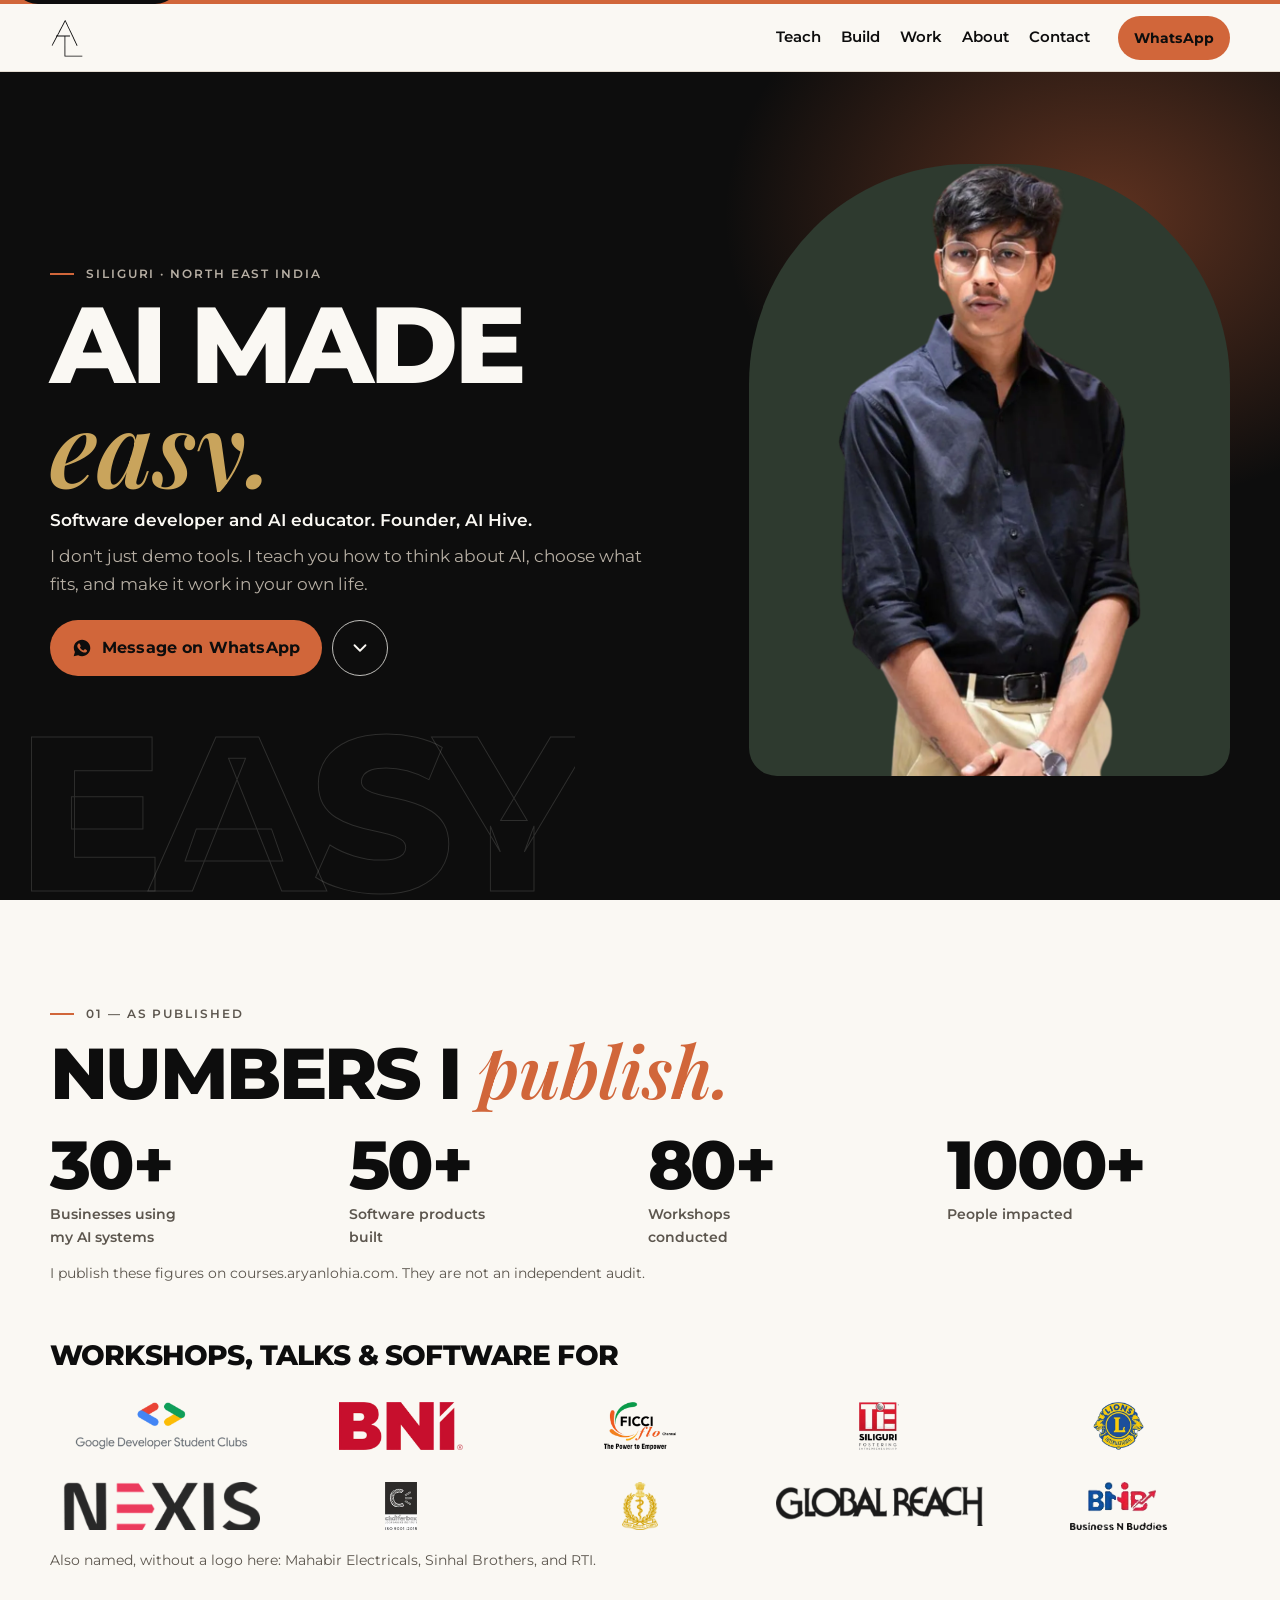
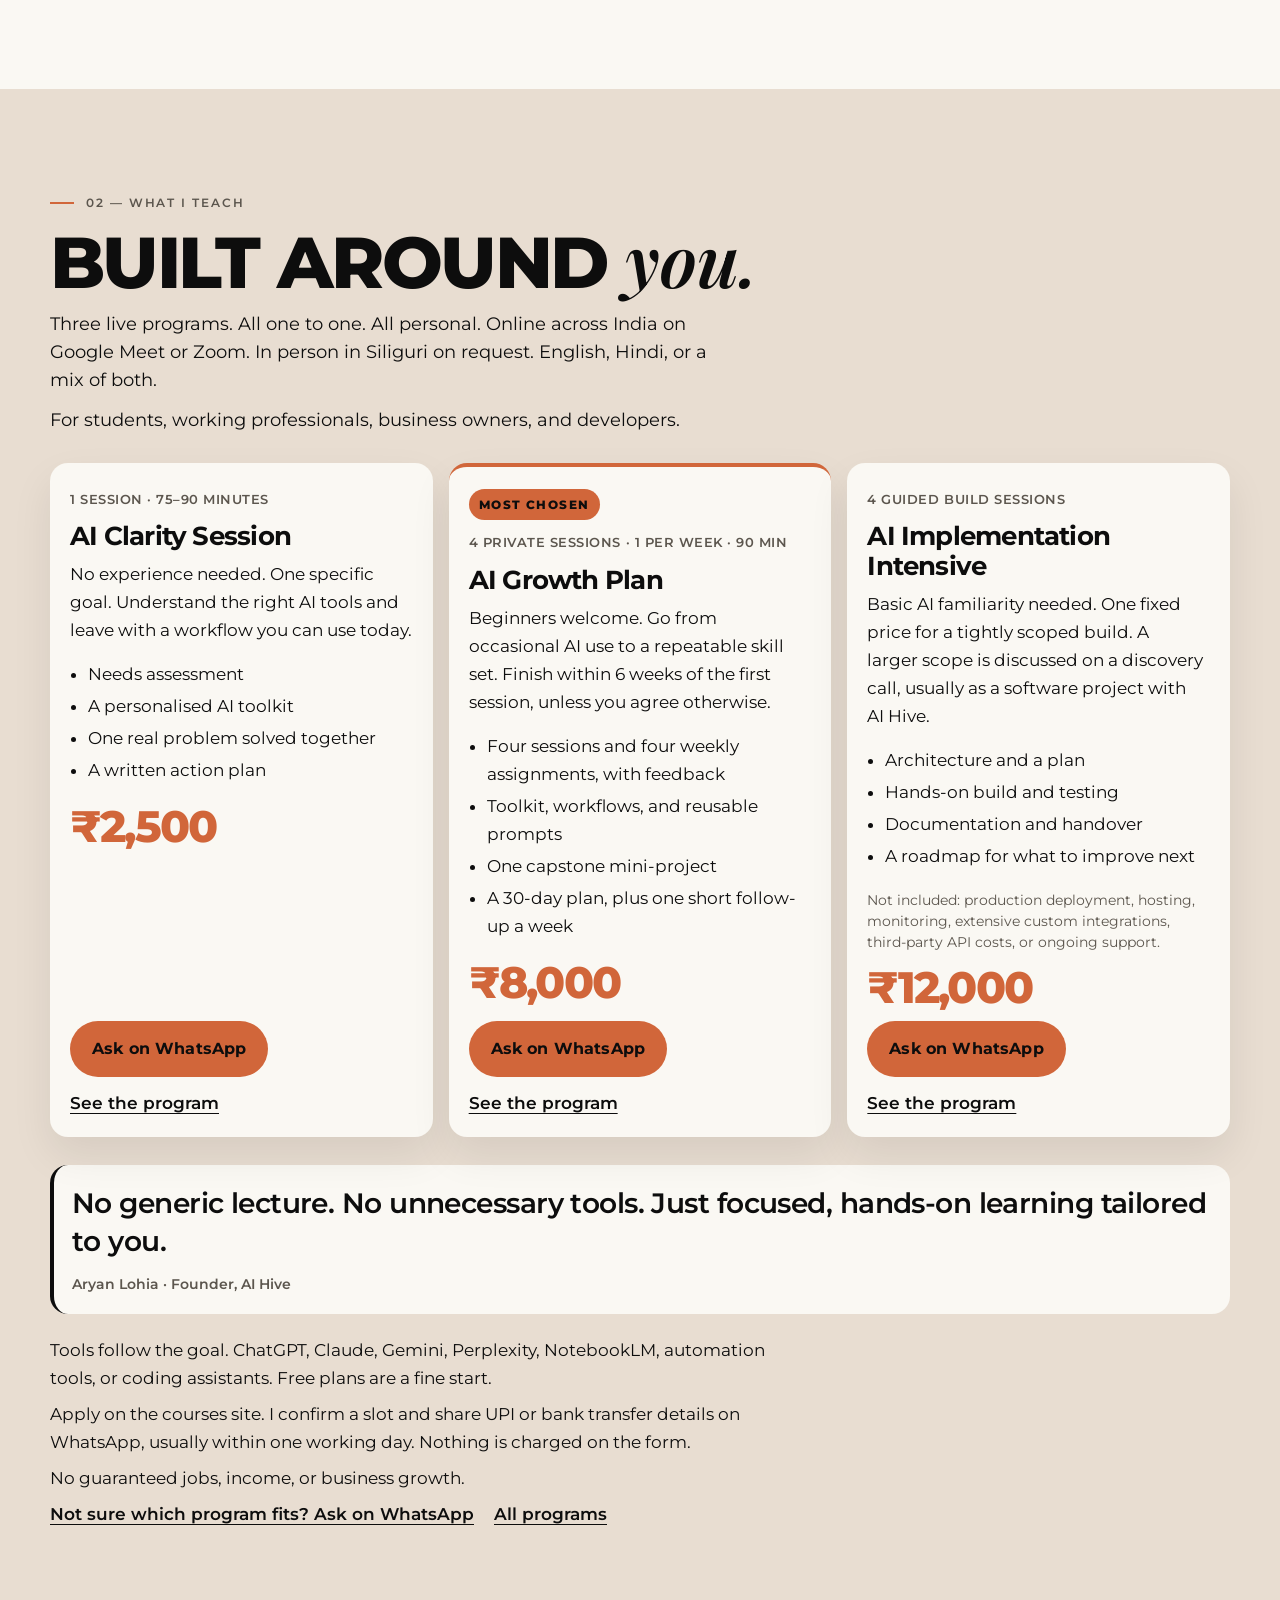
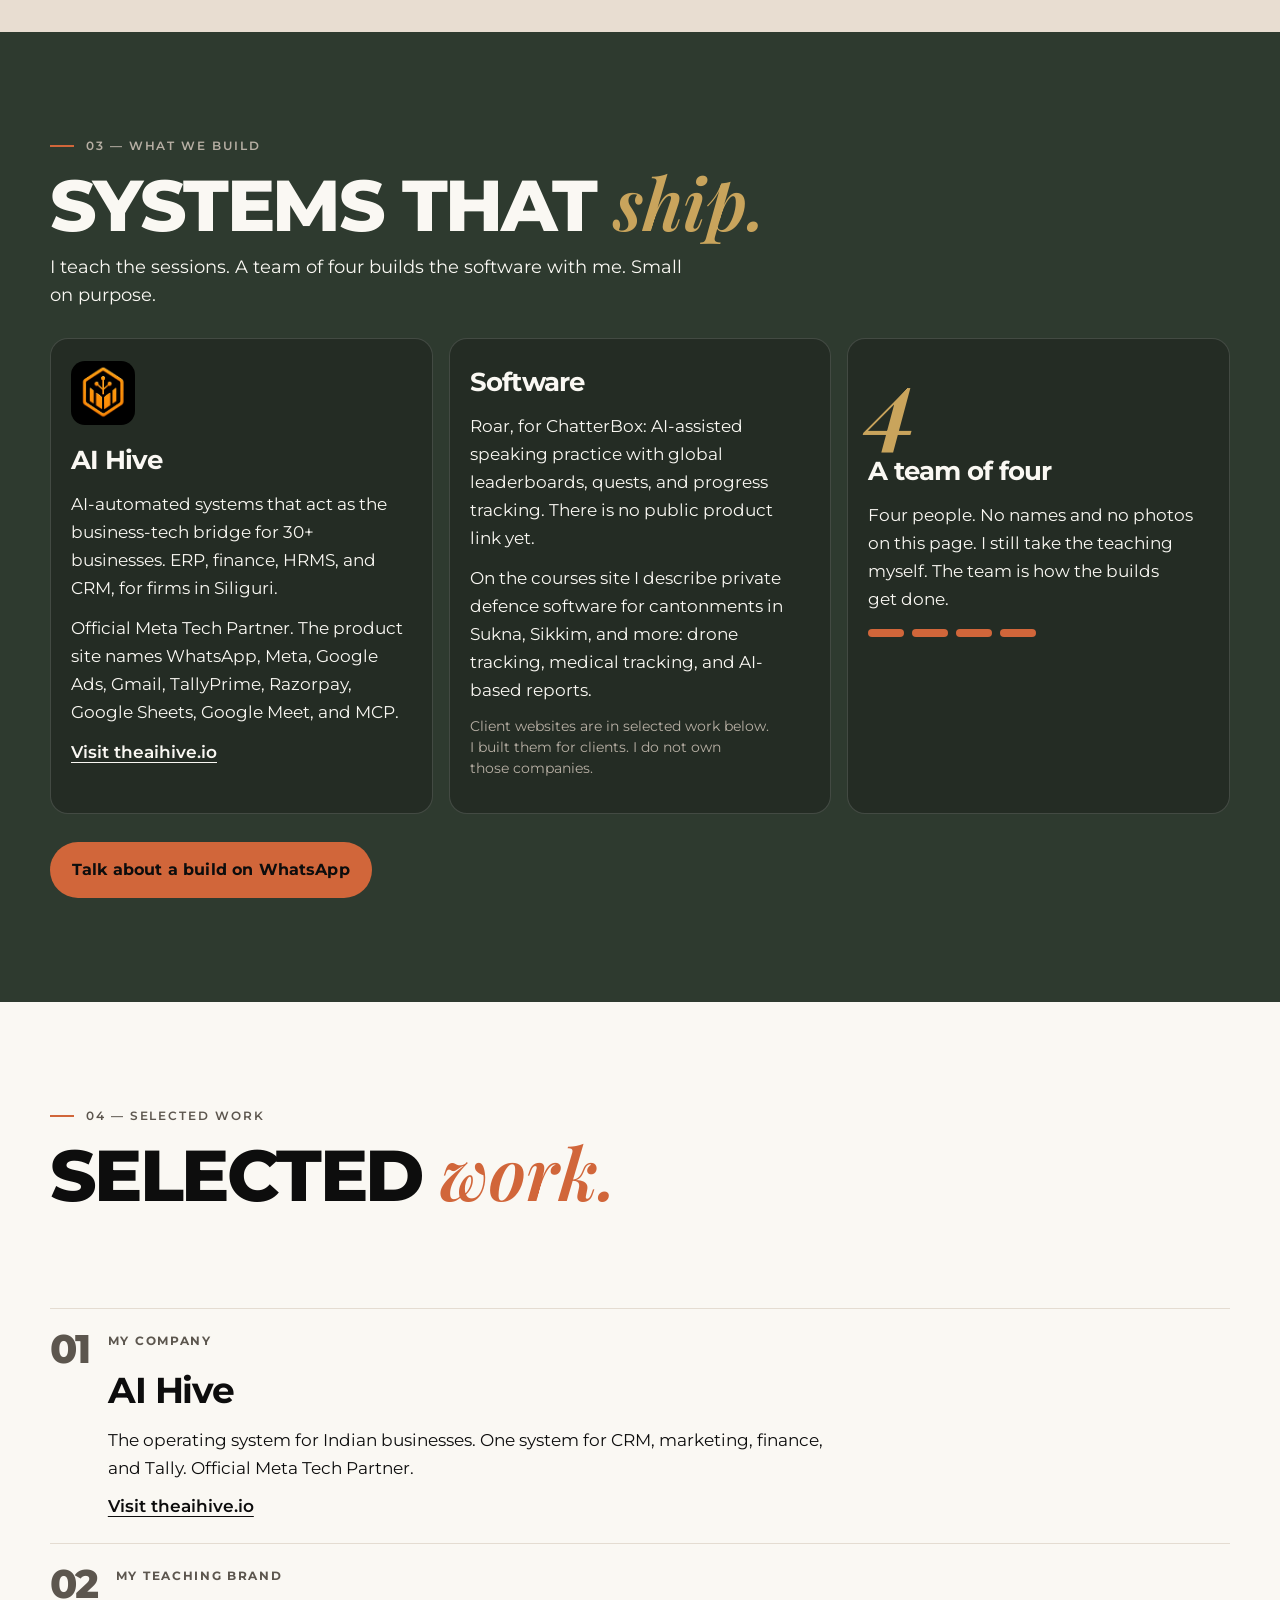
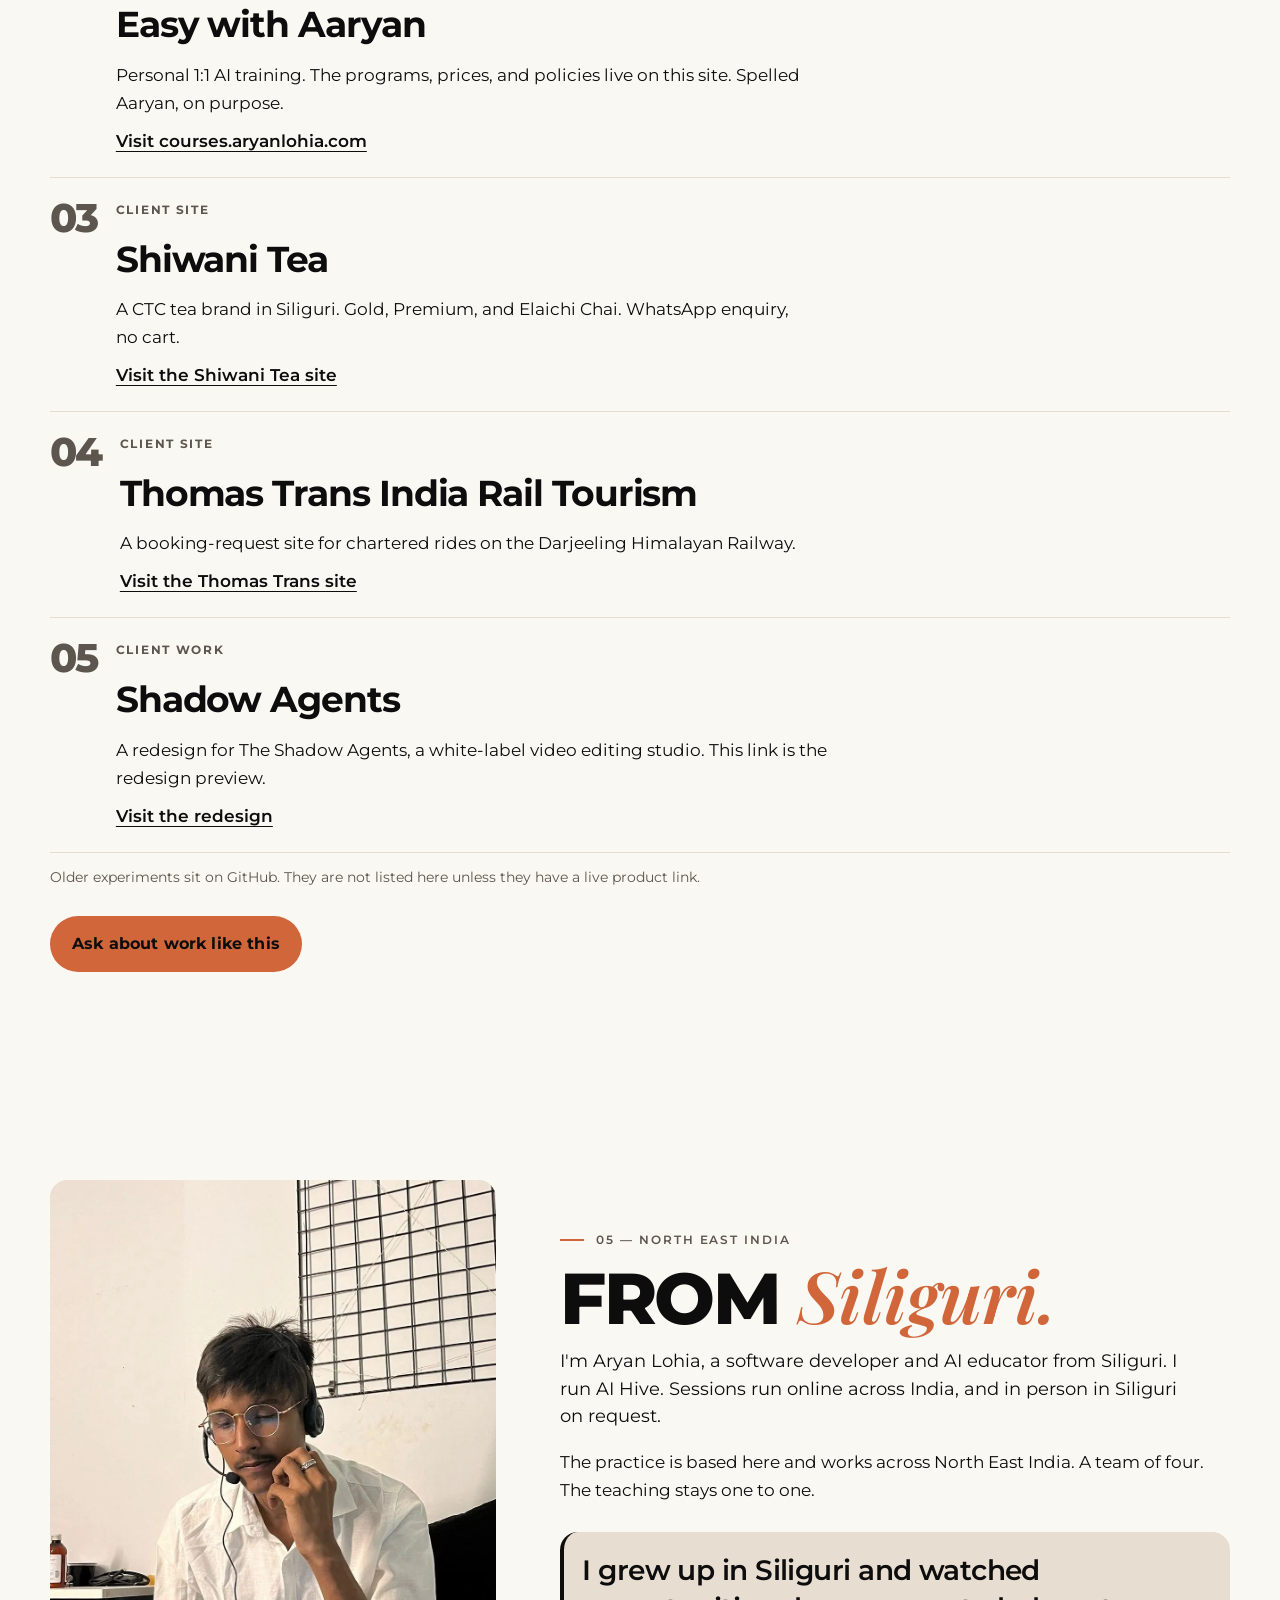
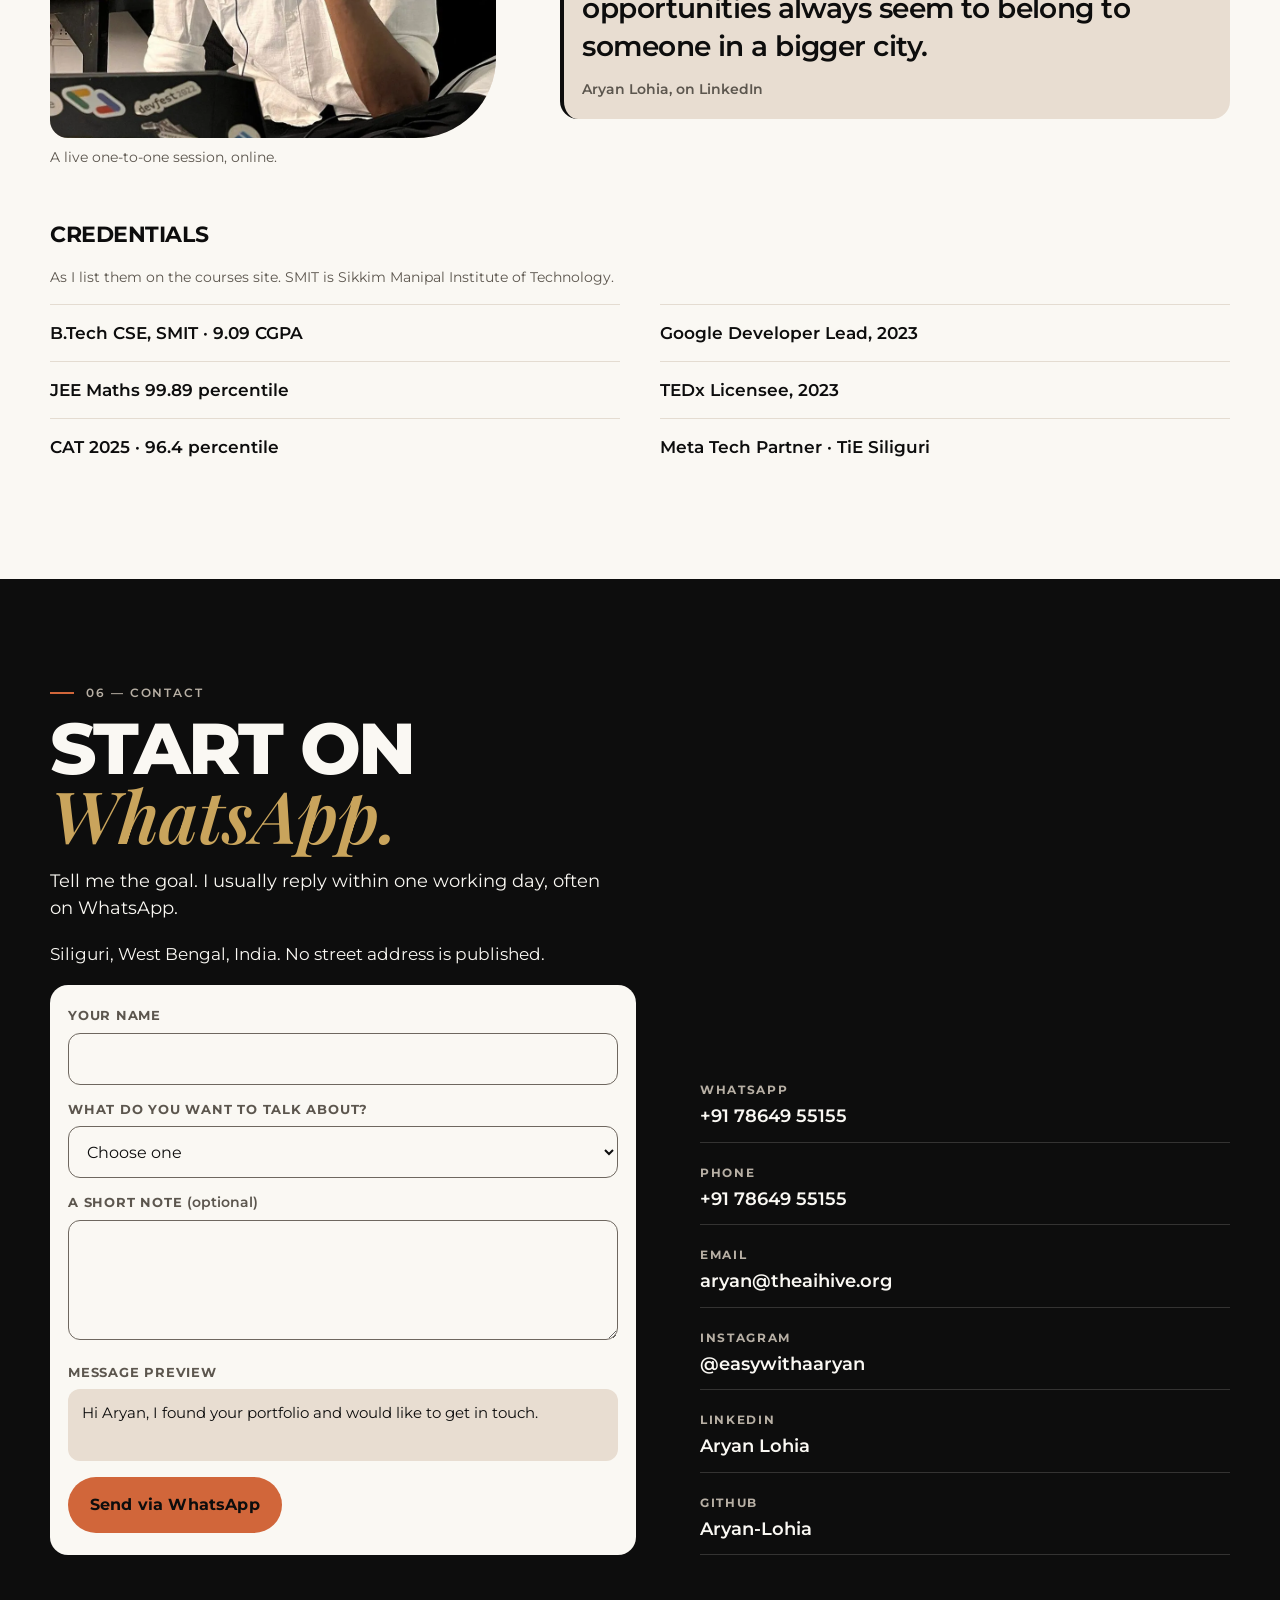
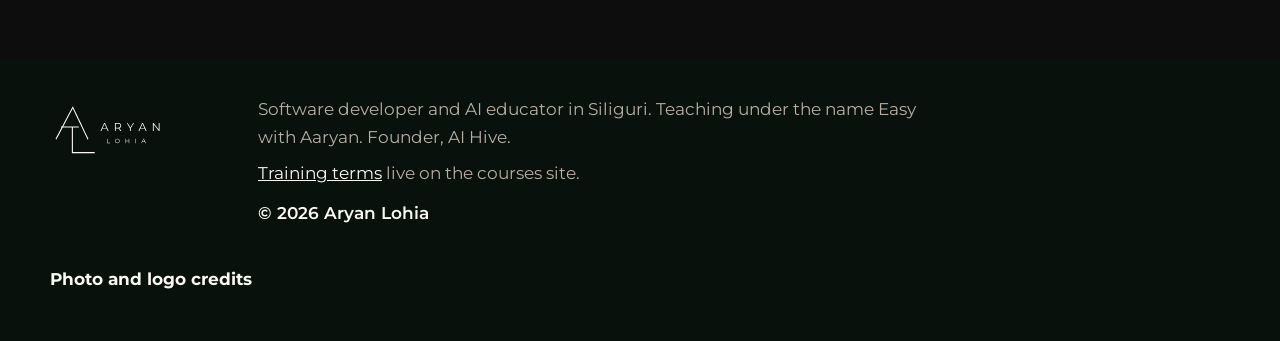
==== portfolio/index.html @ 926eb51e "Add a static portfolio for Aryan Lohia under portfolio/ The existing GitHub Pages root is left untou" ====
<!DOCTYPE html>
<html lang="en">
<head>
  <meta charset="utf-8">
  <script>document.documentElement.classList.add("js");</script>
  <meta name="viewport" content="width=device-width, initial-scale=1">
  <title>Aryan Lohia · AI made easy</title>
  <meta name="description" content="Aryan Lohia is a software developer and AI educator from Siliguri. 1:1 AI training and AI systems for businesses across North East India.">
  <meta name="author" content="Aryan Lohia">
  <meta name="theme-color" content="#0D0D0D">
  <link rel="canonical" href="https://aryan-lohia.github.io/portfolio/">
  <meta property="og:type" content="website">
  <meta property="og:site_name" content="Aryan Lohia">
  <meta property="og:locale" content="en_IN">
  <meta property="og:title" content="Aryan Lohia · AI made easy">
  <meta property="og:description" content="Software developer and AI educator from Siliguri. 1:1 AI training, and AI systems for businesses across North East India.">
  <meta property="og:url" content="https://aryan-lohia.github.io/portfolio/">
  <meta property="og:image" content="https://aryan-lohia.github.io/portfolio/assets/og/og-home.jpg">
  <meta property="og:image:secure_url" content="https://aryan-lohia.github.io/portfolio/assets/og/og-home.jpg">
  <meta property="og:image:type" content="image/jpeg">
  <meta property="og:image:width" content="1200">
  <meta property="og:image:height" content="630">
  <meta property="og:image:alt" content="Aryan Lohia beside the line: 1:1 AI training built around you.">
  <meta name="twitter:card" content="summary_large_image">
  <meta name="twitter:title" content="Aryan Lohia · AI made easy">
  <meta name="twitter:description" content="Software developer and AI educator from Siliguri. 1:1 AI training, and AI systems for businesses across North East India.">
  <meta name="twitter:image" content="https://aryan-lohia.github.io/portfolio/assets/og/og-home.jpg">
  <meta name="twitter:image:alt" content="Aryan Lohia beside the line: 1:1 AI training built around you.">
  <link rel="icon" href="assets/img/brand/AL_icon_black.svg" type="image/svg+xml">
  <link rel="icon" href="assets/favicon-32.png" sizes="32x32" type="image/png">
  <link rel="apple-touch-icon" href="assets/apple-touch-icon.png">
  <link rel="preconnect" href="https://fonts.googleapis.com">
  <link rel="preconnect" href="https://fonts.gstatic.com" crossorigin>
  <link href="https://fonts.googleapis.com/css2?family=Montserrat:wght@400;600;800&family=Playfair+Display:ital,wght@1,600&display=swap" rel="stylesheet">
  <link rel="preload" as="image" href="assets/img/aryan-lohia-ai-trainer.webp" type="image/webp" fetchpriority="high">
  <link rel="stylesheet" href="assets/css/style.css">
  <script type="application/ld+json">
  {
    "@context": "https://schema.org",
    "@type": "Person",
    "name": "Aryan Lohia",
    "jobTitle": "Software Developer & AI Educator",
    "url": "https://aryan-lohia.github.io/portfolio/",
    "image": "https://aryan-lohia.github.io/portfolio/assets/img/aryan-lohia-ai-trainer.webp",
    "email": "aryan@theaihive.org",
    "telephone": "+917864955155",
    "address": {
      "@type": "PostalAddress",
      "addressLocality": "Siliguri",
      "addressRegion": "West Bengal",
      "addressCountry": "IN"
    },
    "alumniOf": {
      "@type": "CollegeOrUniversity",
      "name": "Sikkim Manipal Institute of Technology"
    },
    "worksFor": {
      "@type": "Organization",
      "name": "AI Hive",
      "url": "https://theaihive.io"
    },
    "knowsLanguage": ["en", "hi"],
    "sameAs": [
      "https://www.instagram.com/easywithaaryan",
      "https://www.linkedin.com/in/Aryan-Lohia",
      "https://github.com/Aryan-Lohia",
      "https://courses.aryanlohia.com",
      "https://theaihive.io"
    ],
    "makesOffer": [
      {
        "@type": "Offer",
        "name": "AI Clarity Session",
        "price": "2500",
        "priceCurrency": "INR",
        "url": "https://courses.aryanlohia.com/ai-clarity-session/"
      },
      {
        "@type": "Offer",
        "name": "AI Growth Plan",
        "price": "8000",
        "priceCurrency": "INR",
        "url": "https://courses.aryanlohia.com/ai-growth-plan/"
      },
      {
        "@type": "Offer",
        "name": "AI Implementation Intensive",
        "price": "12000",
        "priceCurrency": "INR",
        "url": "https://courses.aryanlohia.com/ai-implementation-intensive/"
      }
    ]
  }
  </script>
</head>
<body>
  <a class="skip" href="#main">Skip to content</a>

  <header class="site-header">
    <div class="wrap header-bar">
      <a class="brand" href="#top" aria-label="Aryan Lohia, back to top">
        <img src="assets/img/brand/AL_icon_black.svg" width="34" height="40" alt="">
      </a>
      <button class="nav-toggle" type="button" aria-expanded="false" aria-controls="site-nav" aria-label="Open menu">
        <span class="nav-toggle-bars" aria-hidden="true"></span>
      </button>
      <nav class="nav" id="site-nav" aria-label="Primary">
        <a href="#teach">Teach</a>
        <a href="#build">Build</a>
        <a href="#work">Work</a>
        <a href="#about">About</a>
        <a href="#contact">Contact</a>
      </nav>
      <a class="btn btn-small header-wa" href="https://wa.me/917864955155?text=Hi%20Aryan%2C%20I%20visited%20your%20portfolio%20and%20would%20like%20to%20get%20in%20touch." target="_blank" rel="noopener noreferrer" data-wa="Hi Aryan, I visited your portfolio and would like to get in touch.">WhatsApp</a>
    </div>
  </header>

  <main id="main" tabindex="-1">
    <section class="hero theme-dark" id="top" aria-labelledby="hero-title">
      <div class="hero-glow" aria-hidden="true"></div>
      <p class="hero-watermark" aria-hidden="true">Easy</p>
      <div class="wrap hero-grid">
        <div class="hero-copy">
          <p class="eyebrow"><span class="eyebrow-rule" aria-hidden="true"></span>Siliguri · North East India</p>
          <h1 id="hero-title">
            <span class="hero-line">AI made</span>
            <span class="shine">easy.</span>
          </h1>
          <p class="hero-role">Software developer and AI educator. Founder, AI Hive.</p>
          <p class="support-line">I don't just demo tools. I teach you how to think about AI, choose what fits, and make it work in your own life.</p>
          <div class="cta-row">
            <a class="btn" href="https://wa.me/917864955155?text=Hi%20Aryan%2C%20I%20visited%20your%20portfolio%20and%20want%20to%20talk%20about%20AI%20training." target="_blank" rel="noopener noreferrer" data-wa="Hi Aryan, I visited your portfolio and want to talk about AI training.">
              <svg viewBox="0 0 24 24" width="20" height="20" aria-hidden="true" focusable="false"><path fill="currentColor" d="M12.04 2C6.58 2 2.15 6.4 2.15 11.83c0 1.74.46 3.44 1.34 4.94L2 22l5.39-1.41a10 10 0 0 0 4.65 1.18h.01c5.46 0 9.89-4.4 9.89-9.83C21.94 6.4 17.5 2 12.04 2zm5.76 14.06c-.24.68-1.4 1.3-1.94 1.38-.5.08-1.12.11-1.81-.11-.41-.14-.95-.31-1.64-.61-2.88-1.24-4.76-4.14-4.9-4.33-.14-.19-1.16-1.54-1.16-2.94s.73-2.08 1-2.37c.24-.28.64-.41 1.02-.41h.24c.24 0 .56-.09.88.67.24.58.82 2 .89 2.15.08.14.12.32.02.51-.1.19-.14.31-.28.48-.14.16-.3.37-.42.49-.14.14-.29.29-.12.56.16.28.73 1.2 1.57 1.94 1.08.96 1.98 1.26 2.26 1.4.28.14.44.12.6-.07.17-.19.68-.79.86-1.06.18-.28.37-.23.62-.14.26.09 1.62.76 1.9.9.28.14.46.21.53.33.07.12.07.68-.17 1.36z"/></svg>
              Message on WhatsApp
            </a>
            <a class="btn btn-icon" href="#work" aria-label="See selected work">
              <svg viewBox="0 0 24 24" width="22" height="22" aria-hidden="true" focusable="false"><path fill="none" stroke="currentColor" stroke-width="2" stroke-linecap="round" stroke-linejoin="round" d="M6 9l6 6 6-6"/></svg>
            </a>
          </div>
        </div>
        <div class="portrait-stage">
          <img src="assets/img/aryan-lohia-ai-trainer.webp" width="640" height="1295" alt="Aryan Lohia, AI trainer and founder of AI Hive" fetchpriority="high" decoding="async">
        </div>
      </div>
    </section>

    <section class="proof" id="proof" aria-labelledby="proof-title">
      <div class="wrap">
        <p class="eyebrow"><span class="eyebrow-rule" aria-hidden="true"></span>01 — As published</p>
        <h2 id="proof-title" class="reveal">Numbers I <em class="accent">publish.</em></h2>
        <ul class="stats">
          <li class="reveal d1">
            <p class="stat-num">30+</p>
            <p class="stat-label">Businesses using my AI systems</p>
          </li>
          <li class="reveal d2">
            <p class="stat-num">50+</p>
            <p class="stat-label">Software products built</p>
          </li>
          <li class="reveal d3">
            <p class="stat-num">80+</p>
            <p class="stat-label">Workshops conducted</p>
          </li>
          <li class="reveal">
            <p class="stat-num">1000+</p>
            <p class="stat-label">People impacted</p>
          </li>
        </ul>
        <p class="source-note reveal">I publish these figures on courses.aryanlohia.com. They are not an independent audit.</p>

        <h3 class="logo-heading reveal">Workshops, talks &amp; software for</h3>
        <ul class="logo-grid">
          <li><img src="assets/img/logos/google-developer-student-clubs.webp" width="577" height="160" alt="Google Developer Student Clubs" loading="lazy"></li>
          <li><img src="assets/img/logos/bni.webp" width="415" height="160" alt="BNI" loading="lazy"></li>
          <li><img src="assets/img/logos/ficci-flo.webp" width="238" height="160" alt="FICCI FLO" loading="lazy"></li>
          <li><img src="assets/img/logos/tie-siliguri.webp" width="134" height="160" alt="TiE Siliguri" loading="lazy"></li>
          <li><img src="assets/img/logos/lions-international.webp" width="171" height="160" alt="Lions Clubs International" loading="lazy"></li>
          <li><img src="assets/img/logos/nexis.webp" width="491" height="120" alt="Nexis" loading="lazy"></li>
          <li><img src="assets/img/logos/chatterbox.webp" width="108" height="160" alt="ChatterBox, JD Speakers Institute" loading="lazy"></li>
          <li><img src="assets/img/logos/army-medical-corps.webp" width="169" height="220" alt="Army Medical Corps, Indian Army" loading="lazy"></li>
          <li><img src="assets/img/logos/globalreach.webp" width="621" height="120" alt="GlobalReach Siliguri" loading="lazy"></li>
          <li><img src="assets/img/logos/bnb.webp" width="248" height="123" alt="Business N Buddies (BNB)" loading="lazy"></li>
        </ul>
        <p class="also-named">Also named, without a logo here: Mahabir Electricals, Sinhal Brothers, and RTI.</p>
      </div>
    </section>

    <section class="teach" id="teach" aria-labelledby="teach-title">
      <div class="wrap">
        <p class="eyebrow"><span class="eyebrow-rule" aria-hidden="true"></span>02 — What I teach</p>
        <h2 id="teach-title" class="reveal">Built around <em class="accent">you.</em></h2>
        <p class="lede reveal">Three live programs. All one to one. All personal. Online across India on Google Meet or Zoom. In person in Siliguri on request. English, Hindi, or a mix of both.</p>
        <p class="lede reveal">For students, working professionals, business owners, and developers.</p>

        <div class="cards">
          <article class="card reveal">
            <p class="card-kicker">1 session · 75–90 minutes</p>
            <h3><a href="https://courses.aryanlohia.com/ai-clarity-session/" target="_blank" rel="noopener noreferrer">AI Clarity Session</a></h3>
            <p>No experience needed. One specific goal. Understand the right AI tools and leave with a workflow you can use today.</p>
            <ul>
              <li>Needs assessment</li>
              <li>A personalised AI toolkit</li>
              <li>One real problem solved together</li>
              <li>A written action plan</li>
            </ul>
            <p class="price">₹2,500</p>
            <div class="card-actions">
              <a class="btn" href="https://wa.me/917864955155?text=Hi%20Aryan%2C%20I%20have%20a%20question%20about%20the%20AI%20Clarity%20Session." target="_blank" rel="noopener noreferrer" data-wa="Hi Aryan, I have a question about the AI Clarity Session.">Ask on WhatsApp</a>
              <a class="text-link" href="https://courses.aryanlohia.com/ai-clarity-session/" target="_blank" rel="noopener noreferrer">See the program<span class="vh"> (opens in a new tab)</span></a>
            </div>
          </article>

          <article class="card is-featured reveal d1">
            <p class="badge">Most chosen</p>
            <p class="card-kicker">4 private sessions · 1 per week · 90 min</p>
            <h3><a href="https://courses.aryanlohia.com/ai-growth-plan/" target="_blank" rel="noopener noreferrer">AI Growth Plan</a></h3>
            <p>Beginners welcome. Go from occasional AI use to a repeatable skill set. Finish within 6 weeks of the first session, unless you agree otherwise.</p>
            <ul>
              <li>Four sessions and four weekly assignments, with feedback</li>
              <li>Toolkit, workflows, and reusable prompts</li>
              <li>One capstone mini-project</li>
              <li>A 30-day plan, plus one short follow-up a week</li>
            </ul>
            <p class="price">₹8,000</p>
            <div class="card-actions">
              <a class="btn" href="https://wa.me/917864955155?text=Hi%20Aryan%2C%20I%20have%20a%20question%20about%20the%20AI%20Growth%20Plan." target="_blank" rel="noopener noreferrer" data-wa="Hi Aryan, I have a question about the AI Growth Plan.">Ask on WhatsApp</a>
              <a class="text-link" href="https://courses.aryanlohia.com/ai-growth-plan/" target="_blank" rel="noopener noreferrer">See the program<span class="vh"> (opens in a new tab)</span></a>
            </div>
          </article>

          <article class="card reveal d2">
            <p class="card-kicker">4 guided build sessions</p>
            <h3><a href="https://courses.aryanlohia.com/ai-implementation-intensive/" target="_blank" rel="noopener noreferrer">AI Implementation Intensive</a></h3>
            <p>Basic AI familiarity needed. One fixed price for a tightly scoped build. A larger scope is discussed on a discovery call, usually as a software project with AI Hive.</p>
            <ul>
              <li>Architecture and a plan</li>
              <li>Hands-on build and testing</li>
              <li>Documentation and handover</li>
              <li>A roadmap for what to improve next</li>
            </ul>
            <p class="quiet">Not included: production deployment, hosting, monitoring, extensive custom integrations, third-party API costs, or ongoing support.</p>
            <p class="price">₹12,000</p>
            <div class="card-actions">
              <a class="btn" href="https://wa.me/917864955155?text=Hi%20Aryan%2C%20I%20have%20a%20question%20about%20the%20AI%20Implementation%20Intensive." target="_blank" rel="noopener noreferrer" data-wa="Hi Aryan, I have a question about the AI Implementation Intensive.">Ask on WhatsApp</a>
              <a class="text-link" href="https://courses.aryanlohia.com/ai-implementation-intensive/" target="_blank" rel="noopener noreferrer">See the program<span class="vh"> (opens in a new tab)</span></a>
            </div>
          </article>
        </div>

        <blockquote class="reveal">
          <p>No generic lecture. No unnecessary tools. Just focused, hands-on learning tailored to you.</p>
          <footer>Aryan Lohia · Founder, AI Hive</footer>
        </blockquote>

        <div class="teach-notes reveal">
          <p>Tools follow the goal. ChatGPT, Claude, Gemini, Perplexity, NotebookLM, automation tools, or coding assistants. Free plans are a fine start.</p>
          <p>Apply on the courses site. I confirm a slot and share UPI or bank transfer details on WhatsApp, usually within one working day. Nothing is charged on the form.</p>
          <p>No guaranteed jobs, income, or business growth.</p>
          <p>
            <a class="text-link" href="https://wa.me/917864955155?text=Hi%20Aryan%2C%20I%20have%20a%20question%20about%20which%20program%20fits%20me." target="_blank" rel="noopener noreferrer" data-wa="Hi Aryan, I have a question about which program fits me.">Not sure which program fits? Ask on WhatsApp</a>
            <a class="text-link" href="https://courses.aryanlohia.com/" target="_blank" rel="noopener noreferrer">All programs<span class="vh"> (opens in a new tab)</span></a>
          </p>
        </div>
      </div>
    </section>

    <section class="build theme-dark" id="build" aria-labelledby="build-title">
      <div class="wrap">
        <p class="eyebrow"><span class="eyebrow-rule" aria-hidden="true"></span>03 — What we build</p>
        <h2 id="build-title" class="reveal">Systems that <em class="accent">ship.</em></h2>
        <p class="lede reveal">I teach the sessions. A team of four builds the software with me. Small on purpose.</p>

        <div class="build-grid">
          <article class="build-card reveal">
            <img class="hive-mark" src="assets/img/aihive-icon.jpeg" width="1080" height="1080" alt="AI Hive" loading="lazy">
            <h3>AI Hive</h3>
            <p>AI-automated systems that act as the business-tech bridge for 30+ businesses. ERP, finance, HRMS, and CRM, for firms in Siliguri.</p>
            <p>Official Meta Tech Partner. The product site names WhatsApp, Meta, Google Ads, Gmail, TallyPrime, Razorpay, Google Sheets, Google Meet, and MCP.</p>
            <a class="text-link on-dark" href="https://theaihive.io" target="_blank" rel="noopener noreferrer">Visit theaihive.io<span class="vh"> (opens in a new tab)</span></a>
          </article>

          <article class="build-card reveal d1">
            <h3>Software</h3>
            <p>Roar, for ChatterBox: AI-assisted speaking practice with global leaderboards, quests, and progress tracking. There is no public product link yet.</p>
            <p>On the courses site I describe private defence software for cantonments in Sukna, Sikkim, and more: drone tracking, medical tracking, and AI-based reports.</p>
            <p class="quiet">Client websites are in selected work below. I built them for clients. I do not own those companies.</p>
          </article>

          <article class="build-card team-card reveal d2">
            <p class="team-num" aria-hidden="true">4</p>
            <h3>A team of four</h3>
            <p>Four people. No names and no photos on this page. I still take the teaching myself. The team is how the builds get done.</p>
            <ul class="team-marks" aria-hidden="true">
              <li></li><li></li><li></li><li></li>
            </ul>
          </article>
        </div>

        <div class="section-cta reveal">
          <a class="btn" href="https://wa.me/917864955155?text=Hi%20Aryan%2C%20I%20want%20to%20talk%20about%20a%20software%20project%20with%20your%20team." target="_blank" rel="noopener noreferrer" data-wa="Hi Aryan, I want to talk about a software project with your team.">Talk about a build on WhatsApp</a>
        </div>
      </div>
    </section>

    <section class="work" id="work" aria-labelledby="work-title">
      <div class="wrap">
        <p class="eyebrow"><span class="eyebrow-rule" aria-hidden="true"></span>04 — Selected work</p>
        <h2 id="work-title" class="reveal">Selected <em class="accent">work.</em></h2>
        <p class="lede reveal">Live links only. If a project has no public URL, it stays in the build notes above.</p>

        <ol class="projects">
          <li class="project reveal">
            <p class="project-index">01</p>
            <div>
              <p class="project-kind">My company</p>
              <h3>AI Hive</h3>
              <p>The operating system for Indian businesses. One system for CRM, marketing, finance, and Tally. Official Meta Tech Partner.</p>
              <a class="text-link" href="https://theaihive.io" target="_blank" rel="noopener noreferrer">Visit theaihive.io<span class="vh"> (opens in a new tab)</span></a>
            </div>
          </li>
          <li class="project reveal">
            <p class="project-index">02</p>
            <div>
              <p class="project-kind">My teaching brand</p>
              <h3>Easy with Aaryan</h3>
              <p>Personal 1:1 AI training. The programs, prices, and policies live on this site. Spelled Aaryan, on purpose.</p>
              <a class="text-link" href="https://courses.aryanlohia.com" target="_blank" rel="noopener noreferrer">Visit courses.aryanlohia.com<span class="vh"> (opens in a new tab)</span></a>
            </div>
          </li>
          <li class="project reveal">
            <p class="project-index">03</p>
            <div>
              <p class="project-kind">Client site</p>
              <h3>Shiwani Tea</h3>
              <p>A CTC tea brand in Siliguri. Gold, Premium, and Elaichi Chai. WhatsApp enquiry, no cart.</p>
              <a class="text-link" href="https://aryan-lohia.github.io/Shiwani-tea/" target="_blank" rel="noopener noreferrer">Visit the Shiwani Tea site<span class="vh"> (opens in a new tab)</span></a>
            </div>
          </li>
          <li class="project reveal">
            <p class="project-index">04</p>
            <div>
              <p class="project-kind">Client site</p>
              <h3>Thomas Trans India Rail Tourism</h3>
              <p>A booking-request site for chartered rides on the Darjeeling Himalayan Railway.</p>
              <a class="text-link" href="https://aryan-lohia.github.io/transindiarail/" target="_blank" rel="noopener noreferrer">Visit the Thomas Trans site<span class="vh"> (opens in a new tab)</span></a>
            </div>
          </li>
          <li class="project reveal">
            <p class="project-index">05</p>
            <div>
              <p class="project-kind">Client work</p>
              <h3>Shadow Agents</h3>
              <p>A redesign for The Shadow Agents, a white-label video editing studio. This link is the redesign preview.</p>
              <a class="text-link" href="https://aryan-lohia.github.io/shadow-agents/" target="_blank" rel="noopener noreferrer">Visit the redesign<span class="vh"> (opens in a new tab)</span></a>
            </div>
          </li>
        </ol>

        <p class="source-note">Older experiments sit on GitHub. They are not listed here unless they have a live product link.</p>
        <div class="section-cta">
          <a class="btn" href="https://wa.me/917864955155?text=Hi%20Aryan%2C%20I%20saw%20your%20selected%20work%20and%20want%20to%20talk%20about%20a%20similar%20project." target="_blank" rel="noopener noreferrer" data-wa="Hi Aryan, I saw your selected work and want to talk about a similar project.">Ask about work like this</a>
        </div>
      </div>
    </section>

    <section class="about" id="about" aria-labelledby="about-title">
      <div class="wrap">
        <div class="about-grid">
          <figure class="about-photo reveal">
            <img src="assets/img/aryan-lohia-live-ai-session.webp" width="1000" height="1333" alt="Aryan Lohia teaching a live one-on-one AI session online" loading="lazy">
            <figcaption>A live one-to-one session, online.</figcaption>
          </figure>
          <div>
            <p class="eyebrow"><span class="eyebrow-rule" aria-hidden="true"></span>05 — North East India</p>
            <h2 id="about-title" class="reveal">From <em class="accent">Siliguri.</em></h2>
            <p class="lede reveal">I'm Aryan Lohia, a software developer and AI educator from Siliguri. I run AI Hive. Sessions run online across India, and in person in Siliguri on request.</p>
            <p class="reveal">The practice is based here and works across North East India. A team of four. The teaching stays one to one.</p>
            <blockquote class="reveal">
              <p>I grew up in Siliguri and watched opportunities always seem to belong to someone in a bigger city.</p>
              <footer>Aryan Lohia, on LinkedIn</footer>
            </blockquote>
          </div>
        </div>

        <div class="creds reveal">
          <h3>Credentials</h3>
          <p class="source-note">As I list them on the courses site. SMIT is Sikkim Manipal Institute of Technology.</p>
          <ul>
            <li>B.Tech CSE, SMIT · 9.09 CGPA</li>
            <li>JEE Maths 99.89 percentile</li>
            <li>CAT 2025 · 96.4 percentile</li>
            <li>Google Developer Lead, 2023</li>
            <li>TEDx Licensee, 2023</li>
            <li>Meta Tech Partner · TiE Siliguri</li>
          </ul>
        </div>
      </div>
    </section>

    <section class="contact theme-dark" id="contact" aria-labelledby="contact-title">
      <div class="wrap contact-grid">
        <div>
          <p class="eyebrow"><span class="eyebrow-rule" aria-hidden="true"></span>06 — Contact</p>
          <h2 id="contact-title" class="reveal">Start on <em class="accent">WhatsApp.</em></h2>
          <p class="lede reveal">Tell me the goal. I usually reply within one working day, often on WhatsApp.</p>
          <p class="reveal">Siliguri, West Bengal, India. No street address is published.</p>

          <form class="form-card reveal" id="enquiry" action="#contact" novalidate>
            <div class="field" id="field-name">
              <label for="name">Your name</label>
              <input id="name" name="name" type="text" autocomplete="name" maxlength="80" required>
              <p class="error" id="name-error" role="alert"></p>
            </div>
            <div class="field" id="field-interest">
              <label for="interest">What do you want to talk about?</label>
              <select id="interest" name="interest" required>
                <option value="">Choose one</option>
                <option>1:1 AI training</option>
                <option>A software project</option>
                <option>A workshop or talk</option>
              </select>
              <p class="error" id="interest-error" role="alert"></p>
            </div>
            <div class="field">
              <label for="note">A short note <span class="optional">(optional)</span></label>
              <textarea id="note" name="note" maxlength="400" rows="4"></textarea>
            </div>
            <p class="preview-label" id="preview-label">Message preview</p>
            <p class="preview" id="wa-preview" aria-live="polite" aria-labelledby="preview-label">Hi Aryan, I found your portfolio and would like to get in touch.</p>
            <a class="btn" id="send-wa" href="https://wa.me/917864955155?text=Hi%20Aryan%2C%20I%20found%20your%20portfolio%20and%20would%20like%20to%20get%20in%20touch." target="_blank" rel="noopener noreferrer" data-wa="Hi Aryan, I found your portfolio and would like to get in touch.">Send via WhatsApp</a>
            <noscript>
              <p class="quiet">JavaScript is off, so the form cannot add your name. The button still opens WhatsApp with a ready message.</p>
            </noscript>
          </form>
        </div>

        <address class="contact-list reveal">
          <a href="https://wa.me/917864955155?text=Hi%20Aryan%2C%20I%20found%20your%20portfolio%20and%20would%20like%20to%20get%20in%20touch." target="_blank" rel="noopener noreferrer" data-wa="Hi Aryan, I found your portfolio and would like to get in touch.">
            <span>WhatsApp</span>
            <strong>+91 78649 55155</strong>
          </a>
          <a href="tel:+917864955155">
            <span>Phone</span>
            <strong>+91 78649 55155</strong>
          </a>
          <a href="mailto:aryan@theaihive.org">
            <span>Email</span>
            <strong>aryan@theaihive.org</strong>
          </a>
          <a href="https://www.instagram.com/easywithaaryan" target="_blank" rel="me noopener noreferrer">
            <span>Instagram</span>
            <strong>@easywithaaryan</strong>
          </a>
          <a href="https://www.linkedin.com/in/Aryan-Lohia" target="_blank" rel="me noopener noreferrer">
            <span>LinkedIn</span>
            <strong>Aryan Lohia</strong>
          </a>
          <a href="https://github.com/Aryan-Lohia" target="_blank" rel="me noopener noreferrer">
            <span>GitHub</span>
            <strong>Aryan-Lohia</strong>
          </a>
        </address>
      </div>
    </section>
  </main>

  <footer class="site-footer">
    <div class="wrap footer-grid">
      <a class="footer-brand" href="#top" aria-label="Aryan Lohia, back to top">
        <img src="assets/img/brand/AL_horizontal_ivory.svg" width="115" height="52" alt="">
      </a>
      <div>
        <p>Software developer and AI educator in Siliguri. Teaching under the name Easy with Aaryan. Founder, AI Hive.</p>
        <p><a href="https://courses.aryanlohia.com/terms/" target="_blank" rel="noopener noreferrer">Training terms</a> live on the courses site.</p>
        <p class="copy">© 2026 Aryan Lohia</p>
      </div>
    </div>
    <div class="wrap">
      <details class="credits">
        <summary>Photo and logo credits</summary>
        <ul>
          <li>Portrait, hero. Author: Aryan Lohia. Source: <a href="https://courses.aryanlohia.com/assets/img/aryan-lohia-ai-trainer.webp">courses.aryanlohia.com</a>. Published by him on the courses site.</li>
          <li>Live session photo. Author: Aryan Lohia. Source: <a href="https://courses.aryanlohia.com/assets/img/aryan-lohia-live-ai-session.webp">courses.aryanlohia.com</a>. Published by him on the courses site.</li>
          <li>Link preview. Author: Aryan Lohia, Easy with Aaryan. Source: <a href="https://courses.aryanlohia.com/assets/img/og/og-home.jpg">og-home.jpg</a>.</li>
          <li>AL icon and horizontal monogram. Author: Aryan Lohia. Source: Brand Kit v2, 2026. Supplied SVG artwork, not retyped.</li>
          <li>Favicon and Apple touch icon. Source: courses.aryanlohia.com.</li>
          <li>AI Hive icon. Author: AI Hive. Source: <a href="https://theaihive.io/brand/logoicon.jpeg">theaihive.io/brand/logoicon.jpeg</a>.</li>
          <li>Organisation logos (Google Developer Student Clubs, BNI, FICCI FLO, TiE Siliguri, Lions Clubs International, Nexis, ChatterBox, Army Medical Corps, GlobalReach Siliguri, Business N Buddies). Authors: the named organisations. Source: the logo row on courses.aryanlohia.com. Shown because he already lists that work. Trademarks stay with them.</li>
        </ul>
        <p>Full list: <a href="assets/CREDITS.json">assets/CREDITS.json</a>.</p>
      </details>
    </div>
  </footer>

  <a class="fab" href="https://wa.me/917864955155?text=Hi%20Aryan%2C%20I%20was%20on%20your%20portfolio%20and%20have%20a%20question." target="_blank" rel="noopener noreferrer" data-wa="Hi Aryan, I was on your portfolio and have a question." aria-label="Message Aryan on WhatsApp" aria-hidden="true" tabindex="-1">
    <svg viewBox="0 0 24 24" width="26" height="26" aria-hidden="true" focusable="false"><path fill="currentColor" d="M12.04 2C6.58 2 2.15 6.4 2.15 11.83c0 1.74.46 3.44 1.34 4.94L2 22l5.39-1.41a10 10 0 0 0 4.65 1.18h.01c5.46 0 9.89-4.4 9.89-9.83C21.94 6.4 17.5 2 12.04 2zm5.76 14.06c-.24.68-1.4 1.3-1.94 1.38-.5.08-1.12.11-1.81-.11-.41-.14-.95-.31-1.64-.61-2.88-1.24-4.76-4.14-4.9-4.33-.14-.19-1.16-1.54-1.16-2.94s.73-2.08 1-2.37c.24-.28.64-.41 1.02-.41h.24c.24 0 .56-.09.88.67.24.58.82 2 .89 2.15.08.14.12.32.02.51-.1.19-.14.31-.28.48-.14.16-.3.37-.42.49-.14.14-.29.29-.12.56.16.28.73 1.2 1.57 1.94 1.08.96 1.98 1.26 2.26 1.4.28.14.44.12.6-.07.17-.19.68-.79.86-1.06.18-.28.37-.23.62-.14.26.09 1.62.76 1.9.9.28.14.46.21.53.33.07.12.07.68-.17 1.36z"/></svg>
  </a>

  <div class="mobile-bar">
    <a class="btn" href="https://wa.me/917864955155?text=Hi%20Aryan%2C%20I%20was%20looking%20at%20your%20portfolio%20on%20my%20phone%20and%20would%20like%20to%20talk." target="_blank" rel="noopener noreferrer" data-wa="Hi Aryan, I was looking at your portfolio on my phone and would like to talk.">Message on WhatsApp</a>
  </div>

  <script src="assets/js/main.js"></script>
</body>
</html>
---- portfolio/assets/css/style.css ----
/* Aryan Lohia portfolio. Colours and type follow Brand Kit v2.
   Montserrat + Playfair Display only. Burnt orange is the loud colour. */

:root {
  --charcoal: #0D0D0D;
  --ivory: #FAF8F3;
  --orange: #D1663A;
  --stone: #B7AFA4;
  --forest: #2E3A2F;
  --sand: #E8DDD1;
  --gold: #C9A45C;
  --gold-hi: #F3DE9A;
  --line: #E4DCD1;
  --muted: #5C564E;
  --ink-soft: #6E675F;
  --sans: "Montserrat", "Segoe UI", sans-serif;
  --serif: "Playfair Display", Georgia, "Times New Roman", serif;
  --ease: cubic-bezier(.2, .8, .2, 1);
  --nav-h: 72px;
  --radius: 18px;
  --shadow: 0 18px 40px rgba(13, 13, 13, .08);
  color-scheme: light;
}

*,
*::before,
*::after { box-sizing: border-box; }

html {
  scroll-behavior: smooth;
  background: var(--ivory);
  overflow-x: clip;
}

body {
  margin: 0;
  background: var(--ivory);
  color: var(--charcoal);
  font-family: var(--sans);
  font-weight: 400;
  font-size: 17px;
  line-height: 1.65;
  overflow-x: clip;
}

img { max-width: 100%; height: auto; }

h1, h2, h3 { text-wrap: balance; }

p { text-wrap: pretty; }

a { color: inherit; }

:focus-visible {
  outline: 3px solid var(--orange);
  outline-offset: 3px;
}

.theme-dark :focus-visible { outline-color: var(--gold-hi); }

.btn:focus-visible { outline-color: var(--charcoal); }

.theme-dark .btn:focus-visible { outline-color: var(--ivory); }

.skip {
  position: absolute;
  left: 12px;
  top: -48px;
  z-index: 80;
  background: var(--charcoal);
  color: var(--ivory);
  padding: 12px 16px;
  border-radius: 999px;
  font-weight: 700;
  text-decoration: none;
  min-height: 44px;
}

.skip:focus { top: 12px; }

.vh {
  position: absolute;
  width: 1px;
  height: 1px;
  padding: 0;
  margin: -1px;
  overflow: hidden;
  clip: rect(0 0 0 0);
  white-space: nowrap;
  border: 0;
}

.wrap {
  width: min(1180px, calc(100% - 32px));
  margin-inline: auto;
}

.eyebrow {
  display: flex;
  align-items: center;
  gap: 12px;
  margin: 0 0 12px;
  font-size: 12px;
  font-weight: 600;
  letter-spacing: .16em;
  text-transform: uppercase;
  color: var(--muted);
}

.theme-dark .eyebrow { color: var(--stone); }

.eyebrow-rule {
  width: 24px;
  height: 2px;
  background: var(--orange);
  flex: none;
}

h1, h2, .stat-num, .project-index, .team-num {
  font-family: var(--sans);
  font-weight: 800;
  letter-spacing: -.04em;
  line-height: .92;
}

h2 {
  margin: 0 0 16px;
  font-size: clamp(40px, 6vw, 72px);
  text-transform: uppercase;
  letter-spacing: -.035em;
}

h2 .accent,
.shine {
  font-family: var(--serif);
  font-style: italic;
  font-weight: 600;
  text-transform: none;
  letter-spacing: 0;
}

h2 .accent { color: var(--orange); }

.theme-dark h2 .accent { color: var(--gold); }

.lede {
  max-width: 42rem;
  margin: 0 0 12px;
  font-size: 18px;
  line-height: 1.55;
}

.theme-dark .lede { color: var(--ivory); }

.source-note,
.quiet,
.also-named,
.optional {
  color: var(--muted);
  font-size: 14px;
  line-height: 1.5;
}

.theme-dark .quiet,
.theme-dark .source-note { color: var(--stone); }

.btn {
  display: inline-flex;
  align-items: center;
  justify-content: center;
  gap: 10px;
  min-height: 56px;
  padding: 0 22px;
  border: 0;
  border-radius: 999px;
  background: var(--orange);
  color: var(--charcoal);
  font-family: inherit;
  font-size: 16px;
  font-weight: 700;
  line-height: 1;
  letter-spacing: .01em;
  text-decoration: none;
  white-space: nowrap;
  cursor: pointer;
  transition: transform .2s var(--ease);
}

.btn:hover { transform: translateY(-2px); }

.btn:active { transform: translateY(0); }

.btn-small {
  min-height: 44px;
  padding: 0 16px;
  font-size: 14px;
}

.btn-icon {
  width: 56px;
  min-width: 56px;
  padding: 0;
  background: transparent;
  color: var(--ivory);
  border: 1.5px solid rgba(250, 248, 243, .75);
}

.btn-icon:hover { background: rgba(250, 248, 243, .08); }

.text-link {
  font-weight: 600;
  text-decoration: underline;
  text-underline-offset: .22em;
  color: var(--charcoal);
}

.text-link.on-dark,
.theme-dark .text-link { color: var(--ivory); }

.js .reveal {
  opacity: 0;
  transform: translateY(24px);
  transition: opacity .7s var(--ease), transform .7s var(--ease);
}

.js .reveal.in { opacity: 1; transform: none; }

.js .reveal.d1 { transition-delay: .1s; }
.js .reveal.d2 { transition-delay: .2s; }
.js .reveal.d3 { transition-delay: .3s; }

/* Header */

.site-header {
  position: fixed;
  inset: 0 0 auto 0;
  z-index: 50;
  height: var(--nav-h);
  background: var(--ivory);
  border-top: 4px solid var(--orange);
  border-bottom: 1px solid var(--line);
}

.header-bar {
  display: flex;
  align-items: center;
  gap: 10px;
  height: 100%;
}

.brand {
  display: inline-flex;
  align-items: center;
  min-width: 44px;
  min-height: 44px;
}

.brand img {
  width: 34px;
  height: 40px;
  display: block;
}

.nav {
  display: none;
}

.nav a {
  display: inline-flex;
  align-items: center;
  min-height: 44px;
  padding: 0 10px;
  text-decoration: none;
  font-weight: 600;
  font-size: 15px;
}

.nav a:hover { text-decoration: underline; text-underline-offset: .22em; }

.nav-toggle {
  margin-left: auto;
  width: 44px;
  height: 44px;
  border: 0;
  border-radius: 12px;
  background: transparent;
  display: inline-flex;
  align-items: center;
  justify-content: center;
  cursor: pointer;
}

.nav-toggle-bars,
.nav-toggle-bars::before,
.nav-toggle-bars::after {
  display: block;
  width: 18px;
  height: 2px;
  background: var(--charcoal);
  position: relative;
  border-radius: 2px;
}

.nav-toggle-bars::before,
.nav-toggle-bars::after {
  content: "";
  position: absolute;
  left: 0;
}

.nav-toggle-bars::before { top: -6px; }
.nav-toggle-bars::after { top: 6px; }

.nav-toggle[aria-expanded="true"] .nav-toggle-bars { background: transparent; }

.nav-toggle[aria-expanded="true"] .nav-toggle-bars::before,
.nav-toggle[aria-expanded="true"] .nav-toggle-bars::after { top: 0; }

.nav-toggle[aria-expanded="true"] .nav-toggle-bars::before { transform: rotate(45deg); }
.nav-toggle[aria-expanded="true"] .nav-toggle-bars::after { transform: rotate(-45deg); }

.header-wa { margin-left: 0; }

/* Hero */

.hero {
  position: relative;
  overflow: hidden;
  min-height: 100svh;
  padding: calc(var(--nav-h) + 20px) 0 28px;
  background: var(--charcoal);
  color: var(--ivory);
}

.hero-glow,
.hero-watermark { pointer-events: none; }

.hero-glow {
  position: absolute;
  z-index: 0;
  inset: 0;
  background: radial-gradient(42% 46% at 86% 24%, rgba(209, 102, 58, .42), rgba(209, 102, 58, 0) 70%);
}

.hero-watermark {
  display: none;
  position: absolute;
  z-index: 0;
  left: 16px;
  bottom: 0;
  margin: 0;
  max-width: calc(100% - 32px);
  overflow: hidden;
  font-family: var(--sans);
  font-weight: 800;
  font-size: clamp(72px, 18vw, 220px);
  line-height: .8;
  letter-spacing: -.06em;
  text-transform: uppercase;
  color: transparent;
  -webkit-text-stroke: 1px rgba(250, 248, 243, .14);
  user-select: none;
}

.hero-grid {
  position: relative;
  z-index: 1;
  display: grid;
  gap: 20px;
  min-height: calc(100svh - var(--nav-h) - 48px);
  align-content: space-between;
}

.hero-copy { min-width: 0; }

.hero h1 {
  margin: 0 0 14px;
  color: var(--ivory);
  font-size: clamp(52px, 14vw, 108px);
  text-transform: uppercase;
}

.hero h1 .shine {
  display: block;
  margin-top: .04em;
  font-size: .96em;
  line-height: .9;
  color: var(--gold);
}

@supports ((-webkit-background-clip: text) or (background-clip: text)) {
  .shine {
    background-image: linear-gradient(105deg, #C9A45C 0%, #C9A45C 32%, #F3DE9A 50%, #C9A45C 68%, #C9A45C 100%);
    background-size: 220% 100%;
    -webkit-background-clip: text;
    background-clip: text;
    -webkit-text-fill-color: transparent;
    animation: shine 6s linear infinite;
  }
}

@keyframes shine {
  to { background-position: -220% 0; }
}

.hero-role {
  margin: 0 0 8px;
  max-width: 36rem;
  font-weight: 600;
  color: var(--ivory);
}

.support-line {
  margin: 0;
  max-width: 38rem;
  color: var(--stone);
}

.cta-row {
  display: flex;
  flex-wrap: nowrap;
  align-items: center;
  gap: 10px;
  margin-top: 22px;
}

.portrait-stage {
  position: relative;
  height: 240px;
  border-radius: 140px 140px 20px 20px;
  overflow: hidden;
  background: var(--forest);
}

.portrait-stage img {
  position: absolute;
  inset: 0;
  width: 100%;
  height: 100%;
  object-fit: cover;
  object-position: center 12%;
}

/* Proof */

.proof { padding: 72px 0 64px; }

.stats {
  list-style: none;
  margin: 28px 0 12px;
  padding: 0;
  display: grid;
  grid-template-columns: 1fr 1fr;
  gap: 22px 16px;
}

.stat-num {
  margin: 0;
  font-size: clamp(40px, 8vw, 68px);
  color: var(--charcoal);
}

.stat-label {
  margin: 6px 0 0;
  font-size: 14px;
  font-weight: 600;
  color: var(--muted);
  max-width: 16ch;
}

.logo-heading {
  margin: 48px 0 8px;
  font-size: clamp(22px, 3vw, 28px);
  font-weight: 800;
  letter-spacing: -.03em;
  text-transform: uppercase;
}

.logo-grid {
  list-style: none;
  margin: 12px 0 0;
  padding: 0;
  display: grid;
  grid-template-columns: 1fr 1fr;
  gap: 8px 16px;
  align-items: center;
}

.logo-grid li {
  display: flex;
  align-items: center;
  justify-content: center;
  min-height: 72px;
  padding: 8px;
}

.logo-grid img {
  width: auto;
  height: auto;
  max-width: 100%;
  max-height: 48px;
  object-fit: contain;
}

.also-named { margin-top: 8px; }

/* Teach */

.teach {
  background: var(--sand);
  padding: 72px 0;
}

.teach h2 .accent { color: var(--charcoal); }

.cards {
  display: grid;
  gap: 16px;
  margin-top: 28px;
}

.card {
  background: var(--ivory);
  border-radius: var(--radius);
  padding: 22px 20px 20px;
  box-shadow: var(--shadow);
  display: flex;
  flex-direction: column;
  min-width: 0;
  border-top: 4px solid transparent;
}

.card.is-featured { border-top-color: var(--orange); }

.badge {
  align-self: flex-start;
  margin: 0 0 12px;
  padding: 6px 10px;
  border-radius: 999px;
  background: var(--orange);
  color: var(--charcoal);
  font-size: 12px;
  font-weight: 800;
  letter-spacing: .12em;
  text-transform: uppercase;
}

.card-kicker {
  margin: 0 0 8px;
  font-size: 13px;
  font-weight: 600;
  letter-spacing: .04em;
  text-transform: uppercase;
  color: var(--muted);
}

.card h3 {
  margin: 0 0 8px;
  font-size: 26px;
  line-height: 1.15;
  letter-spacing: -.03em;
}

.card h3 a { text-decoration: none; }
.card h3 a:hover { text-decoration: underline; }

.card p { margin: 0 0 12px; }

.card ul {
  margin: 0 0 16px;
  padding-left: 18px;
}

.card li { margin: 4px 0; }

.price {
  margin: 4px 0 16px;
  font-size: 44px;
  font-weight: 800;
  letter-spacing: -.04em;
  line-height: 1;
  color: var(--orange);
}

.card-actions {
  margin-top: auto;
  display: flex;
  flex-wrap: wrap;
  align-items: center;
  gap: 12px 16px;
}

.teach blockquote,
.about blockquote {
  margin: 28px 0 0;
  padding: 20px 20px 18px 18px;
  background: var(--ivory);
  border-radius: var(--radius);
  border-left: 4px solid var(--charcoal);
}

.about blockquote { background: var(--sand); }

blockquote p {
  margin: 0;
  font-size: clamp(20px, 2.5vw, 28px);
  font-weight: 600;
  line-height: 1.35;
  letter-spacing: -.02em;
}

blockquote footer {
  margin-top: 12px;
  font-size: 14px;
  font-weight: 600;
  color: var(--muted);
}

.teach-notes {
  margin-top: 22px;
  display: grid;
  gap: 8px;
}

.teach-notes p { margin: 0; max-width: 46rem; }

.teach-notes .text-link { margin-right: 16px; }

/* Build */

.build {
  background: var(--forest);
  color: var(--ivory);
  padding: 72px 0;
}

.build-grid {
  display: grid;
  gap: 16px;
  margin-top: 28px;
}

.build-card {
  background: rgba(13, 13, 13, .28);
  border: 1px solid rgba(250, 248, 243, .14);
  border-radius: var(--radius);
  padding: 22px 20px;
  min-width: 0;
}

.build-card h3 {
  margin: 0 0 8px;
  font-size: 26px;
  letter-spacing: -.03em;
}

.build-card p { margin: 0 0 12px; }

.hive-mark {
  width: 64px;
  height: 64px;
  border-radius: 14px;
  display: block;
  margin-bottom: 14px;
  object-fit: cover;
}

.team-num {
  margin: 0 0 8px;
  font-family: var(--serif);
  font-style: italic;
  font-weight: 600;
  font-size: 96px;
  line-height: .8;
  letter-spacing: 0;
  color: var(--gold);
}

.team-marks {
  list-style: none;
  display: flex;
  gap: 8px;
  margin: 16px 0 0;
  padding: 0;
}

.team-marks li {
  width: 36px;
  height: 8px;
  border-radius: 999px;
  background: var(--orange);
}

.section-cta { margin-top: 28px; }

/* Work */

.work { padding: 72px 0; }

.projects {
  list-style: none;
  margin: 28px 0 0;
  padding: 0;
}

.project {
  display: grid;
  grid-template-columns: auto 1fr;
  gap: 12px 18px;
  padding: 22px 0;
  border-top: 1px solid var(--line);
  min-width: 0;
}

.project:last-child { border-bottom: 1px solid var(--line); }

.project-index {
  margin: 0;
  font-size: 40px;
  color: var(--muted);
  transition: color .2s var(--ease);
}

.project:hover .project-index { color: var(--orange); }

.project-kind {
  margin: 4px 0 4px;
  font-size: 12px;
  font-weight: 700;
  letter-spacing: .14em;
  text-transform: uppercase;
  color: var(--muted);
}

.project h3 {
  margin: 0 0 6px;
  font-size: clamp(26px, 4vw, 36px);
  letter-spacing: -.03em;
}

.project p { margin: 0 0 10px; max-width: 46rem; }

/* About */

.about { padding: 72px 0 80px; }

.about-grid {
  display: grid;
  gap: 28px;
}

.about-photo { margin: 0; min-width: 0; }

.about-photo img {
  width: 100%;
  height: auto;
  aspect-ratio: 4 / 5;
  object-fit: cover;
  object-position: center 18%;
  border-radius: 18px 18px 80px 18px;
  display: block;
  background: var(--sand);
}

.about-photo figcaption {
  margin-top: 8px;
  font-size: 14px;
  color: var(--muted);
}

.creds { margin-top: 48px; }

.creds h3 {
  margin: 0 0 6px;
  font-size: 22px;
  letter-spacing: -.02em;
  text-transform: uppercase;
}

.creds ul {
  list-style: none;
  margin: 16px 0 0;
  padding: 0;
}

.creds li {
  padding: 14px 0;
  border-top: 1px solid var(--line);
  font-weight: 600;
}

/* Contact */

.contact {
  background: var(--charcoal);
  color: var(--ivory);
  padding: 72px 0 80px;
}

.contact-grid { display: grid; gap: 28px; }

.form-card {
  margin-top: 8px;
  background: var(--ivory);
  color: var(--charcoal);
  border-radius: var(--radius);
  padding: 20px 18px 22px;
}

.field { margin-bottom: 14px; }

.field label,
.preview-label {
  display: block;
  margin-bottom: 6px;
  font-size: 13px;
  font-weight: 700;
  letter-spacing: .06em;
  text-transform: uppercase;
  color: var(--muted);
}

.optional {
  font-weight: 600;
  letter-spacing: 0;
  text-transform: none;
}

input,
select,
textarea {
  width: 100%;
  min-height: 52px;
  padding: 12px 14px;
  border: 1.5px solid var(--ink-soft);
  border-radius: 12px;
  background: var(--ivory);
  color: var(--charcoal);
  font: 400 16px/1.4 var(--sans);
}

textarea { min-height: 120px; resize: vertical; }

.field.is-invalid input,
.field.is-invalid select { border-color: var(--orange); }

.error {
  margin: 6px 0 0;
  font-size: 14px;
  font-weight: 700;
  color: var(--charcoal);
}

.error:empty { display: none; }

.preview {
  margin: 0 0 16px;
  padding: 12px 14px;
  min-height: 72px;
  border-radius: 12px;
  background: var(--sand);
  color: var(--charcoal);
  font-size: 15px;
}

.form-card .btn { width: 100%; }

.form-card .quiet { margin: 12px 0 0; }

.contact-list {
  display: grid;
  gap: 10px;
  font-style: normal;
  align-content: end;
}

.contact-list a {
  display: flex;
  flex-direction: column;
  gap: 2px;
  min-height: 56px;
  justify-content: center;
  padding: 10px 0;
  border-bottom: 1px solid rgba(250, 248, 243, .16);
  text-decoration: none;
}

.contact-list a span {
  font-size: 12px;
  font-weight: 700;
  letter-spacing: .14em;
  text-transform: uppercase;
  color: var(--stone);
}

.contact-list a strong {
  font-size: 18px;
  font-weight: 600;
  overflow-wrap: anywhere;
}

.contact-list a:hover strong { color: var(--gold-hi); }

/* Footer */

.site-footer {
  background: #08110c;
  color: var(--ivory);
  padding: 36px 0 calc(28px + env(safe-area-inset-bottom));
}

.footer-grid {
  display: grid;
  gap: 18px;
  align-items: start;
}

.footer-brand {
  display: inline-flex;
  align-items: center;
  min-height: 64px;
  padding: 8px 0;
}

.footer-brand img {
  width: auto;
  height: 52px;
  display: block;
}

.site-footer p { margin: 0 0 8px; color: var(--stone); max-width: 42rem; }

.site-footer a { color: var(--ivory); }

.copy { color: var(--ivory) !important; font-weight: 600; margin-top: 12px !important; }

.credits { margin-top: 22px; color: var(--stone); }

.credits summary {
  min-height: 44px;
  display: inline-flex;
  align-items: center;
  cursor: pointer;
  font-weight: 700;
  color: var(--ivory);
}

.credits ul {
  margin: 8px 0 0;
  padding-left: 18px;
}

.credits li { margin: 8px 0; }

.credits a { color: var(--gold-hi); }

/* Floating WhatsApp */

.fab {
  position: fixed;
  z-index: 45;
  right: 16px;
  bottom: calc(88px + env(safe-area-inset-bottom));
  width: 56px;
  height: 56px;
  border-radius: 50%;
  background: var(--orange);
  color: var(--charcoal);
  display: grid;
  place-items: center;
  text-decoration: none;
  opacity: 0;
  visibility: hidden;
  pointer-events: none;
  transition: opacity .25s var(--ease), visibility .25s var(--ease);
}

.fab.is-on {
  opacity: 1;
  visibility: visible;
  pointer-events: auto;
}

.fab::after {
  content: "";
  position: absolute;
  inset: 0;
  border-radius: inherit;
  border: 2px solid var(--orange);
  animation: ping 2.6s var(--ease) infinite;
  pointer-events: none;
}

@keyframes ping {
  0% { transform: scale(1); opacity: .55; }
  100% { transform: scale(1.55); opacity: 0; }
}

.mobile-bar {
  position: fixed;
  z-index: 40;
  left: 0;
  right: 0;
  bottom: 0;
  padding: 10px 16px calc(10px + env(safe-area-inset-bottom));
  background: rgba(13, 13, 13, .94);
  border-top: 1px solid rgba(250, 248, 243, .12);
  transition: transform .25s var(--ease);
}

.mobile-bar .btn { width: 100%; }

.mobile-bar.is-hidden { transform: translateY(110%); }

@media (max-width: 959px) {
  .hero {
    min-height: calc(100svh - 72px);
    padding-bottom: 8px;
  }

  .hero-grid {
    min-height: calc(100svh - var(--nav-h) - 120px);
  }

  .site-footer {
    padding-bottom: calc(108px + env(safe-area-inset-bottom));
  }

  .nav.open {
    display: flex;
    flex-direction: column;
    position: fixed;
    z-index: 49;
    top: var(--nav-h);
    left: 0;
    right: 0;
    padding: 8px 16px 16px;
    background: var(--ivory);
    border-bottom: 1px solid var(--line);
    max-height: calc(100svh - var(--nav-h));
    overflow: auto;
  }

  .nav.open a {
    border-top: 1px solid var(--line);
    padding: 4px 4px;
    font-size: 18px;
  }
}

@media (max-width: 359px) {
  .hero .btn svg { display: none; }
  .hero .btn { padding: 0 14px; }
}

@media (max-width: 899px) and (max-height: 700px) {
  .support-line { display: none; }
  .portrait-stage { height: 180px; }
}

@media (min-width: 720px) {
  .stats { grid-template-columns: repeat(4, 1fr); }
  .logo-grid { grid-template-columns: repeat(5, 1fr); }
  .creds ul { columns: 2; column-gap: 40px; }
  .creds li { break-inside: avoid; }
  .footer-grid {
    grid-template-columns: 180px 1fr;
    gap: 28px;
  }
}

@media (min-width: 960px) {
  .nav-toggle { display: none; }

  .nav {
    display: flex;
    margin-left: auto;
    align-items: center;
  }

  .header-wa { margin-left: 8px; }

  .hero { padding-bottom: 48px; }
  .hero-watermark { display: block; }

  .hero-grid {
    grid-template-columns: minmax(0, 1.15fr) minmax(0, .85fr);
    align-items: center;
    align-content: center;
    gap: 48px;
    min-height: calc(100svh - var(--nav-h) - 72px);
  }

  .portrait-stage {
    height: min(68svh, 640px);
    border-radius: 220px 220px 28px 28px;
  }

  .portrait-stage img {
    object-fit: contain;
    object-position: center bottom;
  }

  .proof,
  .teach,
  .build,
  .work,
  .about,
  .contact { padding: 104px 0; }

  .cards,
  .build-grid { grid-template-columns: repeat(3, minmax(0, 1fr)); align-items: stretch; }

  .about-grid {
    grid-template-columns: minmax(0, .8fr) minmax(0, 1.2fr);
    gap: 64px;
    align-items: center;
  }

  .contact-grid {
    grid-template-columns: minmax(0, 1.05fr) minmax(0, .95fr);
    gap: 64px;
    align-items: end;
  }

  .form-card .btn { width: auto; }

  .mobile-bar { display: none; }

  .fab { right: 24px; bottom: 24px; }

  body { padding-bottom: 0; }

  .site-footer { padding-bottom: 40px; }
}

section[id] { scroll-margin-top: calc(var(--nav-h) + 8px); }

::selection { background: var(--orange); color: var(--charcoal); }

@media (prefers-reduced-motion: reduce) {
  html { scroll-behavior: auto; }

  *,
  *::before,
  *::after {
    animation-duration: .01ms !important;
    animation-iteration-count: 1 !important;
    transition-duration: .01ms !important;
  }

  .js .reveal,
  .js .reveal.in {
    opacity: 1 !important;
    transform: none !important;
  }

  .shine {
    animation: none !important;
    -webkit-text-fill-color: var(--gold);
    color: var(--gold);
    background: none;
  }

  .fab::after { display: none; }
}
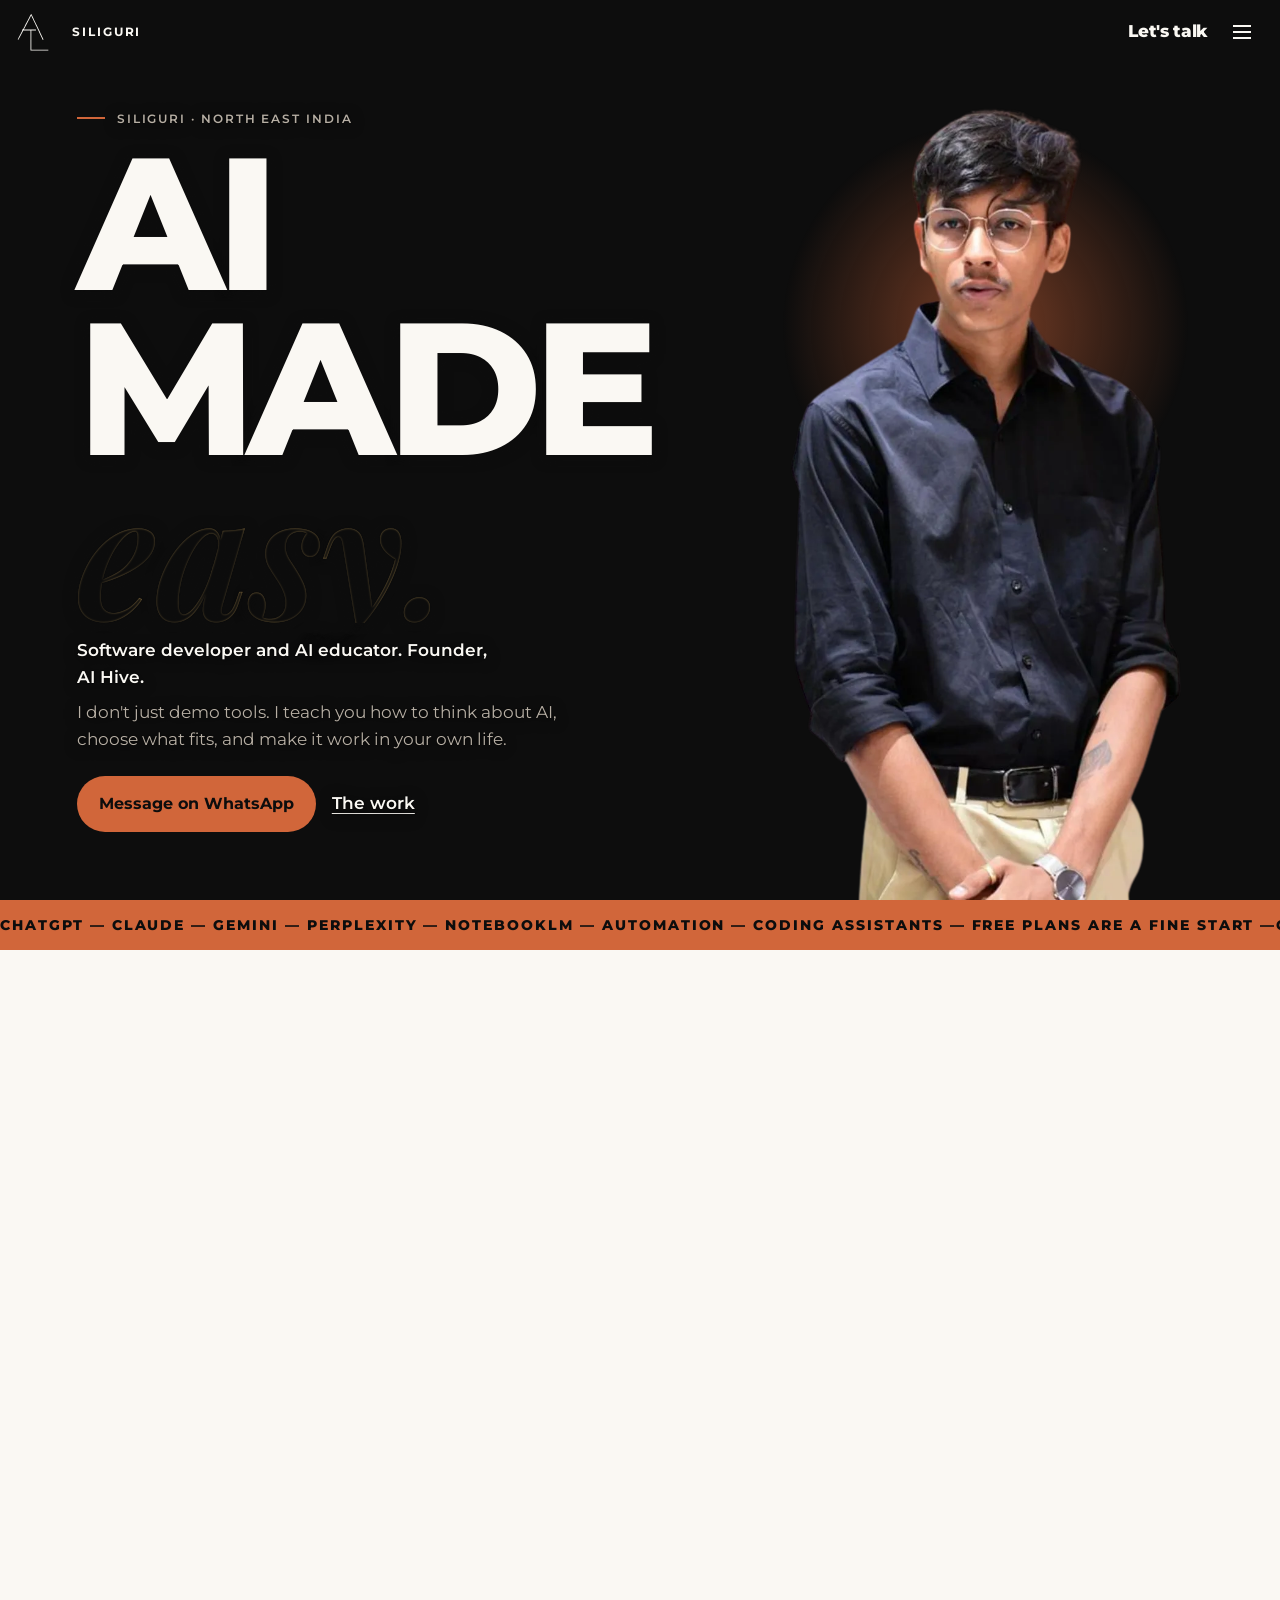
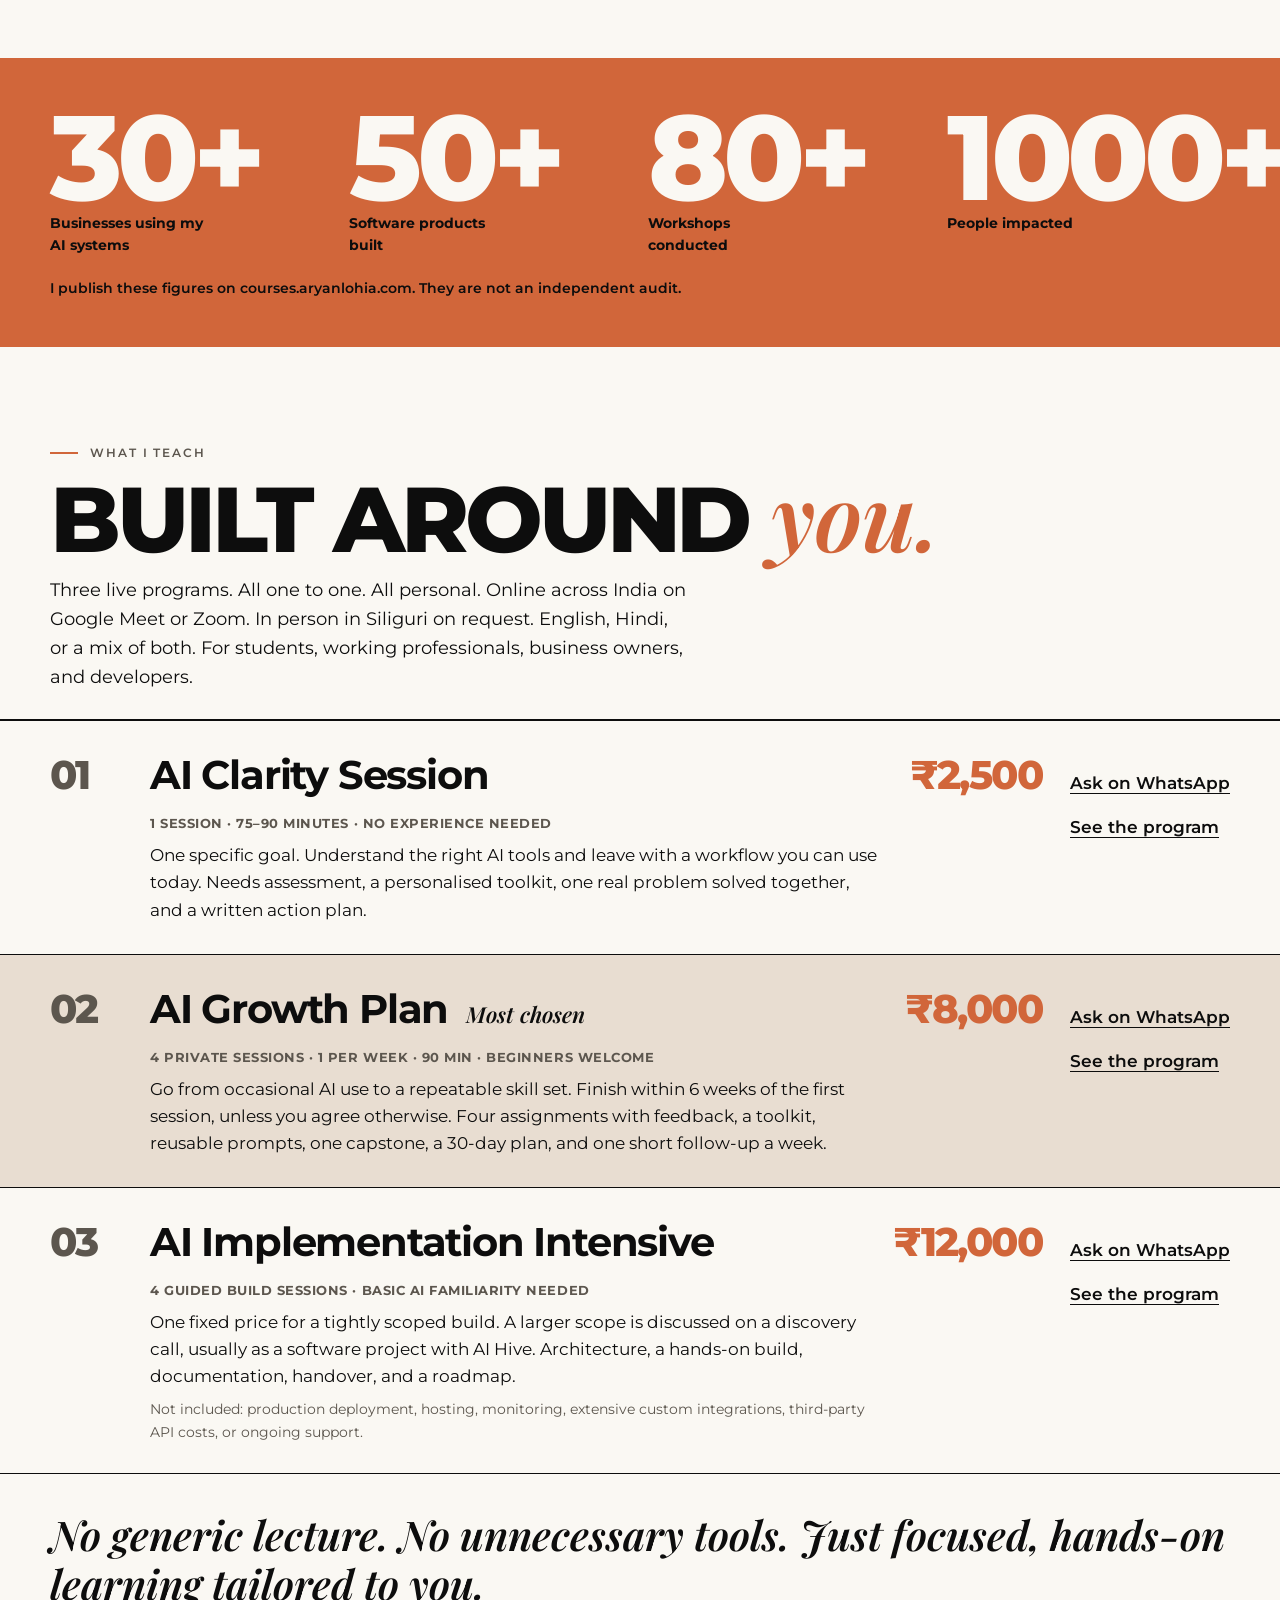
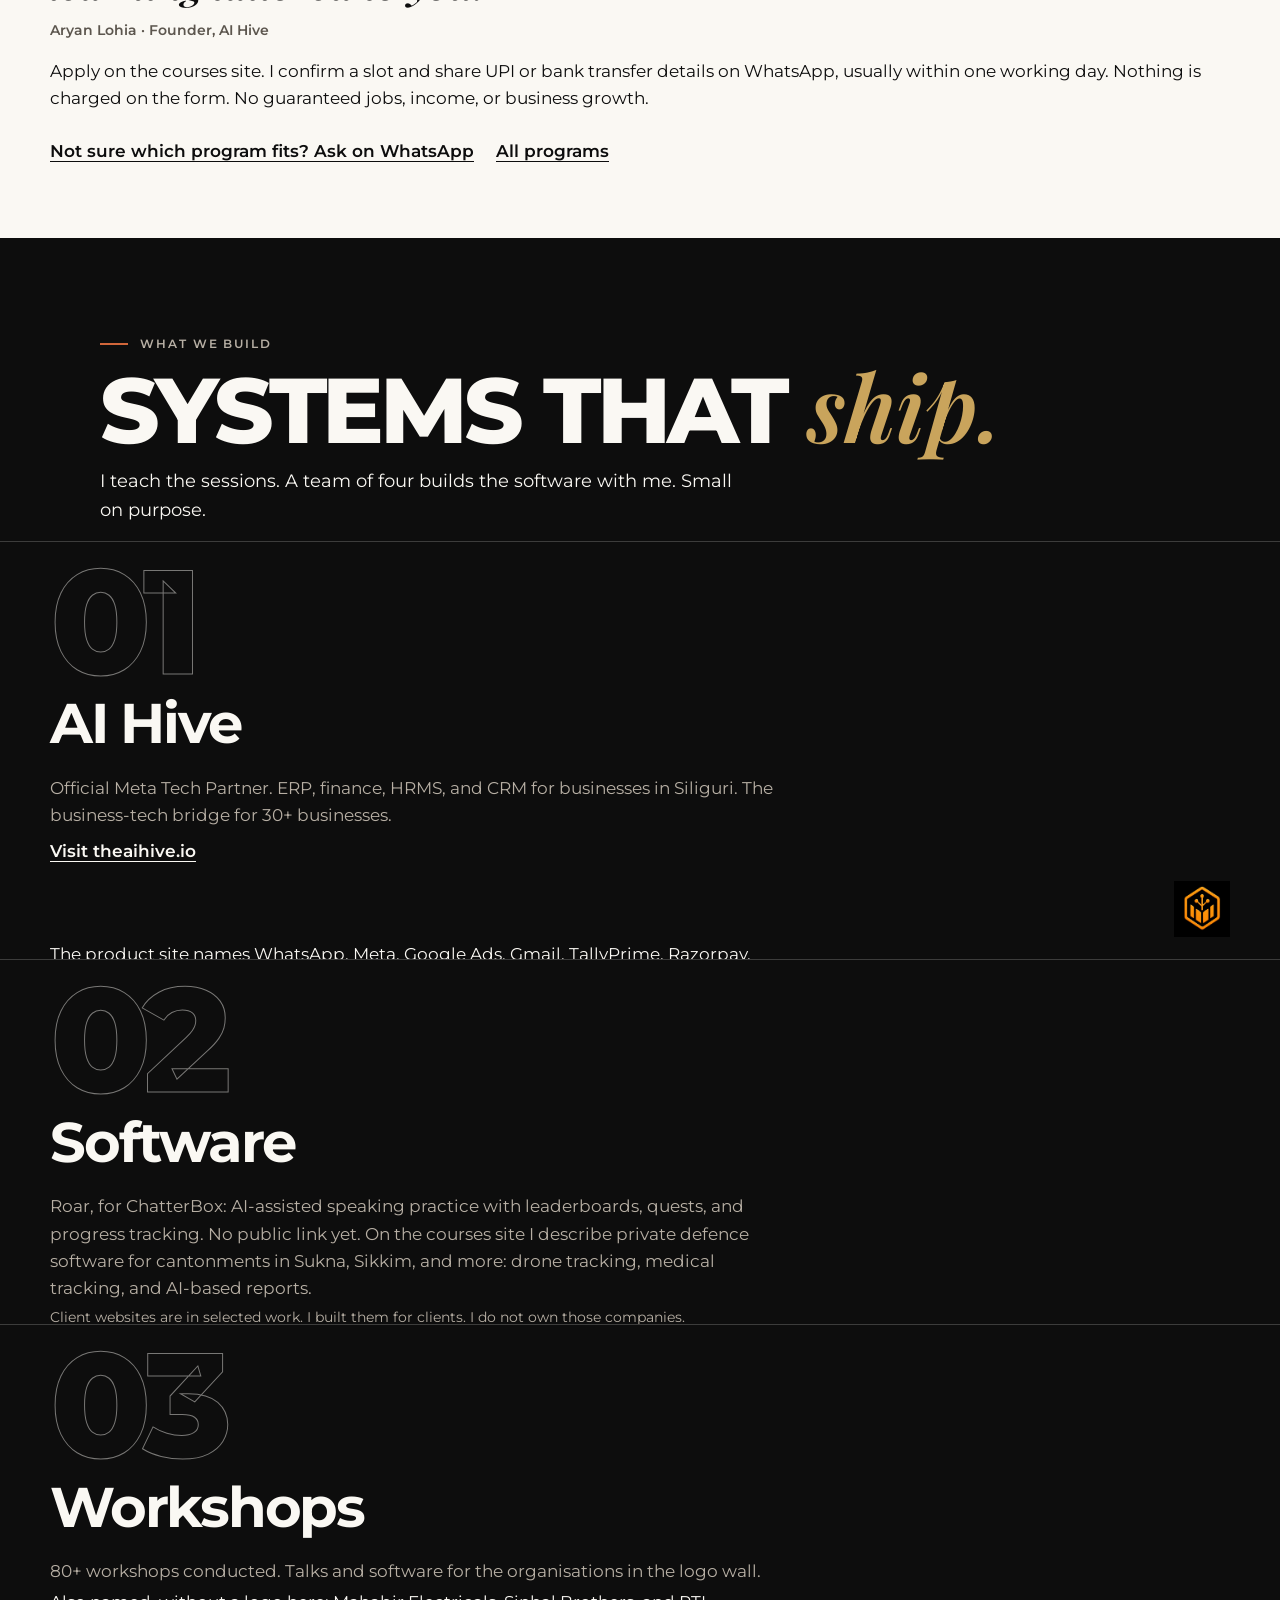
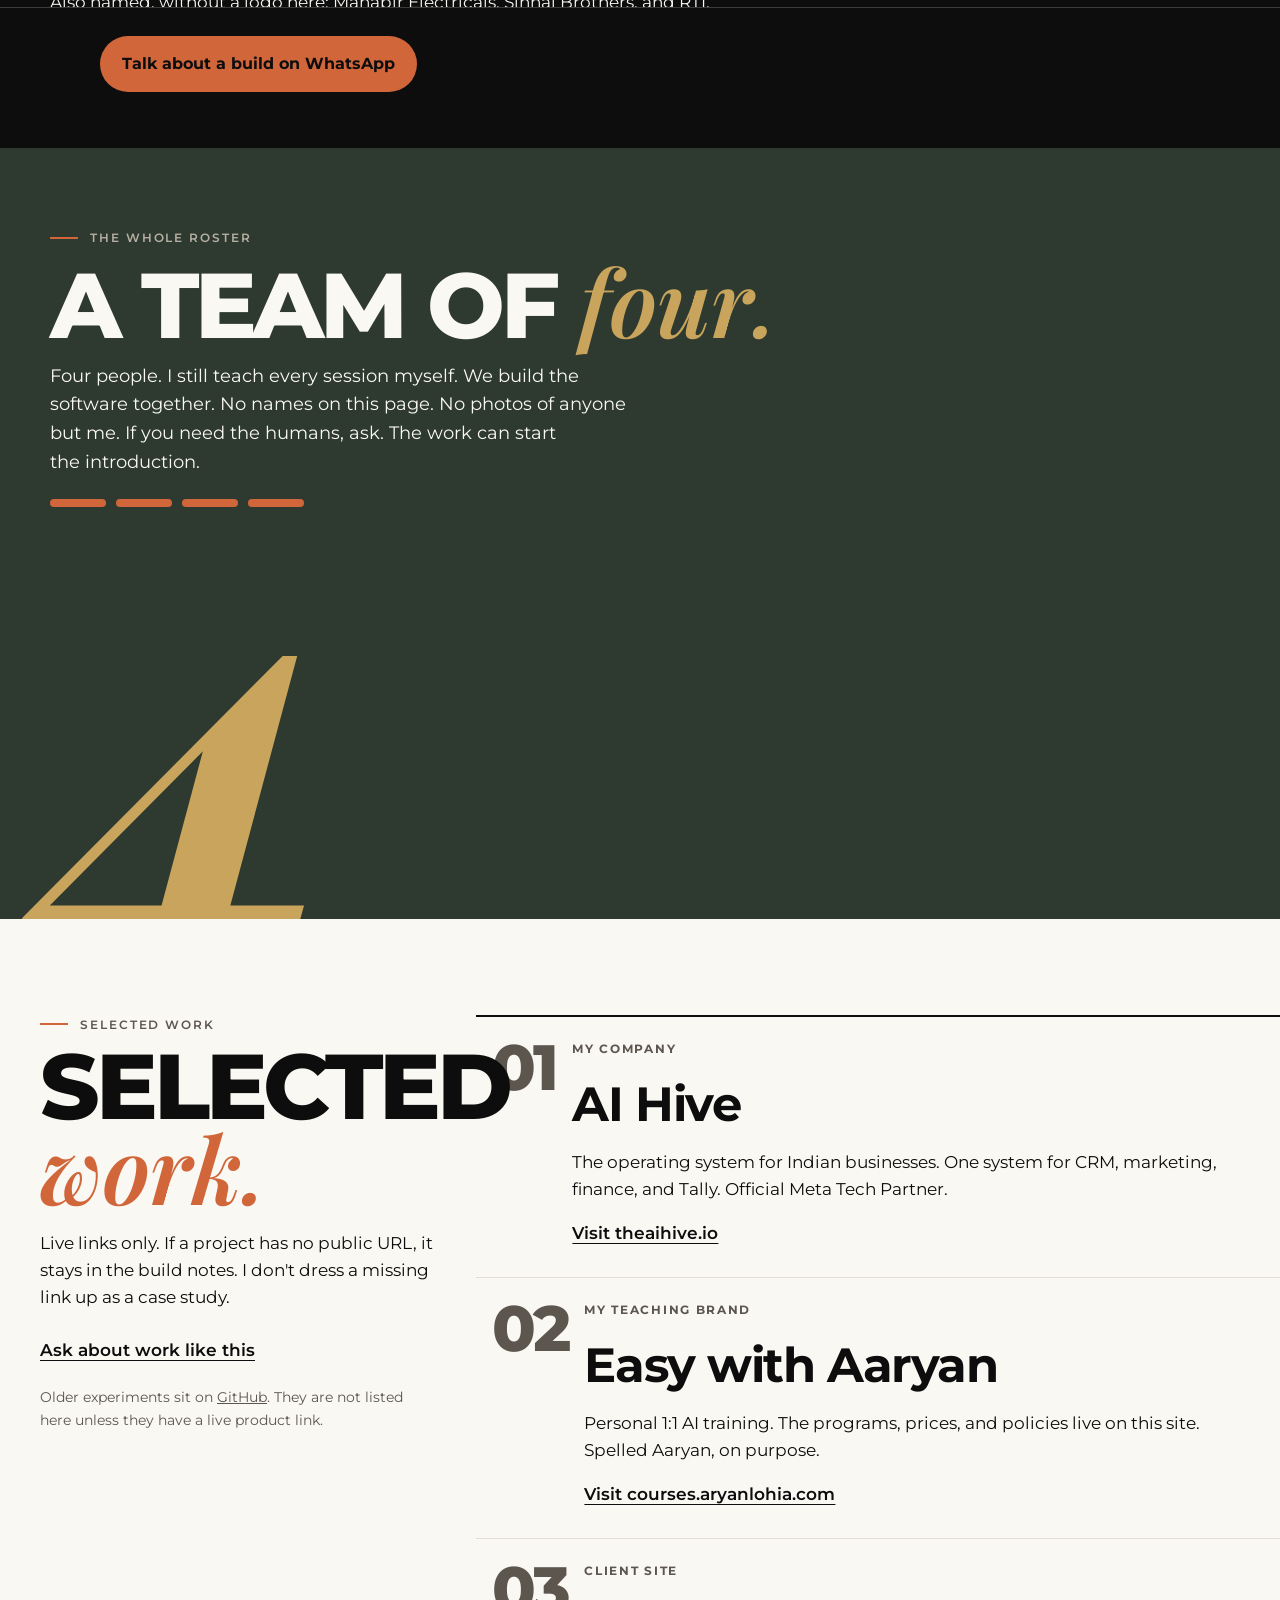
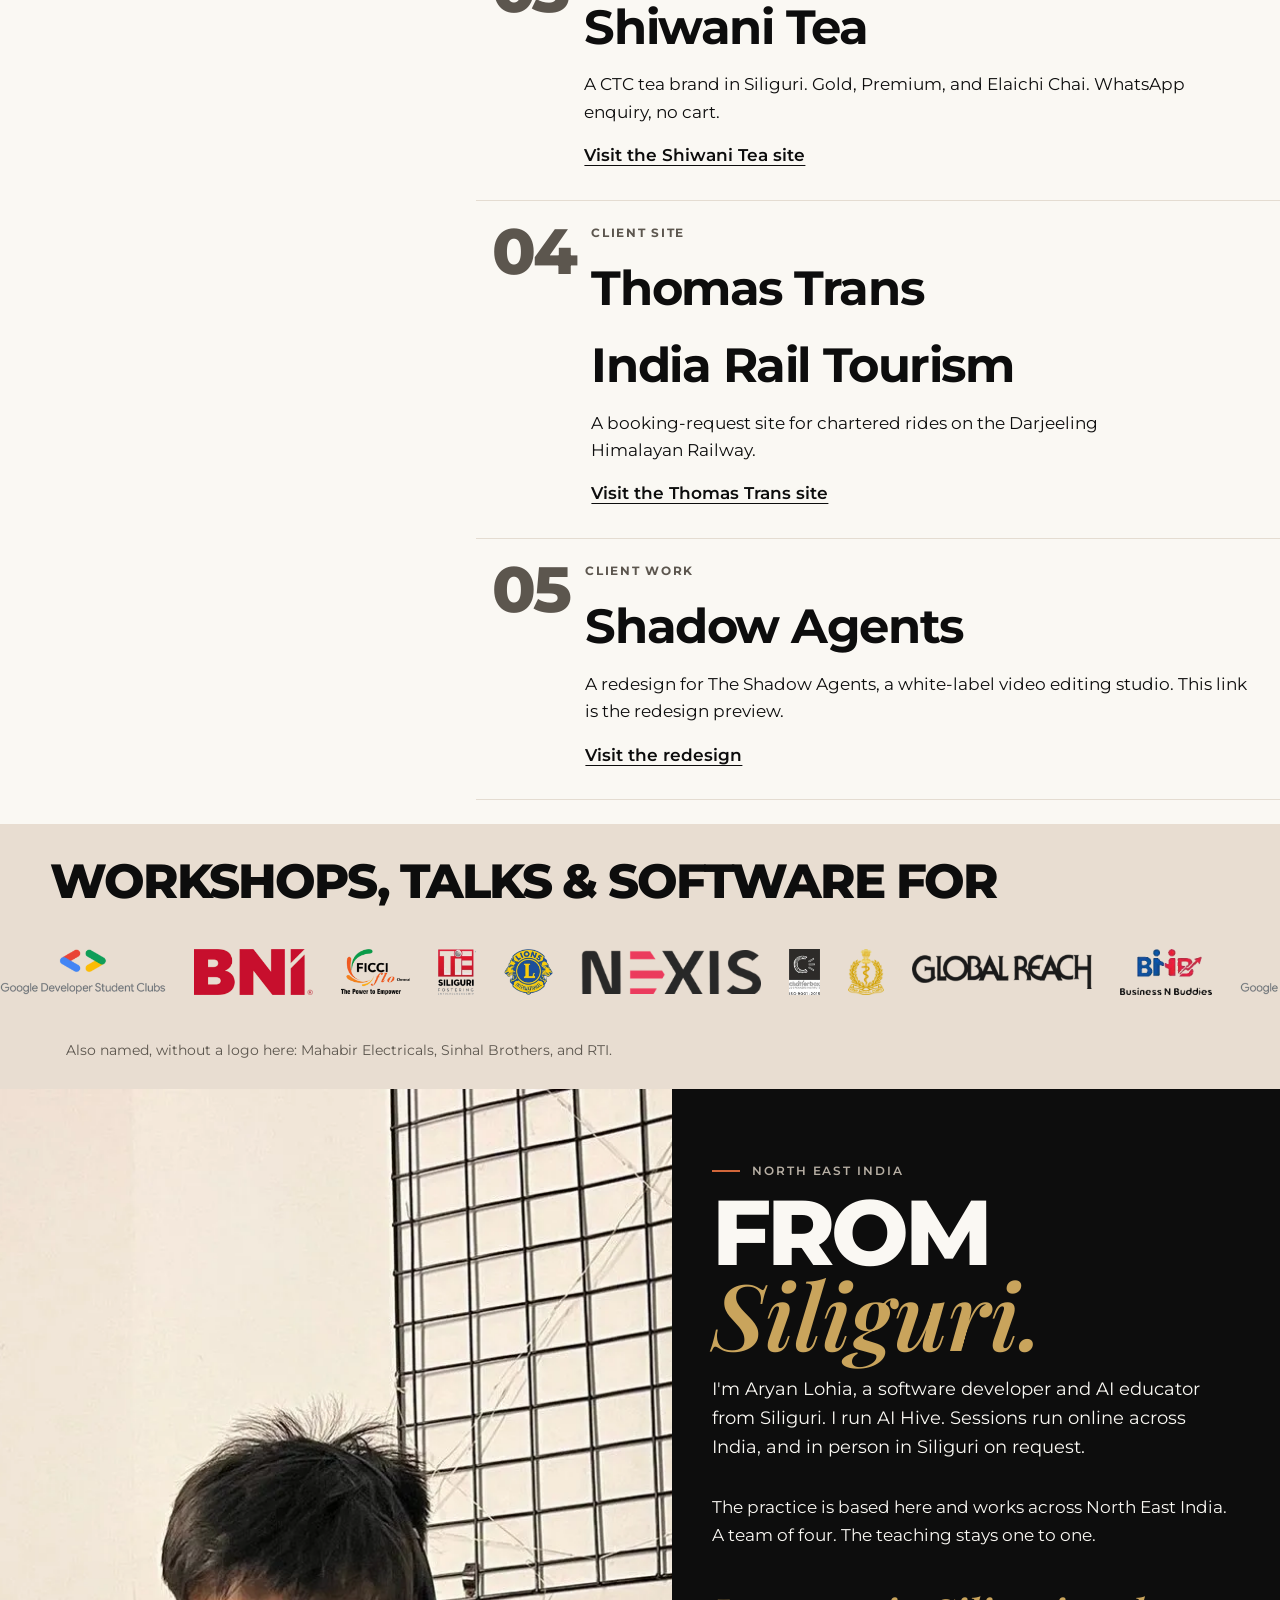
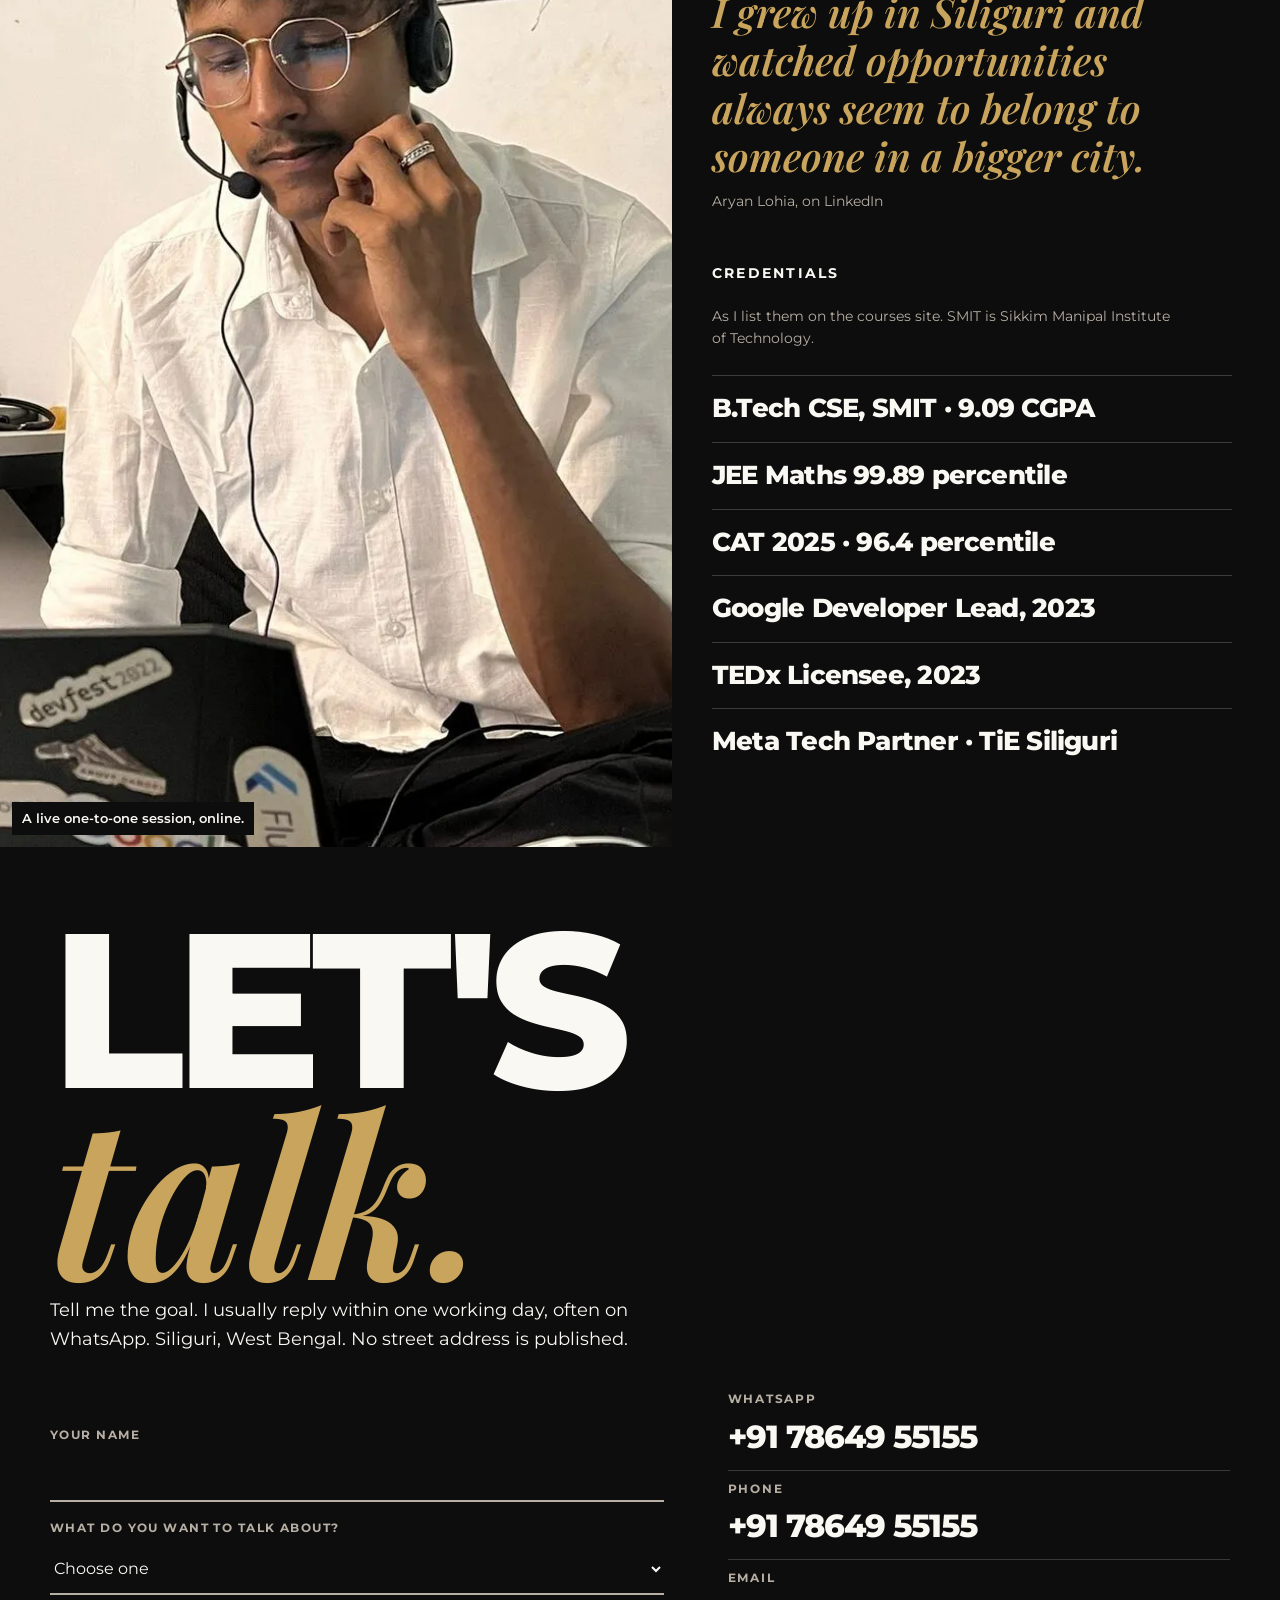
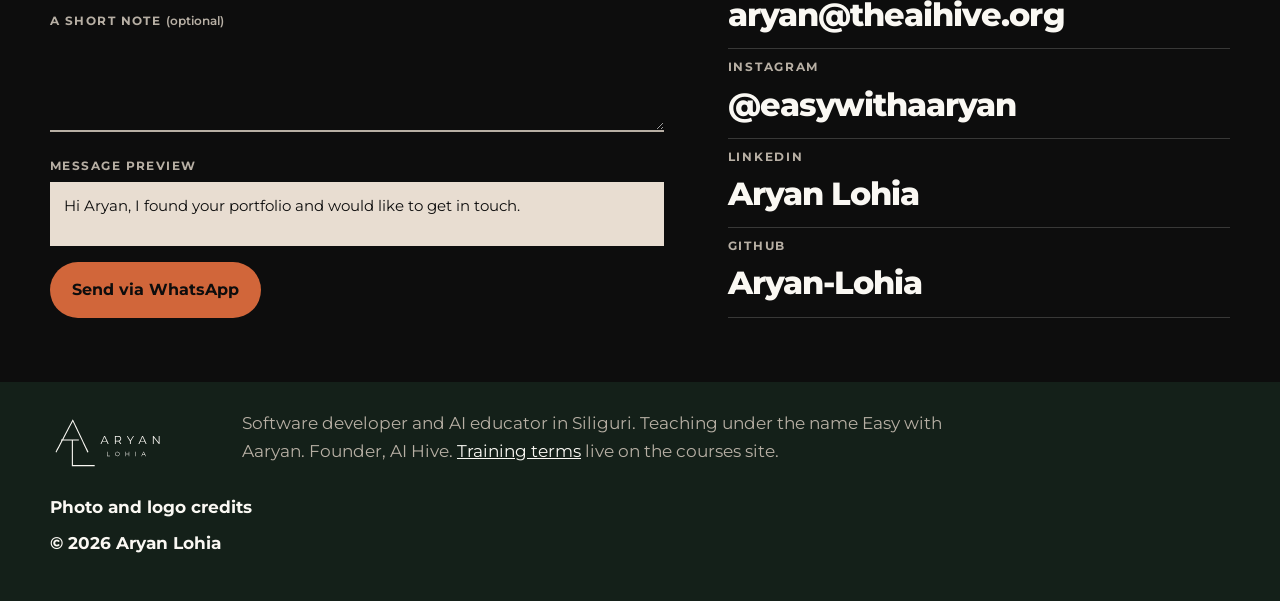
==== commit c2c90a68: "Redesign the portfolio as a poster, not a card grid. Each section now has its own layout: a kinetic " ====
--- a/portfolio/index.html
+++ b/portfolio/index.html
@@ -34,6 +34,7 @@
   <link href="https://fonts.googleapis.com/css2?family=Montserrat:wght@400;600;800&family=Playfair+Display:ital,wght@1,600&display=swap" rel="stylesheet">
   <link rel="preload" as="image" href="assets/img/aryan-lohia-ai-trainer.webp" type="image/webp" fetchpriority="high">
   <link rel="stylesheet" href="assets/css/style.css">
+  <noscript><style>#preloader{display:none!important}</style></noscript>
   <script type="application/ld+json">
   {
     "@context": "https://schema.org",
@@ -94,82 +95,289 @@
   </script>
 </head>
 <body>
+  <div id="preloader" role="status" aria-live="polite">
+    <p class="vh" id="pl-status">Loading</p>
+    <div class="pl-inner">
+      <img class="pl-mark" src="assets/img/brand/AL_icon_ivory.svg" width="48" height="56" alt="">
+      <p class="pl-line" aria-hidden="true"><span id="pl-sans">AI made</span> <em id="pl-serif">easy.</em></p>
+    </div>
+  </div>
+
   <a class="skip" href="#main">Skip to content</a>
-
-  <header class="site-header">
-    <div class="wrap header-bar">
-      <a class="brand" href="#top" aria-label="Aryan Lohia, back to top">
-        <img src="assets/img/brand/AL_icon_black.svg" width="34" height="40" alt="">
-      </a>
-      <button class="nav-toggle" type="button" aria-expanded="false" aria-controls="site-nav" aria-label="Open menu">
-        <span class="nav-toggle-bars" aria-hidden="true"></span>
-      </button>
-      <nav class="nav" id="site-nav" aria-label="Primary">
-        <a href="#teach">Teach</a>
-        <a href="#build">Build</a>
-        <a href="#work">Work</a>
-        <a href="#about">About</a>
-        <a href="#contact">Contact</a>
-      </nav>
-      <a class="btn btn-small header-wa" href="https://wa.me/917864955155?text=Hi%20Aryan%2C%20I%20visited%20your%20portfolio%20and%20would%20like%20to%20get%20in%20touch." target="_blank" rel="noopener noreferrer" data-wa="Hi Aryan, I visited your portfolio and would like to get in touch.">WhatsApp</a>
+  <div class="cursor" aria-hidden="true"><span class="cursor-dot"></span><span class="cursor-label"></span></div>
+
+  <header class="site-header on-dark" data-band="charcoal">
+    <a class="brand" href="#top" aria-label="Aryan Lohia, back to top" data-cursor="Top">
+      <img class="logo-dark" src="assets/img/brand/AL_icon_black.svg" width="34" height="40" alt="">
+      <img class="logo-light" src="assets/img/brand/AL_icon_ivory.svg" width="34" height="40" alt="">
+    </a>
+    <p class="header-place">Siliguri</p>
+    <a class="header-wa" href="https://wa.me/917864955155?text=Hi%20Aryan%2C%20I%20visited%20your%20portfolio%20and%20would%20like%20to%20get%20in%20touch." target="_blank" rel="noopener noreferrer" data-wa="Hi Aryan, I visited your portfolio and would like to get in touch." data-cursor="Talk">Let's talk</a>
+    <button class="nav-toggle" type="button" aria-expanded="false" aria-controls="site-nav" aria-label="Open menu">
+      <span class="nav-toggle-bars" aria-hidden="true"></span>
+    </button>
+  </header>
+
+  <nav class="nav-overlay" id="site-nav" aria-label="Primary" aria-hidden="true">
+    <a href="#teach" data-scramble data-cursor="Go">Teach</a>
+    <a href="#build" data-scramble data-cursor="Go">Build</a>
+    <a href="#work" data-scramble data-cursor="Go">Work</a>
+    <a href="#about" data-scramble data-cursor="Go">About</a>
+    <a href="#contact" data-scramble data-cursor="Go">Contact</a>
+  </nav>
+
+  <main id="main" tabindex="-1">
+    <section class="hero" id="top" data-band="charcoal" aria-labelledby="hero-title">
+      <div class="hero-copy">
+        <p class="eyebrow"><span class="eyebrow-rule" aria-hidden="true"></span>Siliguri · North East India</p>
+        <h1 id="hero-title">
+          <span class="hero-line">AI made</span>
+          <span class="shine">easy.</span>
+        </h1>
+        <p class="hero-role">Software developer and AI educator. Founder, AI Hive.</p>
+        <p class="support-line">I don't just demo tools. I teach you how to think about AI, choose what fits, and make it work in your own life.</p>
+        <div class="cta-row">
+          <a class="btn js-magnet" href="https://wa.me/917864955155?text=Hi%20Aryan%2C%20I%20visited%20your%20portfolio%20and%20want%20to%20talk%20about%20AI%20training." target="_blank" rel="noopener noreferrer" data-wa="Hi Aryan, I visited your portfolio and want to talk about AI training." data-cursor="Talk">Message on WhatsApp</a>
+          <a class="text-link on-dark" href="#work" data-cursor="Look">The work</a>
+        </div>
+      </div>
+      <div class="hero-figure" id="hero-figure">
+        <img src="assets/img/aryan-lohia-ai-trainer.webp" width="640" height="1295" alt="Aryan Lohia, AI trainer and founder of AI Hive" fetchpriority="high" decoding="async">
+      </div>
+    </section>
+
+    <div class="ticker" data-band="orange">
+      <div class="marquee" role="region" aria-label="Tools I teach with">
+        <div class="marquee-track">
+          <p>ChatGPT — Claude — Gemini — Perplexity — NotebookLM — Automation — Coding assistants — Free plans are a fine start —</p>
+          <p aria-hidden="true">ChatGPT — Claude — Gemini — Perplexity — NotebookLM — Automation — Coding assistants — Free plans are a fine start —</p>
+        </div>
+      </div>
     </div>
-  </header>
-
-  <main id="main" tabindex="-1">
-    <section class="hero theme-dark" id="top" aria-labelledby="hero-title">
-      <div class="hero-glow" aria-hidden="true"></div>
-      <p class="hero-watermark" aria-hidden="true">Easy</p>
-      <div class="wrap hero-grid">
-        <div class="hero-copy">
-          <p class="eyebrow"><span class="eyebrow-rule" aria-hidden="true"></span>Siliguri · North East India</p>
-          <h1 id="hero-title">
-            <span class="hero-line">AI made</span>
-            <span class="shine">easy.</span>
-          </h1>
-          <p class="hero-role">Software developer and AI educator. Founder, AI Hive.</p>
-          <p class="support-line">I don't just demo tools. I teach you how to think about AI, choose what fits, and make it work in your own life.</p>
-          <div class="cta-row">
-            <a class="btn" href="https://wa.me/917864955155?text=Hi%20Aryan%2C%20I%20visited%20your%20portfolio%20and%20want%20to%20talk%20about%20AI%20training." target="_blank" rel="noopener noreferrer" data-wa="Hi Aryan, I visited your portfolio and want to talk about AI training.">
-              <svg viewBox="0 0 24 24" width="20" height="20" aria-hidden="true" focusable="false"><path fill="currentColor" d="M12.04 2C6.58 2 2.15 6.4 2.15 11.83c0 1.74.46 3.44 1.34 4.94L2 22l5.39-1.41a10 10 0 0 0 4.65 1.18h.01c5.46 0 9.89-4.4 9.89-9.83C21.94 6.4 17.5 2 12.04 2zm5.76 14.06c-.24.68-1.4 1.3-1.94 1.38-.5.08-1.12.11-1.81-.11-.41-.14-.95-.31-1.64-.61-2.88-1.24-4.76-4.14-4.9-4.33-.14-.19-1.16-1.54-1.16-2.94s.73-2.08 1-2.37c.24-.28.64-.41 1.02-.41h.24c.24 0 .56-.09.88.67.24.58.82 2 .89 2.15.08.14.12.32.02.51-.1.19-.14.31-.28.48-.14.16-.3.37-.42.49-.14.14-.29.29-.12.56.16.28.73 1.2 1.57 1.94 1.08.96 1.98 1.26 2.26 1.4.28.14.44.12.6-.07.17-.19.68-.79.86-1.06.18-.28.37-.23.62-.14.26.09 1.62.76 1.9.9.28.14.46.21.53.33.07.12.07.68-.17 1.36z"/></svg>
-              Message on WhatsApp
-            </a>
-            <a class="btn btn-icon" href="#work" aria-label="See selected work">
-              <svg viewBox="0 0 24 24" width="22" height="22" aria-hidden="true" focusable="false"><path fill="none" stroke="currentColor" stroke-width="2" stroke-linecap="round" stroke-linejoin="round" d="M6 9l6 6 6-6"/></svg>
-            </a>
-          </div>
+
+    <section class="effect" id="effect" data-band="ivory" aria-labelledby="effect-title">
+      <p class="eyebrow reveal"><span class="eyebrow-rule" aria-hidden="true"></span>Not a certificate. A habit.</p>
+      <h2 id="effect-title" class="effect-title">
+        <span class="reveal">The</span>
+        <span class="reveal d1">Aryan Lohia</span>
+        <em class="accent reveal d2">effect.</em>
+      </h2>
+      <p class="effect-body reveal d3">People call it the Aryan Lohia effect. I don't print it on a badge, and I won't pretend someone famous said it. It means I don't stop at the demo. You leave with a workflow you can use.</p>
+    </section>
+
+    <section class="stats" id="proof" data-band="orange" aria-labelledby="proof-title">
+      <h2 id="proof-title" class="vh">Numbers I publish</h2>
+      <ol class="stat-list">
+        <li>
+          <p class="stat-num">30+</p>
+          <p class="stat-label">Businesses using my AI systems</p>
+        </li>
+        <li>
+          <p class="stat-num">50+</p>
+          <p class="stat-label">Software products built</p>
+        </li>
+        <li>
+          <p class="stat-num">80+</p>
+          <p class="stat-label">Workshops conducted</p>
+        </li>
+        <li>
+          <p class="stat-num">1000+</p>
+          <p class="stat-label">People impacted</p>
+        </li>
+      </ol>
+      <p class="stat-note">I publish these figures on courses.aryanlohia.com. They are not an independent audit.</p>
+    </section>
+
+    <section class="programs" id="teach" data-band="ivory" aria-labelledby="teach-title">
+      <div class="wrap">
+        <p class="eyebrow"><span class="eyebrow-rule" aria-hidden="true"></span>What I teach</p>
+        <h2 id="teach-title">Built around <em class="accent">you.</em></h2>
+        <p class="lede">Three live programs. All one to one. All personal. Online across India on Google Meet or Zoom. In person in Siliguri on request. English, Hindi, or a mix of both. For students, working professionals, business owners, and developers.</p>
+      </div>
+      <div class="pro-table">
+        <article class="pro-row">
+          <p class="pro-index">01</p>
+          <div class="pro-main">
+            <h3><a href="https://courses.aryanlohia.com/ai-clarity-session/" target="_blank" rel="noopener noreferrer">AI Clarity Session</a></h3>
+            <p class="pro-meta">1 session · 75–90 minutes · No experience needed</p>
+            <p>One specific goal. Understand the right AI tools and leave with a workflow you can use today. Needs assessment, a personalised toolkit, one real problem solved together, and a written action plan.</p>
+          </div>
+          <p class="pro-price">₹2,500</p>
+          <div class="pro-actions">
+            <a class="text-link" href="https://wa.me/917864955155?text=Hi%20Aryan%2C%20I%20have%20a%20question%20about%20the%20AI%20Clarity%20Session." target="_blank" rel="noopener noreferrer" data-wa="Hi Aryan, I have a question about the AI Clarity Session." data-cursor="Talk">Ask on WhatsApp</a>
+            <a class="text-link" href="https://courses.aryanlohia.com/ai-clarity-session/" target="_blank" rel="noopener noreferrer" data-cursor="Open">See the program<span class="vh"> (opens in a new tab)</span></a>
+          </div>
+        </article>
+        <article class="pro-row is-hot">
+          <p class="pro-index">02</p>
+          <div class="pro-main">
+            <h3><a href="https://courses.aryanlohia.com/ai-growth-plan/" target="_blank" rel="noopener noreferrer">AI Growth Plan</a> <em class="hot">Most chosen</em></h3>
+            <p class="pro-meta">4 private sessions · 1 per week · 90 min · Beginners welcome</p>
+            <p>Go from occasional AI use to a repeatable skill set. Finish within 6 weeks of the first session, unless you agree otherwise. Four assignments with feedback, a toolkit, reusable prompts, one capstone, a 30-day plan, and one short follow-up a week.</p>
+          </div>
+          <p class="pro-price">₹8,000</p>
+          <div class="pro-actions">
+            <a class="text-link" href="https://wa.me/917864955155?text=Hi%20Aryan%2C%20I%20have%20a%20question%20about%20the%20AI%20Growth%20Plan." target="_blank" rel="noopener noreferrer" data-wa="Hi Aryan, I have a question about the AI Growth Plan." data-cursor="Talk">Ask on WhatsApp</a>
+            <a class="text-link" href="https://courses.aryanlohia.com/ai-growth-plan/" target="_blank" rel="noopener noreferrer" data-cursor="Open">See the program<span class="vh"> (opens in a new tab)</span></a>
+          </div>
+        </article>
+        <article class="pro-row">
+          <p class="pro-index">03</p>
+          <div class="pro-main">
+            <h3><a href="https://courses.aryanlohia.com/ai-implementation-intensive/" target="_blank" rel="noopener noreferrer">AI Implementation Intensive</a></h3>
+            <p class="pro-meta">4 guided build sessions · Basic AI familiarity needed</p>
+            <p>One fixed price for a tightly scoped build. A larger scope is discussed on a discovery call, usually as a software project with AI Hive. Architecture, a hands-on build, documentation, handover, and a roadmap.</p>
+            <p class="quiet">Not included: production deployment, hosting, monitoring, extensive custom integrations, third-party API costs, or ongoing support.</p>
+          </div>
+          <p class="pro-price">₹12,000</p>
+          <div class="pro-actions">
+            <a class="text-link" href="https://wa.me/917864955155?text=Hi%20Aryan%2C%20I%20have%20a%20question%20about%20the%20AI%20Implementation%20Intensive." target="_blank" rel="noopener noreferrer" data-wa="Hi Aryan, I have a question about the AI Implementation Intensive." data-cursor="Talk">Ask on WhatsApp</a>
+            <a class="text-link" href="https://courses.aryanlohia.com/ai-implementation-intensive/" target="_blank" rel="noopener noreferrer" data-cursor="Open">See the program<span class="vh"> (opens in a new tab)</span></a>
+          </div>
+        </article>
+      </div>
+      <div class="wrap teach-foot">
+        <blockquote>
+          <p>No generic lecture. No unnecessary tools. Just focused, hands-on learning tailored to you.</p>
+          <footer>Aryan Lohia · Founder, AI Hive</footer>
+        </blockquote>
+        <p>Apply on the courses site. I confirm a slot and share UPI or bank transfer details on WhatsApp, usually within one working day. Nothing is charged on the form. No guaranteed jobs, income, or business growth.</p>
+        <p class="teach-links">
+          <a class="text-link" href="https://wa.me/917864955155?text=Hi%20Aryan%2C%20I%20have%20a%20question%20about%20which%20program%20fits%20me." target="_blank" rel="noopener noreferrer" data-wa="Hi Aryan, I have a question about which program fits me." data-cursor="Talk">Not sure which program fits? Ask on WhatsApp</a>
+          <a class="text-link" href="https://courses.aryanlohia.com/" target="_blank" rel="noopener noreferrer" data-cursor="Open">All programs<span class="vh"> (opens in a new tab)</span></a>
+        </p>
+      </div>
+    </section>
+
+    <section class="services" id="build" data-band="charcoal" aria-labelledby="build-title">
+      <div class="wrap">
+        <p class="eyebrow"><span class="eyebrow-rule" aria-hidden="true"></span>What we build</p>
+        <h2 id="build-title">Systems that <em class="accent">ship.</em></h2>
+        <p class="lede on-dark">I teach the sessions. A team of four builds the software with me. Small on purpose.</p>
+      </div>
+      <div class="svc-list">
+        <article class="svc">
+          <div class="svc-head">
+            <p class="svc-num" aria-hidden="true">01</p>
+            <div>
+              <h3>AI Hive</h3>
+              <p class="svc-tease">Official Meta Tech Partner. ERP, finance, HRMS, and CRM for businesses in Siliguri. The business-tech bridge for 30+ businesses.</p>
+              <a class="text-link on-dark" href="https://theaihive.io" target="_blank" rel="noopener noreferrer" data-cursor="Open">Visit theaihive.io<span class="vh"> (opens in a new tab)</span></a>
+            </div>
+            <img class="hive-mark" src="assets/img/aihive-icon.jpeg" width="1080" height="1080" alt="" loading="lazy">
+          </div>
+          <div class="svc-detail">
+            <div class="svc-detail-in">
+              <p>The product site names WhatsApp, Meta, Google Ads, Gmail, TallyPrime, Razorpay, Google Sheets, Google Meet, and MCP.</p>
+            </div>
+          </div>
+        </article>
+        <article class="svc">
+          <div class="svc-head">
+            <p class="svc-num" aria-hidden="true">02</p>
+            <div>
+              <h3>Software</h3>
+              <p class="svc-tease">Roar, for ChatterBox: AI-assisted speaking practice with leaderboards, quests, and progress tracking. No public link yet. On the courses site I describe private defence software for cantonments in Sukna, Sikkim, and more: drone tracking, medical tracking, and AI-based reports.</p>
+            </div>
+          </div>
+          <div class="svc-detail">
+            <div class="svc-detail-in">
+              <p class="quiet">Client websites are in selected work. I built them for clients. I do not own those companies.</p>
+            </div>
+          </div>
+        </article>
+        <article class="svc">
+          <div class="svc-head">
+            <p class="svc-num" aria-hidden="true">03</p>
+            <div>
+              <h3>Workshops</h3>
+              <p class="svc-tease">80+ workshops conducted. Talks and software for the organisations in the logo wall.</p>
+            </div>
+          </div>
+          <div class="svc-detail">
+            <div class="svc-detail-in">
+              <p>Also named, without a logo here: Mahabir Electricals, Sinhal Brothers, and RTI.</p>
+              <a class="text-link on-dark" href="#logos" data-cursor="Look">See the logo wall</a>
+            </div>
+          </div>
+        </article>
+      </div>
+      <div class="wrap svc-cta">
+        <a class="btn js-magnet" href="https://wa.me/917864955155?text=Hi%20Aryan%2C%20I%20want%20to%20talk%20about%20a%20software%20project%20with%20your%20team." target="_blank" rel="noopener noreferrer" data-wa="Hi Aryan, I want to talk about a software project with your team." data-cursor="Talk">Talk about a build on WhatsApp</a>
+      </div>
+    </section>
+
+    <section class="team" data-band="forest" aria-labelledby="team-title">
+      <p class="eyebrow"><span class="eyebrow-rule" aria-hidden="true"></span>The whole roster</p>
+      <h2 id="team-title">A team of <em class="accent">four.</em></h2>
+      <p class="team-body">Four people. I still teach every session myself. We build the software together. No names on this page. No photos of anyone but me. If you need the humans, ask. The work can start the introduction.</p>
+      <ul class="team-marks" aria-hidden="true"><li></li><li></li><li></li><li></li></ul>
+      <p class="team-num" aria-hidden="true">4</p>
+    </section>
+
+    <section class="work" id="work" data-band="ivory" aria-labelledby="work-title">
+      <div class="work-split">
+        <div class="work-intro">
+          <p class="eyebrow"><span class="eyebrow-rule" aria-hidden="true"></span>Selected work</p>
+          <h2 id="work-title">Selected <em class="accent">work.</em></h2>
+          <p>Live links only. If a project has no public URL, it stays in the build notes. I don't dress a missing link up as a case study.</p>
+          <a class="text-link" href="https://wa.me/917864955155?text=Hi%20Aryan%2C%20I%20saw%20your%20selected%20work%20and%20want%20to%20talk%20about%20a%20similar%20project." target="_blank" rel="noopener noreferrer" data-wa="Hi Aryan, I saw your selected work and want to talk about a similar project." data-cursor="Talk">Ask about work like this</a>
+          <p class="quiet">Older experiments sit on <a href="https://github.com/Aryan-Lohia" data-cursor="Open">GitHub</a>. They are not listed here unless they have a live product link.</p>
         </div>
-        <div class="portrait-stage">
-          <img src="assets/img/aryan-lohia-ai-trainer.webp" width="640" height="1295" alt="Aryan Lohia, AI trainer and founder of AI Hive" fetchpriority="high" decoding="async">
+        <div class="work-rows">
+          <article class="project">
+            <p class="project-index">01</p>
+            <div>
+              <p class="project-kind">My company</p>
+              <h3>AI Hive</h3>
+              <p>The operating system for Indian businesses. One system for CRM, marketing, finance, and Tally. Official Meta Tech Partner.</p>
+              <a class="text-link" href="https://theaihive.io" target="_blank" rel="noopener noreferrer" data-cursor="Open">Visit theaihive.io<span class="vh"> (opens in a new tab)</span></a>
+            </div>
+          </article>
+          <article class="project">
+            <p class="project-index">02</p>
+            <div>
+              <p class="project-kind">My teaching brand</p>
+              <h3>Easy with Aaryan</h3>
+              <p>Personal 1:1 AI training. The programs, prices, and policies live on this site. Spelled Aaryan, on purpose.</p>
+              <a class="text-link" href="https://courses.aryanlohia.com" target="_blank" rel="noopener noreferrer" data-cursor="Open">Visit courses.aryanlohia.com<span class="vh"> (opens in a new tab)</span></a>
+            </div>
+          </article>
+          <article class="project">
+            <p class="project-index">03</p>
+            <div>
+              <p class="project-kind">Client site</p>
+              <h3>Shiwani Tea</h3>
+              <p>A CTC tea brand in Siliguri. Gold, Premium, and Elaichi Chai. WhatsApp enquiry, no cart.</p>
+              <a class="text-link" href="https://aryan-lohia.github.io/Shiwani-tea/" target="_blank" rel="noopener noreferrer" data-cursor="Open">Visit the Shiwani Tea site<span class="vh"> (opens in a new tab)</span></a>
+            </div>
+          </article>
+          <article class="project">
+            <p class="project-index">04</p>
+            <div>
+              <p class="project-kind">Client site</p>
+              <h3>Thomas Trans India Rail Tourism</h3>
+              <p>A booking-request site for chartered rides on the Darjeeling Himalayan Railway.</p>
+              <a class="text-link" href="https://aryan-lohia.github.io/transindiarail/" target="_blank" rel="noopener noreferrer" data-cursor="Open">Visit the Thomas Trans site<span class="vh"> (opens in a new tab)</span></a>
+            </div>
+          </article>
+          <article class="project">
+            <p class="project-index">05</p>
+            <div>
+              <p class="project-kind">Client work</p>
+              <h3>Shadow Agents</h3>
+              <p>A redesign for The Shadow Agents, a white-label video editing studio. This link is the redesign preview.</p>
+              <a class="text-link" href="https://aryan-lohia.github.io/shadow-agents/" target="_blank" rel="noopener noreferrer" data-cursor="Open">Visit the redesign<span class="vh"> (opens in a new tab)</span></a>
+            </div>
+          </article>
         </div>
       </div>
     </section>
 
-    <section class="proof" id="proof" aria-labelledby="proof-title">
-      <div class="wrap">
-        <p class="eyebrow"><span class="eyebrow-rule" aria-hidden="true"></span>01 — As published</p>
-        <h2 id="proof-title" class="reveal">Numbers I <em class="accent">publish.</em></h2>
-        <ul class="stats">
-          <li class="reveal d1">
-            <p class="stat-num">30+</p>
-            <p class="stat-label">Businesses using my AI systems</p>
-          </li>
-          <li class="reveal d2">
-            <p class="stat-num">50+</p>
-            <p class="stat-label">Software products built</p>
-          </li>
-          <li class="reveal d3">
-            <p class="stat-num">80+</p>
-            <p class="stat-label">Workshops conducted</p>
-          </li>
-          <li class="reveal">
-            <p class="stat-num">1000+</p>
-            <p class="stat-label">People impacted</p>
-          </li>
-        </ul>
-        <p class="source-note reveal">I publish these figures on courses.aryanlohia.com. They are not an independent audit.</p>
-
-        <h3 class="logo-heading reveal">Workshops, talks &amp; software for</h3>
-        <ul class="logo-grid">
+    <section class="logos" id="logos" data-band="sand" aria-labelledby="logos-title">
+      <h2 id="logos-title">Workshops, talks &amp; software for</h2>
+      <div class="marquee logo-marquee">
+        <ul class="marquee-track logo-track">
           <li><img src="assets/img/logos/google-developer-student-clubs.webp" width="577" height="160" alt="Google Developer Student Clubs" loading="lazy"></li>
           <li><img src="assets/img/logos/bni.webp" width="415" height="160" alt="BNI" loading="lazy"></li>
           <li><img src="assets/img/logos/ficci-flo.webp" width="238" height="160" alt="FICCI FLO" loading="lazy"></li>
@@ -180,212 +388,39 @@
           <li><img src="assets/img/logos/army-medical-corps.webp" width="169" height="220" alt="Army Medical Corps, Indian Army" loading="lazy"></li>
           <li><img src="assets/img/logos/globalreach.webp" width="621" height="120" alt="GlobalReach Siliguri" loading="lazy"></li>
           <li><img src="assets/img/logos/bnb.webp" width="248" height="123" alt="Business N Buddies (BNB)" loading="lazy"></li>
+          <li aria-hidden="true"><img src="assets/img/logos/google-developer-student-clubs.webp" width="577" height="160" alt="" loading="lazy"></li>
+          <li aria-hidden="true"><img src="assets/img/logos/bni.webp" width="415" height="160" alt="" loading="lazy"></li>
+          <li aria-hidden="true"><img src="assets/img/logos/ficci-flo.webp" width="238" height="160" alt="" loading="lazy"></li>
+          <li aria-hidden="true"><img src="assets/img/logos/tie-siliguri.webp" width="134" height="160" alt="" loading="lazy"></li>
+          <li aria-hidden="true"><img src="assets/img/logos/lions-international.webp" width="171" height="160" alt="" loading="lazy"></li>
+          <li aria-hidden="true"><img src="assets/img/logos/nexis.webp" width="491" height="120" alt="" loading="lazy"></li>
+          <li aria-hidden="true"><img src="assets/img/logos/chatterbox.webp" width="108" height="160" alt="" loading="lazy"></li>
+          <li aria-hidden="true"><img src="assets/img/logos/army-medical-corps.webp" width="169" height="220" alt="" loading="lazy"></li>
+          <li aria-hidden="true"><img src="assets/img/logos/globalreach.webp" width="621" height="120" alt="" loading="lazy"></li>
+          <li aria-hidden="true"><img src="assets/img/logos/bnb.webp" width="248" height="123" alt="" loading="lazy"></li>
         </ul>
-        <p class="also-named">Also named, without a logo here: Mahabir Electricals, Sinhal Brothers, and RTI.</p>
-      </div>
-    </section>
-
-    <section class="teach" id="teach" aria-labelledby="teach-title">
-      <div class="wrap">
-        <p class="eyebrow"><span class="eyebrow-rule" aria-hidden="true"></span>02 — What I teach</p>
-        <h2 id="teach-title" class="reveal">Built around <em class="accent">you.</em></h2>
-        <p class="lede reveal">Three live programs. All one to one. All personal. Online across India on Google Meet or Zoom. In person in Siliguri on request. English, Hindi, or a mix of both.</p>
-        <p class="lede reveal">For students, working professionals, business owners, and developers.</p>
-
-        <div class="cards">
-          <article class="card reveal">
-            <p class="card-kicker">1 session · 75–90 minutes</p>
-            <h3><a href="https://courses.aryanlohia.com/ai-clarity-session/" target="_blank" rel="noopener noreferrer">AI Clarity Session</a></h3>
-            <p>No experience needed. One specific goal. Understand the right AI tools and leave with a workflow you can use today.</p>
-            <ul>
-              <li>Needs assessment</li>
-              <li>A personalised AI toolkit</li>
-              <li>One real problem solved together</li>
-              <li>A written action plan</li>
-            </ul>
-            <p class="price">₹2,500</p>
-            <div class="card-actions">
-              <a class="btn" href="https://wa.me/917864955155?text=Hi%20Aryan%2C%20I%20have%20a%20question%20about%20the%20AI%20Clarity%20Session." target="_blank" rel="noopener noreferrer" data-wa="Hi Aryan, I have a question about the AI Clarity Session.">Ask on WhatsApp</a>
-              <a class="text-link" href="https://courses.aryanlohia.com/ai-clarity-session/" target="_blank" rel="noopener noreferrer">See the program<span class="vh"> (opens in a new tab)</span></a>
-            </div>
-          </article>
-
-          <article class="card is-featured reveal d1">
-            <p class="badge">Most chosen</p>
-            <p class="card-kicker">4 private sessions · 1 per week · 90 min</p>
-            <h3><a href="https://courses.aryanlohia.com/ai-growth-plan/" target="_blank" rel="noopener noreferrer">AI Growth Plan</a></h3>
-            <p>Beginners welcome. Go from occasional AI use to a repeatable skill set. Finish within 6 weeks of the first session, unless you agree otherwise.</p>
-            <ul>
-              <li>Four sessions and four weekly assignments, with feedback</li>
-              <li>Toolkit, workflows, and reusable prompts</li>
-              <li>One capstone mini-project</li>
-              <li>A 30-day plan, plus one short follow-up a week</li>
-            </ul>
-            <p class="price">₹8,000</p>
-            <div class="card-actions">
-              <a class="btn" href="https://wa.me/917864955155?text=Hi%20Aryan%2C%20I%20have%20a%20question%20about%20the%20AI%20Growth%20Plan." target="_blank" rel="noopener noreferrer" data-wa="Hi Aryan, I have a question about the AI Growth Plan.">Ask on WhatsApp</a>
-              <a class="text-link" href="https://courses.aryanlohia.com/ai-growth-plan/" target="_blank" rel="noopener noreferrer">See the program<span class="vh"> (opens in a new tab)</span></a>
-            </div>
-          </article>
-
-          <article class="card reveal d2">
-            <p class="card-kicker">4 guided build sessions</p>
-            <h3><a href="https://courses.aryanlohia.com/ai-implementation-intensive/" target="_blank" rel="noopener noreferrer">AI Implementation Intensive</a></h3>
-            <p>Basic AI familiarity needed. One fixed price for a tightly scoped build. A larger scope is discussed on a discovery call, usually as a software project with AI Hive.</p>
-            <ul>
-              <li>Architecture and a plan</li>
-              <li>Hands-on build and testing</li>
-              <li>Documentation and handover</li>
-              <li>A roadmap for what to improve next</li>
-            </ul>
-            <p class="quiet">Not included: production deployment, hosting, monitoring, extensive custom integrations, third-party API costs, or ongoing support.</p>
-            <p class="price">₹12,000</p>
-            <div class="card-actions">
-              <a class="btn" href="https://wa.me/917864955155?text=Hi%20Aryan%2C%20I%20have%20a%20question%20about%20the%20AI%20Implementation%20Intensive." target="_blank" rel="noopener noreferrer" data-wa="Hi Aryan, I have a question about the AI Implementation Intensive.">Ask on WhatsApp</a>
-              <a class="text-link" href="https://courses.aryanlohia.com/ai-implementation-intensive/" target="_blank" rel="noopener noreferrer">See the program<span class="vh"> (opens in a new tab)</span></a>
-            </div>
-          </article>
-        </div>
-
-        <blockquote class="reveal">
-          <p>No generic lecture. No unnecessary tools. Just focused, hands-on learning tailored to you.</p>
-          <footer>Aryan Lohia · Founder, AI Hive</footer>
-        </blockquote>
-
-        <div class="teach-notes reveal">
-          <p>Tools follow the goal. ChatGPT, Claude, Gemini, Perplexity, NotebookLM, automation tools, or coding assistants. Free plans are a fine start.</p>
-          <p>Apply on the courses site. I confirm a slot and share UPI or bank transfer details on WhatsApp, usually within one working day. Nothing is charged on the form.</p>
-          <p>No guaranteed jobs, income, or business growth.</p>
-          <p>
-            <a class="text-link" href="https://wa.me/917864955155?text=Hi%20Aryan%2C%20I%20have%20a%20question%20about%20which%20program%20fits%20me." target="_blank" rel="noopener noreferrer" data-wa="Hi Aryan, I have a question about which program fits me.">Not sure which program fits? Ask on WhatsApp</a>
-            <a class="text-link" href="https://courses.aryanlohia.com/" target="_blank" rel="noopener noreferrer">All programs<span class="vh"> (opens in a new tab)</span></a>
-          </p>
-        </div>
-      </div>
-    </section>
-
-    <section class="build theme-dark" id="build" aria-labelledby="build-title">
-      <div class="wrap">
-        <p class="eyebrow"><span class="eyebrow-rule" aria-hidden="true"></span>03 — What we build</p>
-        <h2 id="build-title" class="reveal">Systems that <em class="accent">ship.</em></h2>
-        <p class="lede reveal">I teach the sessions. A team of four builds the software with me. Small on purpose.</p>
-
-        <div class="build-grid">
-          <article class="build-card reveal">
-            <img class="hive-mark" src="assets/img/aihive-icon.jpeg" width="1080" height="1080" alt="AI Hive" loading="lazy">
-            <h3>AI Hive</h3>
-            <p>AI-automated systems that act as the business-tech bridge for 30+ businesses. ERP, finance, HRMS, and CRM, for firms in Siliguri.</p>
-            <p>Official Meta Tech Partner. The product site names WhatsApp, Meta, Google Ads, Gmail, TallyPrime, Razorpay, Google Sheets, Google Meet, and MCP.</p>
-            <a class="text-link on-dark" href="https://theaihive.io" target="_blank" rel="noopener noreferrer">Visit theaihive.io<span class="vh"> (opens in a new tab)</span></a>
-          </article>
-
-          <article class="build-card reveal d1">
-            <h3>Software</h3>
-            <p>Roar, for ChatterBox: AI-assisted speaking practice with global leaderboards, quests, and progress tracking. There is no public product link yet.</p>
-            <p>On the courses site I describe private defence software for cantonments in Sukna, Sikkim, and more: drone tracking, medical tracking, and AI-based reports.</p>
-            <p class="quiet">Client websites are in selected work below. I built them for clients. I do not own those companies.</p>
-          </article>
-
-          <article class="build-card team-card reveal d2">
-            <p class="team-num" aria-hidden="true">4</p>
-            <h3>A team of four</h3>
-            <p>Four people. No names and no photos on this page. I still take the teaching myself. The team is how the builds get done.</p>
-            <ul class="team-marks" aria-hidden="true">
-              <li></li><li></li><li></li><li></li>
-            </ul>
-          </article>
-        </div>
-
-        <div class="section-cta reveal">
-          <a class="btn" href="https://wa.me/917864955155?text=Hi%20Aryan%2C%20I%20want%20to%20talk%20about%20a%20software%20project%20with%20your%20team." target="_blank" rel="noopener noreferrer" data-wa="Hi Aryan, I want to talk about a software project with your team.">Talk about a build on WhatsApp</a>
-        </div>
-      </div>
-    </section>
-
-    <section class="work" id="work" aria-labelledby="work-title">
-      <div class="wrap">
-        <p class="eyebrow"><span class="eyebrow-rule" aria-hidden="true"></span>04 — Selected work</p>
-        <h2 id="work-title" class="reveal">Selected <em class="accent">work.</em></h2>
-        <p class="lede reveal">Live links only. If a project has no public URL, it stays in the build notes above.</p>
-
-        <ol class="projects">
-          <li class="project reveal">
-            <p class="project-index">01</p>
-            <div>
-              <p class="project-kind">My company</p>
-              <h3>AI Hive</h3>
-              <p>The operating system for Indian businesses. One system for CRM, marketing, finance, and Tally. Official Meta Tech Partner.</p>
-              <a class="text-link" href="https://theaihive.io" target="_blank" rel="noopener noreferrer">Visit theaihive.io<span class="vh"> (opens in a new tab)</span></a>
-            </div>
-          </li>
-          <li class="project reveal">
-            <p class="project-index">02</p>
-            <div>
-              <p class="project-kind">My teaching brand</p>
-              <h3>Easy with Aaryan</h3>
-              <p>Personal 1:1 AI training. The programs, prices, and policies live on this site. Spelled Aaryan, on purpose.</p>
-              <a class="text-link" href="https://courses.aryanlohia.com" target="_blank" rel="noopener noreferrer">Visit courses.aryanlohia.com<span class="vh"> (opens in a new tab)</span></a>
-            </div>
-          </li>
-          <li class="project reveal">
-            <p class="project-index">03</p>
-            <div>
-              <p class="project-kind">Client site</p>
-              <h3>Shiwani Tea</h3>
-              <p>A CTC tea brand in Siliguri. Gold, Premium, and Elaichi Chai. WhatsApp enquiry, no cart.</p>
-              <a class="text-link" href="https://aryan-lohia.github.io/Shiwani-tea/" target="_blank" rel="noopener noreferrer">Visit the Shiwani Tea site<span class="vh"> (opens in a new tab)</span></a>
-            </div>
-          </li>
-          <li class="project reveal">
-            <p class="project-index">04</p>
-            <div>
-              <p class="project-kind">Client site</p>
-              <h3>Thomas Trans India Rail Tourism</h3>
-              <p>A booking-request site for chartered rides on the Darjeeling Himalayan Railway.</p>
-              <a class="text-link" href="https://aryan-lohia.github.io/transindiarail/" target="_blank" rel="noopener noreferrer">Visit the Thomas Trans site<span class="vh"> (opens in a new tab)</span></a>
-            </div>
-          </li>
-          <li class="project reveal">
-            <p class="project-index">05</p>
-            <div>
-              <p class="project-kind">Client work</p>
-              <h3>Shadow Agents</h3>
-              <p>A redesign for The Shadow Agents, a white-label video editing studio. This link is the redesign preview.</p>
-              <a class="text-link" href="https://aryan-lohia.github.io/shadow-agents/" target="_blank" rel="noopener noreferrer">Visit the redesign<span class="vh"> (opens in a new tab)</span></a>
-            </div>
-          </li>
-        </ol>
-
-        <p class="source-note">Older experiments sit on GitHub. They are not listed here unless they have a live product link.</p>
-        <div class="section-cta">
-          <a class="btn" href="https://wa.me/917864955155?text=Hi%20Aryan%2C%20I%20saw%20your%20selected%20work%20and%20want%20to%20talk%20about%20a%20similar%20project." target="_blank" rel="noopener noreferrer" data-wa="Hi Aryan, I saw your selected work and want to talk about a similar project.">Ask about work like this</a>
-        </div>
-      </div>
-    </section>
-
-    <section class="about" id="about" aria-labelledby="about-title">
-      <div class="wrap">
-        <div class="about-grid">
-          <figure class="about-photo reveal">
-            <img src="assets/img/aryan-lohia-live-ai-session.webp" width="1000" height="1333" alt="Aryan Lohia teaching a live one-on-one AI session online" loading="lazy">
-            <figcaption>A live one-to-one session, online.</figcaption>
-          </figure>
-          <div>
-            <p class="eyebrow"><span class="eyebrow-rule" aria-hidden="true"></span>05 — North East India</p>
-            <h2 id="about-title" class="reveal">From <em class="accent">Siliguri.</em></h2>
-            <p class="lede reveal">I'm Aryan Lohia, a software developer and AI educator from Siliguri. I run AI Hive. Sessions run online across India, and in person in Siliguri on request.</p>
-            <p class="reveal">The practice is based here and works across North East India. A team of four. The teaching stays one to one.</p>
-            <blockquote class="reveal">
-              <p>I grew up in Siliguri and watched opportunities always seem to belong to someone in a bigger city.</p>
-              <footer>Aryan Lohia, on LinkedIn</footer>
-            </blockquote>
-          </div>
-        </div>
-
-        <div class="creds reveal">
+      </div>
+      <p class="also-named">Also named, without a logo here: Mahabir Electricals, Sinhal Brothers, and RTI.</p>
+    </section>
+
+    <section class="about" id="about" data-band="charcoal" aria-labelledby="about-title">
+      <div class="about-split">
+        <figure class="about-photo">
+          <img src="assets/img/aryan-lohia-live-ai-session.webp" width="1000" height="1333" alt="Aryan Lohia teaching a live one-on-one AI session online" loading="lazy">
+          <figcaption>A live one-to-one session, online.</figcaption>
+        </figure>
+        <div class="about-copy">
+          <p class="eyebrow"><span class="eyebrow-rule" aria-hidden="true"></span>North East India</p>
+          <h2 id="about-title">From <em class="accent">Siliguri.</em></h2>
+          <p class="lede on-dark">I'm Aryan Lohia, a software developer and AI educator from Siliguri. I run AI Hive. Sessions run online across India, and in person in Siliguri on request.</p>
+          <p>The practice is based here and works across North East India. A team of four. The teaching stays one to one.</p>
+          <blockquote>
+            <p>I grew up in Siliguri and watched opportunities always seem to belong to someone in a bigger city.</p>
+            <footer>Aryan Lohia, on LinkedIn</footer>
+          </blockquote>
           <h3>Credentials</h3>
-          <p class="source-note">As I list them on the courses site. SMIT is Sikkim Manipal Institute of Technology.</p>
-          <ul>
+          <p class="quiet">As I list them on the courses site. SMIT is Sikkim Manipal Institute of Technology.</p>
+          <ul class="creds">
             <li>B.Tech CSE, SMIT · 9.09 CGPA</li>
             <li>JEE Maths 99.89 percentile</li>
             <li>CAT 2025 · 96.4 percentile</li>
@@ -397,83 +432,58 @@
       </div>
     </section>
 
-    <section class="contact theme-dark" id="contact" aria-labelledby="contact-title">
-      <div class="wrap contact-grid">
-        <div>
-          <p class="eyebrow"><span class="eyebrow-rule" aria-hidden="true"></span>06 — Contact</p>
-          <h2 id="contact-title" class="reveal">Start on <em class="accent">WhatsApp.</em></h2>
-          <p class="lede reveal">Tell me the goal. I usually reply within one working day, often on WhatsApp.</p>
-          <p class="reveal">Siliguri, West Bengal, India. No street address is published.</p>
-
-          <form class="form-card reveal" id="enquiry" action="#contact" novalidate>
-            <div class="field" id="field-name">
-              <label for="name">Your name</label>
-              <input id="name" name="name" type="text" autocomplete="name" maxlength="80" required>
-              <p class="error" id="name-error" role="alert"></p>
-            </div>
-            <div class="field" id="field-interest">
-              <label for="interest">What do you want to talk about?</label>
-              <select id="interest" name="interest" required>
-                <option value="">Choose one</option>
-                <option>1:1 AI training</option>
-                <option>A software project</option>
-                <option>A workshop or talk</option>
-              </select>
-              <p class="error" id="interest-error" role="alert"></p>
-            </div>
-            <div class="field">
-              <label for="note">A short note <span class="optional">(optional)</span></label>
-              <textarea id="note" name="note" maxlength="400" rows="4"></textarea>
-            </div>
-            <p class="preview-label" id="preview-label">Message preview</p>
-            <p class="preview" id="wa-preview" aria-live="polite" aria-labelledby="preview-label">Hi Aryan, I found your portfolio and would like to get in touch.</p>
-            <a class="btn" id="send-wa" href="https://wa.me/917864955155?text=Hi%20Aryan%2C%20I%20found%20your%20portfolio%20and%20would%20like%20to%20get%20in%20touch." target="_blank" rel="noopener noreferrer" data-wa="Hi Aryan, I found your portfolio and would like to get in touch.">Send via WhatsApp</a>
-            <noscript>
-              <p class="quiet">JavaScript is off, so the form cannot add your name. The button still opens WhatsApp with a ready message.</p>
-            </noscript>
-          </form>
-        </div>
-
-        <address class="contact-list reveal">
-          <a href="https://wa.me/917864955155?text=Hi%20Aryan%2C%20I%20found%20your%20portfolio%20and%20would%20like%20to%20get%20in%20touch." target="_blank" rel="noopener noreferrer" data-wa="Hi Aryan, I found your portfolio and would like to get in touch.">
-            <span>WhatsApp</span>
-            <strong>+91 78649 55155</strong>
-          </a>
-          <a href="tel:+917864955155">
-            <span>Phone</span>
-            <strong>+91 78649 55155</strong>
-          </a>
-          <a href="mailto:aryan@theaihive.org">
-            <span>Email</span>
-            <strong>aryan@theaihive.org</strong>
-          </a>
-          <a href="https://www.instagram.com/easywithaaryan" target="_blank" rel="me noopener noreferrer">
-            <span>Instagram</span>
-            <strong>@easywithaaryan</strong>
-          </a>
-          <a href="https://www.linkedin.com/in/Aryan-Lohia" target="_blank" rel="me noopener noreferrer">
-            <span>LinkedIn</span>
-            <strong>Aryan Lohia</strong>
-          </a>
-          <a href="https://github.com/Aryan-Lohia" target="_blank" rel="me noopener noreferrer">
-            <span>GitHub</span>
-            <strong>Aryan-Lohia</strong>
-          </a>
+    <section class="contact" id="contact" data-band="charcoal" aria-labelledby="contact-title">
+      <h2 id="contact-title">
+        <a class="lets" href="https://wa.me/917864955155?text=Hi%20Aryan%2C%20I%20found%20your%20portfolio%20and%20would%20like%20to%20get%20in%20touch." target="_blank" rel="noopener noreferrer" data-wa="Hi Aryan, I found your portfolio and would like to get in touch." data-cursor="Talk">Let's <em>talk.</em></a>
+      </h2>
+      <p class="lede on-dark">Tell me the goal. I usually reply within one working day, often on WhatsApp. Siliguri, West Bengal. No street address is published.</p>
+
+      <div class="contact-split">
+        <form id="enquiry" action="#contact" novalidate>
+          <div class="field" id="field-name">
+            <label for="name">Your name</label>
+            <input id="name" name="name" type="text" autocomplete="name" maxlength="80" required>
+            <p class="error" id="name-error" role="alert"></p>
+          </div>
+          <div class="field" id="field-interest">
+            <label for="interest">What do you want to talk about?</label>
+            <select id="interest" name="interest" required>
+              <option value="">Choose one</option>
+              <option>1:1 AI training</option>
+              <option>A software project</option>
+              <option>A workshop or talk</option>
+            </select>
+            <p class="error" id="interest-error" role="alert"></p>
+          </div>
+          <div class="field">
+            <label for="note">A short note <span class="optional">(optional)</span></label>
+            <textarea id="note" name="note" maxlength="400" rows="3"></textarea>
+          </div>
+          <p class="preview-label" id="preview-label">Message preview</p>
+          <p class="preview" id="wa-preview" aria-live="polite" aria-labelledby="preview-label">Hi Aryan, I found your portfolio and would like to get in touch.</p>
+          <a class="btn js-magnet" id="send-wa" href="https://wa.me/917864955155?text=Hi%20Aryan%2C%20I%20found%20your%20portfolio%20and%20would%20like%20to%20get%20in%20touch." target="_blank" rel="noopener noreferrer" data-wa="Hi Aryan, I found your portfolio and would like to get in touch." data-cursor="Send">Send via WhatsApp</a>
+          <noscript>
+            <p class="quiet">JavaScript is off, so the form cannot add your name. The button still opens WhatsApp with a ready message.</p>
+          </noscript>
+        </form>
+        <address class="contact-list">
+          <a href="https://wa.me/917864955155?text=Hi%20Aryan%2C%20I%20found%20your%20portfolio%20and%20would%20like%20to%20get%20in%20touch." target="_blank" rel="noopener noreferrer" data-wa="Hi Aryan, I found your portfolio and would like to get in touch." data-cursor="Talk"><span>WhatsApp</span><strong>+91 78649 55155</strong></a>
+          <a href="tel:+917864955155" data-cursor="Call"><span>Phone</span><strong>+91 78649 55155</strong></a>
+          <a href="mailto:aryan@theaihive.org" data-cursor="Mail"><span>Email</span><strong>aryan@theaihive.org</strong></a>
+          <a href="https://www.instagram.com/easywithaaryan" target="_blank" rel="me noopener noreferrer" data-cursor="Open"><span>Instagram</span><strong>@easywithaaryan</strong></a>
+          <a href="https://www.linkedin.com/in/Aryan-Lohia" target="_blank" rel="me noopener noreferrer" data-cursor="Open"><span>LinkedIn</span><strong>Aryan Lohia</strong></a>
+          <a href="https://github.com/Aryan-Lohia" target="_blank" rel="me noopener noreferrer" data-cursor="Open"><span>GitHub</span><strong>Aryan-Lohia</strong></a>
         </address>
       </div>
     </section>
   </main>
 
-  <footer class="site-footer">
-    <div class="wrap footer-grid">
+  <footer class="site-footer" data-band="forest">
+    <div class="wrap footer-row">
       <a class="footer-brand" href="#top" aria-label="Aryan Lohia, back to top">
         <img src="assets/img/brand/AL_horizontal_ivory.svg" width="115" height="52" alt="">
       </a>
-      <div>
-        <p>Software developer and AI educator in Siliguri. Teaching under the name Easy with Aaryan. Founder, AI Hive.</p>
-        <p><a href="https://courses.aryanlohia.com/terms/" target="_blank" rel="noopener noreferrer">Training terms</a> live on the courses site.</p>
-        <p class="copy">© 2026 Aryan Lohia</p>
-      </div>
+      <p>Software developer and AI educator in Siliguri. Teaching under the name Easy with Aaryan. Founder, AI Hive. <a href="https://courses.aryanlohia.com/terms/" target="_blank" rel="noopener noreferrer">Training terms</a> live on the courses site.</p>
     </div>
     <div class="wrap">
       <details class="credits">
@@ -482,22 +492,19 @@
           <li>Portrait, hero. Author: Aryan Lohia. Source: <a href="https://courses.aryanlohia.com/assets/img/aryan-lohia-ai-trainer.webp">courses.aryanlohia.com</a>. Published by him on the courses site.</li>
           <li>Live session photo. Author: Aryan Lohia. Source: <a href="https://courses.aryanlohia.com/assets/img/aryan-lohia-live-ai-session.webp">courses.aryanlohia.com</a>. Published by him on the courses site.</li>
           <li>Link preview. Author: Aryan Lohia, Easy with Aaryan. Source: <a href="https://courses.aryanlohia.com/assets/img/og/og-home.jpg">og-home.jpg</a>.</li>
-          <li>AL icon and horizontal monogram. Author: Aryan Lohia. Source: Brand Kit v2, 2026. Supplied SVG artwork, not retyped.</li>
+          <li>AL icon (black and ivory) and horizontal monogram. Author: Aryan Lohia. Source: Brand Kit v2, 2026. Supplied SVG artwork, not retyped.</li>
           <li>Favicon and Apple touch icon. Source: courses.aryanlohia.com.</li>
           <li>AI Hive icon. Author: AI Hive. Source: <a href="https://theaihive.io/brand/logoicon.jpeg">theaihive.io/brand/logoicon.jpeg</a>.</li>
           <li>Organisation logos (Google Developer Student Clubs, BNI, FICCI FLO, TiE Siliguri, Lions Clubs International, Nexis, ChatterBox, Army Medical Corps, GlobalReach Siliguri, Business N Buddies). Authors: the named organisations. Source: the logo row on courses.aryanlohia.com. Shown because he already lists that work. Trademarks stay with them.</li>
         </ul>
         <p>Full list: <a href="assets/CREDITS.json">assets/CREDITS.json</a>.</p>
       </details>
+      <p class="copy">© 2026 Aryan Lohia</p>
     </div>
   </footer>
 
-  <a class="fab" href="https://wa.me/917864955155?text=Hi%20Aryan%2C%20I%20was%20on%20your%20portfolio%20and%20have%20a%20question." target="_blank" rel="noopener noreferrer" data-wa="Hi Aryan, I was on your portfolio and have a question." aria-label="Message Aryan on WhatsApp" aria-hidden="true" tabindex="-1">
-    <svg viewBox="0 0 24 24" width="26" height="26" aria-hidden="true" focusable="false"><path fill="currentColor" d="M12.04 2C6.58 2 2.15 6.4 2.15 11.83c0 1.74.46 3.44 1.34 4.94L2 22l5.39-1.41a10 10 0 0 0 4.65 1.18h.01c5.46 0 9.89-4.4 9.89-9.83C21.94 6.4 17.5 2 12.04 2zm5.76 14.06c-.24.68-1.4 1.3-1.94 1.38-.5.08-1.12.11-1.81-.11-.41-.14-.95-.31-1.64-.61-2.88-1.24-4.76-4.14-4.9-4.33-.14-.19-1.16-1.54-1.16-2.94s.73-2.08 1-2.37c.24-.28.64-.41 1.02-.41h.24c.24 0 .56-.09.88.67.24.58.82 2 .89 2.15.08.14.12.32.02.51-.1.19-.14.31-.28.48-.14.16-.3.37-.42.49-.14.14-.29.29-.12.56.16.28.73 1.2 1.57 1.94 1.08.96 1.98 1.26 2.26 1.4.28.14.44.12.6-.07.17-.19.68-.79.86-1.06.18-.28.37-.23.62-.14.26.09 1.62.76 1.9.9.28.14.46.21.53.33.07.12.07.68-.17 1.36z"/></svg>
-  </a>
-
   <div class="mobile-bar">
-    <a class="btn" href="https://wa.me/917864955155?text=Hi%20Aryan%2C%20I%20was%20looking%20at%20your%20portfolio%20on%20my%20phone%20and%20would%20like%20to%20talk." target="_blank" rel="noopener noreferrer" data-wa="Hi Aryan, I was looking at your portfolio on my phone and would like to talk.">Message on WhatsApp</a>
+    <a class="btn" href="https://wa.me/917864955155?text=Hi%20Aryan%2C%20I%20was%20looking%20at%20your%20portfolio%20on%20my%20phone%20and%20would%20like%20to%20talk." target="_blank" rel="noopener noreferrer" data-wa="Hi Aryan, I was looking at your portfolio on my phone and would like to talk." data-cursor="Talk">Let's talk</a>
   </div>
 
   <script src="assets/js/main.js"></script>
--- a/portfolio/assets/css/style.css
+++ b/portfolio/assets/css/style.css
@@ -1,5 +1,4 @@
-/* Aryan Lohia portfolio. Colours and type follow Brand Kit v2.
-   Montserrat + Playfair Display only. Burnt orange is the loud colour. */
+/* Aryan Lohia portfolio. Brand kit v2. Two families. No card grid. */
 
 :root {
   --charcoal: #0D0D0D;
@@ -12,25 +11,17 @@
   --gold-hi: #F3DE9A;
   --line: #E4DCD1;
   --muted: #5C564E;
-  --ink-soft: #6E675F;
+  --ink: #6E675F;
   --sans: "Montserrat", "Segoe UI", sans-serif;
-  --serif: "Playfair Display", Georgia, "Times New Roman", serif;
+  --serif: "Playfair Display", Georgia, serif;
   --ease: cubic-bezier(.2, .8, .2, 1);
-  --nav-h: 72px;
-  --radius: 18px;
-  --shadow: 0 18px 40px rgba(13, 13, 13, .08);
+  --nav-h: 64px;
   color-scheme: light;
 }
 
-*,
-*::before,
-*::after { box-sizing: border-box; }
-
-html {
-  scroll-behavior: smooth;
-  background: var(--ivory);
-  overflow-x: clip;
-}
+*, *::before, *::after { box-sizing: border-box; }
+
+html { scroll-behavior: smooth; background: var(--ivory); overflow-x: clip; }
 
 body {
   margin: 0;
@@ -39,43 +30,34 @@
   font-family: var(--sans);
   font-weight: 400;
   font-size: 17px;
-  line-height: 1.65;
+  line-height: 1.6;
   overflow-x: clip;
 }
 
 img { max-width: 100%; height: auto; }
-
 h1, h2, h3 { text-wrap: balance; }
-
 p { text-wrap: pretty; }
-
 a { color: inherit; }
 
-:focus-visible {
-  outline: 3px solid var(--orange);
-  outline-offset: 3px;
-}
-
-.theme-dark :focus-visible { outline-color: var(--gold-hi); }
-
+:focus-visible { outline: 3px solid var(--orange); outline-offset: 3px; }
+[data-band="charcoal"] :focus-visible,
+[data-band="forest"] :focus-visible { outline-color: var(--gold-hi); }
 .btn:focus-visible { outline-color: var(--charcoal); }
-
-.theme-dark .btn:focus-visible { outline-color: var(--ivory); }
+[data-band="charcoal"] .btn:focus-visible,
+[data-band="forest"] .btn:focus-visible { outline-color: var(--ivory); }
 
 .skip {
   position: absolute;
   left: 12px;
   top: -48px;
-  z-index: 80;
+  z-index: 90;
   background: var(--charcoal);
   color: var(--ivory);
   padding: 12px 16px;
-  border-radius: 999px;
   font-weight: 700;
   text-decoration: none;
   min-height: 44px;
 }
-
 .skip:focus { top: 12px; }
 
 .vh {
@@ -90,10 +72,7 @@
   border: 0;
 }
 
-.wrap {
-  width: min(1180px, calc(100% - 32px));
-  margin-inline: auto;
-}
+.wrap { width: min(1180px, calc(100% - 32px)); margin-inline: auto; }
 
 .eyebrow {
   display: flex;
@@ -106,32 +85,24 @@
   text-transform: uppercase;
   color: var(--muted);
 }
-
-.theme-dark .eyebrow { color: var(--stone); }
-
-.eyebrow-rule {
-  width: 24px;
-  height: 2px;
-  background: var(--orange);
-  flex: none;
-}
-
-h1, h2, .stat-num, .project-index, .team-num {
+[data-band="charcoal"] .eyebrow,
+[data-band="forest"] .eyebrow { color: var(--stone); }
+.eyebrow-rule { width: 28px; height: 2px; background: var(--orange); flex: none; }
+
+h1, h2, .stat-num, .svc-num, .team-num, .project-index, .pro-index, .lets {
   font-family: var(--sans);
   font-weight: 800;
-  letter-spacing: -.04em;
-  line-height: .92;
+  letter-spacing: -.045em;
+  line-height: .88;
 }
 
 h2 {
   margin: 0 0 16px;
-  font-size: clamp(40px, 6vw, 72px);
-  text-transform: uppercase;
-  letter-spacing: -.035em;
-}
-
-h2 .accent,
-.shine {
+  font-size: clamp(40px, 8vw, 92px);
+  text-transform: uppercase;
+}
+
+.accent, .shine, .hot, .lets em, .effect-title em {
   font-family: var(--serif);
   font-style: italic;
   font-weight: 600;
@@ -140,29 +111,26 @@
 }
 
 h2 .accent { color: var(--orange); }
-
-.theme-dark h2 .accent { color: var(--gold); }
-
-.lede {
-  max-width: 42rem;
-  margin: 0 0 12px;
-  font-size: 18px;
-  line-height: 1.55;
-}
-
-.theme-dark .lede { color: var(--ivory); }
-
-.source-note,
-.quiet,
-.also-named,
-.optional {
-  color: var(--muted);
-  font-size: 14px;
-  line-height: 1.5;
-}
-
-.theme-dark .quiet,
-.theme-dark .source-note { color: var(--stone); }
+[data-band="charcoal"] h2 .accent,
+[data-band="forest"] h2 .accent,
+.team h2 .accent { color: var(--gold); }
+
+.lede { max-width: 40rem; margin: 0 0 16px; font-size: 18px; }
+.lede.on-dark, .on-dark { color: var(--ivory); }
+.quiet { color: var(--muted); font-size: 14px; }
+[data-band="charcoal"] .quiet,
+[data-band="forest"] .quiet,
+.services .quiet { color: var(--stone); }
+
+.text-link {
+  font-weight: 600;
+  text-decoration: underline;
+  text-underline-offset: .22em;
+  min-height: 44px;
+  display: inline-flex;
+  align-items: center;
+}
+.text-link.on-dark { color: var(--ivory); }
 
 .btn {
   display: inline-flex;
@@ -179,218 +147,260 @@
   font-size: 16px;
   font-weight: 700;
   line-height: 1;
-  letter-spacing: .01em;
   text-decoration: none;
   white-space: nowrap;
   cursor: pointer;
-  transition: transform .2s var(--ease);
-}
-
-.btn:hover { transform: translateY(-2px); }
-
-.btn:active { transform: translateY(0); }
-
-.btn-small {
-  min-height: 44px;
-  padding: 0 16px;
-  font-size: 14px;
-}
-
-.btn-icon {
-  width: 56px;
-  min-width: 56px;
-  padding: 0;
-  background: transparent;
-  color: var(--ivory);
-  border: 1.5px solid rgba(250, 248, 243, .75);
-}
-
-.btn-icon:hover { background: rgba(250, 248, 243, .08); }
-
-.text-link {
+}
+
+.js .reveal { opacity: 0; transform: translateY(28px); transition: opacity .7s var(--ease), transform .7s var(--ease); }
+.js .reveal.in { opacity: 1; transform: none; }
+.js .reveal.d1 { transition-delay: .08s; }
+.js .reveal.d2 { transition-delay: .16s; }
+.js .reveal.d3 { transition-delay: .22s; }
+
+section[id], #logos { scroll-margin-top: calc(var(--nav-h) + 12px); }
+
+/* Loader */
+
+#preloader {
+  position: fixed;
+  inset: 0;
+  z-index: 1000;
+  display: flex;
+  align-items: center;
+  justify-content: center;
+  background: var(--charcoal);
+  color: var(--ivory);
+  transition: opacity .6s var(--ease), visibility .6s var(--ease);
+  animation: plFailsafe .4s ease 4.6s forwards;
+}
+#preloader.done { opacity: 0; visibility: hidden; pointer-events: none; }
+@keyframes plFailsafe { to { opacity: 0; visibility: hidden; pointer-events: none; } }
+.pl-inner { text-align: center; padding: 24px; }
+.pl-mark {
+  width: 48px;
+  height: 56px;
+  display: block;
+  margin: 0 auto 18px;
+  animation: markIn 1s var(--ease) both;
+}
+@keyframes markIn {
+  from { opacity: 0; transform: scale(.6) rotate(-8deg); }
+  to { opacity: 1; transform: none; }
+}
+.pl-line {
+  margin: 0;
+  font-size: clamp(40px, 10vw, 88px);
+  font-weight: 800;
+  letter-spacing: -.04em;
+  line-height: .9;
+  text-transform: uppercase;
+}
+.pl-line em {
+  display: block;
+  font-family: var(--serif);
+  font-style: italic;
   font-weight: 600;
-  text-decoration: underline;
-  text-underline-offset: .22em;
+  text-transform: none;
+  color: var(--gold);
+}
+#pl-sans, #pl-serif { opacity: 0; }
+.js.ready #pl-sans, .js.ready #pl-serif,
+html:not(.js) #pl-sans, html:not(.js) #pl-serif { opacity: 1; }
+
+/* Cursor */
+
+.cursor {
+  display: none;
+  position: fixed;
+  z-index: 80;
+  left: 0;
+  top: 0;
+  pointer-events: none;
+  mix-blend-mode: normal;
+}
+html.has-cursor .cursor { display: block; }
+html.has-cursor, html.has-cursor a, html.has-cursor button { cursor: none; }
+html.has-cursor input, html.has-cursor select, html.has-cursor textarea, html.has-cursor summary { cursor: auto; }
+.cursor-dot {
+  width: 14px;
+  height: 14px;
+  margin: -7px 0 0 -7px;
+  border-radius: 50%;
+  background: var(--orange);
+  box-shadow: 0 0 0 6px rgba(209, 102, 58, .25);
+}
+.cursor-label {
+  display: block;
+  margin: 10px 0 0 10px;
+  font-size: 11px;
+  font-weight: 800;
+  letter-spacing: .14em;
+  text-transform: uppercase;
   color: var(--charcoal);
-}
-
-.text-link.on-dark,
-.theme-dark .text-link { color: var(--ivory); }
-
-.js .reveal {
-  opacity: 0;
-  transform: translateY(24px);
-  transition: opacity .7s var(--ease), transform .7s var(--ease);
-}
-
-.js .reveal.in { opacity: 1; transform: none; }
-
-.js .reveal.d1 { transition-delay: .1s; }
-.js .reveal.d2 { transition-delay: .2s; }
-.js .reveal.d3 { transition-delay: .3s; }
-
-/* Header */
+  background: var(--orange);
+  padding: 4px 8px;
+  width: max-content;
+  max-width: 120px;
+}
+.cursor-label:empty { display: none; }
+
+/* Header + menu */
 
 .site-header {
   position: fixed;
   inset: 0 0 auto 0;
-  z-index: 50;
+  z-index: 70;
   height: var(--nav-h);
-  background: var(--ivory);
-  border-top: 4px solid var(--orange);
-  border-bottom: 1px solid var(--line);
-}
-
-.header-bar {
   display: flex;
   align-items: center;
-  gap: 10px;
-  height: 100%;
-}
-
-.brand {
+  gap: 12px;
+  padding: 0 16px;
+  color: var(--ivory);
+  background: transparent;
+}
+.site-header.is-solid[data-band="ivory"],
+.site-header.is-solid[data-band="sand"] {
+  background: var(--ivory);
+  color: var(--charcoal);
+}
+.site-header.is-solid[data-band="orange"] {
+  background: var(--orange);
+  color: var(--charcoal);
+}
+.site-header.is-solid[data-band="charcoal"] {
+  background: rgba(13, 13, 13, .92);
+  color: var(--ivory);
+}
+.site-header.is-solid[data-band="forest"] {
+  background: var(--forest);
+  color: var(--ivory);
+}
+.site-header.menu-open {
+  background: var(--charcoal);
+  color: var(--ivory);
+}
+.brand { display: inline-flex; align-items: center; min-width: 44px; min-height: 44px; }
+.brand img { width: 34px; height: 40px; display: block; }
+.logo-light { display: none; }
+.on-dark .logo-dark, .menu-open .logo-dark { display: none; }
+.on-dark .logo-light, .menu-open .logo-light { display: block; }
+.site-header.is-solid[data-band="ivory"] .logo-light,
+.site-header.is-solid[data-band="sand"] .logo-light,
+.site-header.is-solid[data-band="orange"] .logo-light { display: none; }
+.site-header.is-solid[data-band="ivory"] .logo-dark,
+.site-header.is-solid[data-band="sand"] .logo-dark,
+.site-header.is-solid[data-band="orange"] .logo-dark { display: block; }
+.header-place {
+  margin: 0;
+  font-size: 12px;
+  font-weight: 700;
+  letter-spacing: .16em;
+  text-transform: uppercase;
+}
+.header-wa {
+  margin-left: auto;
+  font-weight: 800;
+  text-decoration: none;
+  letter-spacing: -.02em;
+  min-height: 44px;
   display: inline-flex;
   align-items: center;
-  min-width: 44px;
-  min-height: 44px;
-}
-
-.brand img {
-  width: 34px;
-  height: 40px;
-  display: block;
-}
-
-.nav {
-  display: none;
-}
-
-.nav a {
-  display: inline-flex;
-  align-items: center;
-  min-height: 44px;
-  padding: 0 10px;
-  text-decoration: none;
-  font-weight: 600;
-  font-size: 15px;
-}
-
-.nav a:hover { text-decoration: underline; text-underline-offset: .22em; }
-
+}
 .nav-toggle {
-  margin-left: auto;
   width: 44px;
   height: 44px;
   border: 0;
-  border-radius: 12px;
   background: transparent;
+  color: inherit;
   display: inline-flex;
   align-items: center;
   justify-content: center;
   cursor: pointer;
 }
-
-.nav-toggle-bars,
-.nav-toggle-bars::before,
-.nav-toggle-bars::after {
+.nav-toggle-bars, .nav-toggle-bars::before, .nav-toggle-bars::after {
   display: block;
   width: 18px;
   height: 2px;
+  background: currentColor;
+  position: relative;
+}
+.nav-toggle-bars::before, .nav-toggle-bars::after { content: ""; position: absolute; left: 0; }
+.nav-toggle-bars::before { top: -6px; }
+.nav-toggle-bars::after { top: 6px; }
+.nav-toggle[aria-expanded="true"] .nav-toggle-bars { background: transparent; }
+.nav-toggle[aria-expanded="true"] .nav-toggle-bars::before,
+.nav-toggle[aria-expanded="true"] .nav-toggle-bars::after { top: 0; }
+.nav-toggle[aria-expanded="true"] .nav-toggle-bars::before { transform: rotate(45deg); }
+.nav-toggle[aria-expanded="true"] .nav-toggle-bars::after { transform: rotate(-45deg); }
+
+.nav-overlay {
+  position: fixed;
+  inset: 0;
+  z-index: 60;
   background: var(--charcoal);
+  color: var(--ivory);
+  display: flex;
+  flex-direction: column;
+  justify-content: center;
+  padding: calc(var(--nav-h) + 12px) 24px 32px;
+  visibility: hidden;
+  pointer-events: none;
+}
+.nav-overlay.open { visibility: visible; pointer-events: auto; }
+.nav-overlay a {
+  font-size: clamp(40px, 10vw, 88px);
+  font-weight: 800;
+  letter-spacing: -.045em;
+  text-transform: uppercase;
+  text-decoration: none;
+  line-height: .95;
+  min-height: 44px;
+  width: max-content;
+  max-width: 100%;
+}
+.nav-overlay a:hover { color: var(--gold); }
+
+/* Hero */
+
+.hero {
   position: relative;
-  border-radius: 2px;
-}
-
-.nav-toggle-bars::before,
-.nav-toggle-bars::after {
+  min-height: 100svh;
+  padding: calc(var(--nav-h) + 12px) 16px 88px;
+  background: var(--charcoal);
+  color: var(--ivory);
+  overflow: hidden;
+  display: flex;
+  align-items: flex-end;
+}
+.hero-copy { position: relative; z-index: 2; max-width: 920px; }
+.hero-copy::before {
   content: "";
   position: absolute;
-  left: 0;
-}
-
-.nav-toggle-bars::before { top: -6px; }
-.nav-toggle-bars::after { top: 6px; }
-
-.nav-toggle[aria-expanded="true"] .nav-toggle-bars { background: transparent; }
-
-.nav-toggle[aria-expanded="true"] .nav-toggle-bars::before,
-.nav-toggle[aria-expanded="true"] .nav-toggle-bars::after { top: 0; }
-
-.nav-toggle[aria-expanded="true"] .nav-toggle-bars::before { transform: rotate(45deg); }
-.nav-toggle[aria-expanded="true"] .nav-toggle-bars::after { transform: rotate(-45deg); }
-
-.header-wa { margin-left: 0; }
-
-/* Hero */
-
-.hero {
-  position: relative;
-  overflow: hidden;
-  min-height: 100svh;
-  padding: calc(var(--nav-h) + 20px) 0 28px;
-  background: var(--charcoal);
-  color: var(--ivory);
-}
-
-.hero-glow,
-.hero-watermark { pointer-events: none; }
-
-.hero-glow {
-  position: absolute;
-  z-index: 0;
-  inset: 0;
-  background: radial-gradient(42% 46% at 86% 24%, rgba(209, 102, 58, .42), rgba(209, 102, 58, 0) 70%);
-}
-
-.hero-watermark {
-  display: none;
-  position: absolute;
-  z-index: 0;
-  left: 16px;
-  bottom: 0;
-  margin: 0;
-  max-width: calc(100% - 32px);
-  overflow: hidden;
-  font-family: var(--sans);
-  font-weight: 800;
-  font-size: clamp(72px, 18vw, 220px);
-  line-height: .8;
-  letter-spacing: -.06em;
-  text-transform: uppercase;
-  color: transparent;
-  -webkit-text-stroke: 1px rgba(250, 248, 243, .14);
-  user-select: none;
-}
-
-.hero-grid {
-  position: relative;
-  z-index: 1;
-  display: grid;
-  gap: 20px;
-  min-height: calc(100svh - var(--nav-h) - 48px);
-  align-content: space-between;
-}
-
-.hero-copy { min-width: 0; }
-
+  z-index: -1;
+  left: -24px;
+  right: -24px;
+  top: -28%;
+  bottom: -28px;
+  background: linear-gradient(180deg, rgba(13, 13, 13, 0) 0%, rgba(13, 13, 13, 0) 46%, rgba(13, 13, 13, .92) 72%, #0D0D0D 100%);
+  pointer-events: none;
+}
 .hero h1 {
   margin: 0 0 14px;
   color: var(--ivory);
-  font-size: clamp(52px, 14vw, 108px);
-  text-transform: uppercase;
-}
-
+  font-size: clamp(64px, 16vw, 188px);
+  text-transform: uppercase;
+}
 .hero h1 .shine {
   display: block;
-  margin-top: .04em;
-  font-size: .96em;
-  line-height: .9;
+  margin-top: .02em;
+  font-size: .92em;
+  line-height: .86;
   color: var(--gold);
 }
-
 @supports ((-webkit-background-clip: text) or (background-clip: text)) {
-  .shine {
-    background-image: linear-gradient(105deg, #C9A45C 0%, #C9A45C 32%, #F3DE9A 50%, #C9A45C 68%, #C9A45C 100%);
+  .js.ready .shine {
+    background-image: linear-gradient(105deg, #C9A45C 0%, #C9A45C 35%, #F3DE9A 50%, #C9A45C 65%, #C9A45C 100%);
     background-size: 220% 100%;
     -webkit-background-clip: text;
     background-clip: text;
@@ -398,395 +408,320 @@
     animation: shine 6s linear infinite;
   }
 }
-
-@keyframes shine {
-  to { background-position: -220% 0; }
-}
-
-.hero-role {
-  margin: 0 0 8px;
-  max-width: 36rem;
-  font-weight: 600;
-  color: var(--ivory);
-}
-
-.support-line {
-  margin: 0;
-  max-width: 38rem;
-  color: var(--stone);
-}
-
-.cta-row {
-  display: flex;
-  flex-wrap: nowrap;
-  align-items: center;
-  gap: 10px;
-  margin-top: 22px;
-}
-
-.portrait-stage {
+@keyframes shine { to { background-position: -220% 0; } }
+.js.ready .hero-line { animation: rise .8s var(--ease) both; }
+@keyframes rise {
+  from { opacity: 0; transform: translateY(36px); }
+  to { opacity: 1; transform: none; }
+}
+.hero .eyebrow, .hero h1, .hero-role, .support-line, .hero .text-link {
+  text-shadow: 0 2px 14px #0D0D0D, 0 0 2px #0D0D0D;
+}
+.hero-role { margin: 0 0 8px; font-weight: 600; max-width: 28rem; }
+.support-line { margin: 0; max-width: 34rem; color: var(--stone); }
+.cta-row { display: flex; flex-wrap: wrap; align-items: center; gap: 12px 16px; margin-top: 22px; }
+.hero-figure {
+  position: absolute;
+  z-index: 1;
+  right: 0;
+  bottom: 56px;
+  width: min(78vw, 380px);
+  height: min(58vh, 480px);
+  pointer-events: none;
+}
+.hero-figure::before {
+  content: "";
+  position: absolute;
+  left: 10%;
+  top: 0;
+  width: 80%;
+  height: 55%;
+  background: radial-gradient(circle, rgba(209, 102, 58, .55), rgba(209, 102, 58, 0) 68%);
+}
+.hero-figure img {
   position: relative;
-  height: 240px;
-  border-radius: 140px 140px 20px 20px;
-  overflow: hidden;
-  background: var(--forest);
-}
-
-.portrait-stage img {
-  position: absolute;
-  inset: 0;
   width: 100%;
   height: 100%;
-  object-fit: cover;
-  object-position: center 12%;
-}
-
-/* Proof */
-
-.proof { padding: 72px 0 64px; }
+  object-fit: contain;
+  object-position: center bottom;
+}
+
+/* Ticker */
+
+.ticker { background: var(--orange); color: var(--charcoal); overflow: hidden; }
+.marquee { overflow: hidden; width: 100%; max-width: 100%; }
+.marquee-track {
+  display: flex;
+  width: max-content;
+  animation: ticker 28s linear infinite;
+}
+.ticker .marquee-track p {
+  margin: 0;
+  padding: 14px 0;
+  font-size: 14px;
+  font-weight: 800;
+  letter-spacing: .14em;
+  text-transform: uppercase;
+  white-space: nowrap;
+}
+@keyframes ticker { to { transform: translateX(-50%); } }
+.marquee:hover .marquee-track { animation-play-state: paused; }
+
+/* Effect */
+
+.effect {
+  background: var(--ivory);
+  padding: 72px 16px 64px;
+  overflow: hidden;
+}
+.effect-title {
+  margin: 0;
+  font-size: clamp(40px, 10.5vw, 140px);
+}
+.effect-title span, .effect-title em { display: block; }
+.effect-title em {
+  font-size: 1.08em;
+  color: var(--orange);
+  line-height: .85;
+}
+.effect-body {
+  max-width: 38rem;
+  margin: 22px 0 0;
+  font-size: clamp(18px, 2.2vw, 24px);
+  font-weight: 600;
+  line-height: 1.4;
+}
+
+/* Stats */
 
 .stats {
+  background: var(--orange);
+  color: var(--charcoal);
+  padding: 28px 16px 36px;
+}
+.stat-list {
   list-style: none;
-  margin: 28px 0 12px;
-  padding: 0;
-  display: grid;
-  grid-template-columns: 1fr 1fr;
-  gap: 22px 16px;
-}
-
-.stat-num {
-  margin: 0;
-  font-size: clamp(40px, 8vw, 68px);
-  color: var(--charcoal);
-}
-
-.stat-label {
-  margin: 6px 0 0;
-  font-size: 14px;
-  font-weight: 600;
-  color: var(--muted);
-  max-width: 16ch;
-}
-
-.logo-heading {
-  margin: 48px 0 8px;
-  font-size: clamp(22px, 3vw, 28px);
-  font-weight: 800;
-  letter-spacing: -.03em;
-  text-transform: uppercase;
-}
-
-.logo-grid {
-  list-style: none;
-  margin: 12px 0 0;
+  margin: 0;
   padding: 0;
   display: grid;
   grid-template-columns: 1fr 1fr;
   gap: 8px 16px;
-  align-items: center;
-}
-
-.logo-grid li {
-  display: flex;
-  align-items: center;
-  justify-content: center;
-  min-height: 72px;
-  padding: 8px;
-}
-
-.logo-grid img {
-  width: auto;
-  height: auto;
-  max-width: 100%;
-  max-height: 48px;
-  object-fit: contain;
-}
-
-.also-named { margin-top: 8px; }
-
-/* Teach */
-
-.teach {
-  background: var(--sand);
-  padding: 72px 0;
-}
-
-.teach h2 .accent { color: var(--charcoal); }
-
-.cards {
+}
+.stat-num {
+  margin: 0;
+  font-size: clamp(48px, 12vw, 120px);
+  color: var(--ivory);
+  line-height: .85;
+}
+.stat-label {
+  margin: 4px 0 12px;
+  font-size: 14px;
+  font-weight: 700;
+  max-width: 16ch;
+}
+.stat-note { margin: 8px 0 0; font-size: 14px; font-weight: 600; max-width: 46rem; }
+
+/* Programs */
+
+.programs { background: var(--ivory); padding: 72px 0 48px; }
+.pro-table { margin-top: 28px; border-top: 2px solid var(--charcoal); }
+.pro-row {
   display: grid;
-  gap: 16px;
-  margin-top: 28px;
-}
-
-.card {
-  background: var(--ivory);
-  border-radius: var(--radius);
-  padding: 22px 20px 20px;
-  box-shadow: var(--shadow);
-  display: flex;
-  flex-direction: column;
-  min-width: 0;
-  border-top: 4px solid transparent;
-}
-
-.card.is-featured { border-top-color: var(--orange); }
-
-.badge {
-  align-self: flex-start;
-  margin: 0 0 12px;
-  padding: 6px 10px;
-  border-radius: 999px;
-  background: var(--orange);
-  color: var(--charcoal);
-  font-size: 12px;
-  font-weight: 800;
-  letter-spacing: .12em;
-  text-transform: uppercase;
-}
-
-.card-kicker {
+  grid-template-columns: auto 1fr;
+  gap: 6px 14px;
+  padding: 22px 16px;
+  border-bottom: 1px solid var(--charcoal);
+  align-items: start;
+}
+.pro-index {
+  margin: 6px 0 0;
+  font-size: clamp(28px, 4vw, 40px);
+  color: var(--muted);
+}
+.pro-main h3 { margin: 0 0 6px; font-size: clamp(26px, 4vw, 40px); letter-spacing: -.03em; }
+.pro-main h3 a { text-decoration: none; }
+.pro-main h3 a:hover { text-decoration: underline; }
+.hot { color: var(--charcoal); font-size: .55em; margin-left: .35em; }
+.pro-meta {
   margin: 0 0 8px;
   font-size: 13px;
-  font-weight: 600;
+  font-weight: 700;
   letter-spacing: .04em;
   text-transform: uppercase;
   color: var(--muted);
 }
-
-.card h3 {
-  margin: 0 0 8px;
-  font-size: 26px;
-  line-height: 1.15;
-  letter-spacing: -.03em;
-}
-
-.card h3 a { text-decoration: none; }
-.card h3 a:hover { text-decoration: underline; }
-
-.card p { margin: 0 0 12px; }
-
-.card ul {
-  margin: 0 0 16px;
-  padding-left: 18px;
-}
-
-.card li { margin: 4px 0; }
-
-.price {
-  margin: 4px 0 16px;
-  font-size: 44px;
+.pro-main p { margin: 0 0 8px; }
+.pro-price {
+  margin: 0;
+  font-size: 40px;
   font-weight: 800;
   letter-spacing: -.04em;
   line-height: 1;
   color: var(--orange);
-}
-
-.card-actions {
-  margin-top: auto;
-  display: flex;
-  flex-wrap: wrap;
-  align-items: center;
-  gap: 12px 16px;
-}
-
-.teach blockquote,
-.about blockquote {
-  margin: 28px 0 0;
-  padding: 20px 20px 18px 18px;
-  background: var(--ivory);
-  border-radius: var(--radius);
-  border-left: 4px solid var(--charcoal);
-}
-
-.about blockquote { background: var(--sand); }
-
-blockquote p {
-  margin: 0;
-  font-size: clamp(20px, 2.5vw, 28px);
-  font-weight: 600;
-  line-height: 1.35;
-  letter-spacing: -.02em;
-}
-
-blockquote footer {
-  margin-top: 12px;
-  font-size: 14px;
-  font-weight: 600;
-  color: var(--muted);
-}
-
-.teach-notes {
-  margin-top: 22px;
-  display: grid;
-  gap: 8px;
-}
-
-.teach-notes p { margin: 0; max-width: 46rem; }
-
-.teach-notes .text-link { margin-right: 16px; }
-
-/* Build */
-
-.build {
-  background: var(--forest);
-  color: var(--ivory);
-  padding: 72px 0;
-}
-
-.build-grid {
-  display: grid;
-  gap: 16px;
-  margin-top: 28px;
-}
-
-.build-card {
-  background: rgba(13, 13, 13, .28);
-  border: 1px solid rgba(250, 248, 243, .14);
-  border-radius: var(--radius);
-  padding: 22px 20px;
-  min-width: 0;
-}
-
-.build-card h3 {
-  margin: 0 0 8px;
-  font-size: 26px;
-  letter-spacing: -.03em;
-}
-
-.build-card p { margin: 0 0 12px; }
-
-.hive-mark {
-  width: 64px;
-  height: 64px;
-  border-radius: 14px;
-  display: block;
-  margin-bottom: 14px;
-  object-fit: cover;
-}
-
-.team-num {
-  margin: 0 0 8px;
+  grid-column: 2;
+}
+.pro-actions { grid-column: 2; display: flex; flex-wrap: wrap; gap: 8px 18px; }
+.is-hot { background: var(--sand); }
+.programs blockquote { margin: 36px 0 16px; padding: 0; border: 0; }
+.programs blockquote p {
+  margin: 0;
   font-family: var(--serif);
   font-style: italic;
   font-weight: 600;
-  font-size: 96px;
-  line-height: .8;
-  letter-spacing: 0;
+  font-size: clamp(26px, 3.2vw, 42px);
+  line-height: 1.2;
+}
+.programs blockquote footer { margin-top: 10px; color: var(--muted); font-size: 14px; font-weight: 600; }
+.teach-links { display: flex; flex-wrap: wrap; gap: 8px 22px; }
+
+/* Services */
+
+.services {
+  background: var(--charcoal);
+  color: var(--ivory);
+  padding: 72px 0 56px;
+}
+.svc-list { margin-top: 12px; border-top: 1px solid rgba(250, 248, 243, .2); }
+.svc { border-bottom: 1px solid rgba(250, 248, 243, .2); overflow: hidden; }
+.svc-head {
+  display: block;
+  padding: 22px 16px 4px;
+}
+.svc-head::after { content: ""; display: block; clear: both; }
+.svc-num {
+  margin: 0;
+  font-size: clamp(72px, 16vw, 148px);
+  line-height: .78;
+  color: transparent;
+  -webkit-text-stroke: 1px rgba(250, 248, 243, .45);
+}
+.hive-mark { float: right; width: 56px; height: 56px; object-fit: cover; margin: 8px 0 0 12px; }
+.svc h3 { margin: 0 0 6px; font-size: clamp(32px, 5vw, 56px); letter-spacing: -.04em; }
+.svc-tease { margin: 0; max-width: 46rem; color: var(--stone); }
+.svc-detail { display: grid; grid-template-rows: 1fr; }
+.svc-detail-in { overflow: hidden; padding: 0 16px 18px 16px; }
+.svc-detail-in p { margin: 0 0 10px; max-width: 46rem; }
+.svc-cta { margin-top: 28px; }
+@media (hover: hover) and (min-width: 960px) {
+  .svc-detail { grid-template-rows: 0fr; transition: grid-template-rows .45s var(--ease); }
+  .svc:hover .svc-detail, .svc:focus-within .svc-detail { grid-template-rows: 1fr; }
+  .svc-head { padding-left: max(16px, calc((100% - 1180px) / 2)); padding-right: max(16px, calc((100% - 1180px) / 2)); }
+  .svc-detail-in { padding-left: max(16px, calc((100% - 1180px) / 2)); }
+}
+
+/* Team */
+
+.team {
+  background: var(--forest);
+  color: var(--ivory);
+  padding: 64px 16px 48px;
+  overflow: hidden;
+}
+.team h2 { max-width: 12ch; }
+.team-num {
+  margin: 12px 0 -.12em;
+  font-family: var(--serif);
+  font-style: italic;
+  font-weight: 600;
+  font-size: clamp(200px, 48vw, 560px);
+  line-height: .72;
+  letter-spacing: -.06em;
   color: var(--gold);
 }
-
-.team-marks {
-  list-style: none;
-  display: flex;
-  gap: 8px;
-  margin: 16px 0 0;
-  padding: 0;
-}
-
-.team-marks li {
-  width: 36px;
-  height: 8px;
-  border-radius: 999px;
-  background: var(--orange);
-}
-
-.section-cta { margin-top: 28px; }
+.team-body { max-width: 36rem; margin: 8px 0 0; font-size: 18px; }
+.team-marks { display: flex; gap: 10px; list-style: none; margin: 22px 0 0; padding: 0; }
+.team-marks li { width: 56px; height: 8px; border-radius: 999px; background: var(--orange); }
 
 /* Work */
 
-.work { padding: 72px 0; }
-
-.projects {
-  list-style: none;
-  margin: 28px 0 0;
-  padding: 0;
-}
-
+.work { background: var(--ivory); padding: 64px 0 24px; }
+.work-split { display: grid; gap: 12px; }
+.work-intro { padding: 0 16px; }
+.work-intro p { max-width: 36rem; }
+.work-rows { border-top: 2px solid var(--charcoal); }
 .project {
   display: grid;
   grid-template-columns: auto 1fr;
-  gap: 12px 18px;
-  padding: 22px 0;
-  border-top: 1px solid var(--line);
-  min-width: 0;
-}
-
-.project:last-child { border-bottom: 1px solid var(--line); }
-
-.project-index {
-  margin: 0;
-  font-size: 40px;
-  color: var(--muted);
-  transition: color .2s var(--ease);
-}
-
-.project:hover .project-index { color: var(--orange); }
-
+  gap: 8px 16px;
+  padding: 22px 16px;
+  border-bottom: 1px solid var(--line);
+  transition: background .2s var(--ease), color .2s var(--ease);
+}
+.project-index { margin: 0; font-size: clamp(36px, 6vw, 64px); color: var(--muted); }
 .project-kind {
-  margin: 4px 0 4px;
+  margin: 8px 0 2px;
   font-size: 12px;
   font-weight: 700;
   letter-spacing: .14em;
   text-transform: uppercase;
   color: var(--muted);
 }
-
-.project h3 {
-  margin: 0 0 6px;
-  font-size: clamp(26px, 4vw, 36px);
-  letter-spacing: -.03em;
-}
-
-.project p { margin: 0 0 10px; max-width: 46rem; }
+.project h3 { margin: 0 0 6px; font-size: clamp(28px, 4vw, 48px); letter-spacing: -.03em; }
+.project p { margin: 0 0 8px; max-width: 42rem; }
+@media (hover: hover) {
+  .project:hover { background: var(--charcoal); color: var(--ivory); }
+  .project:hover .project-index,
+  .project:hover .project-kind { color: var(--gold); }
+  .project:hover .text-link { color: var(--ivory); }
+}
+
+/* Logos */
+
+.logos { background: var(--sand); padding: 36px 0 28px; overflow: hidden; }
+.logos h2 {
+  padding: 0 16px;
+  font-size: clamp(28px, 5vw, 48px);
+  margin-bottom: 8px;
+}
+.logo-track { align-items: center; gap: 28px; padding: 12px 0 18px; animation-duration: 40s; }
+.logo-track li { list-style: none; display: flex; align-items: center; height: 64px; }
+.logo-track img { height: 46px; width: auto; max-width: 180px; object-fit: contain; }
+.also-named { margin: 0 16px; color: var(--muted); font-size: 14px; max-width: 50rem; }
 
 /* About */
 
-.about { padding: 72px 0 80px; }
-
-.about-grid {
-  display: grid;
-  gap: 28px;
-}
-
-.about-photo { margin: 0; min-width: 0; }
-
+.about { background: var(--charcoal); color: var(--ivory); }
+.about-split { display: grid; }
+.about-photo { margin: 0; position: relative; }
 .about-photo img {
+  display: block;
   width: 100%;
-  height: auto;
-  aspect-ratio: 4 / 5;
+  height: 72vw;
+  max-height: 520px;
   object-fit: cover;
   object-position: center 18%;
-  border-radius: 18px 18px 80px 18px;
-  display: block;
-  background: var(--sand);
-}
-
+}
 .about-photo figcaption {
-  margin-top: 8px;
-  font-size: 14px;
-  color: var(--muted);
-}
-
-.creds { margin-top: 48px; }
-
-.creds h3 {
-  margin: 0 0 6px;
-  font-size: 22px;
-  letter-spacing: -.02em;
-  text-transform: uppercase;
-}
-
-.creds ul {
-  list-style: none;
-  margin: 16px 0 0;
-  padding: 0;
-}
-
+  position: absolute;
+  left: 12px;
+  bottom: 12px;
+  margin: 0;
+  padding: 6px 10px;
+  background: var(--charcoal);
+  color: var(--ivory);
+  font-size: 13px;
+  font-weight: 600;
+}
+.about-copy { padding: 36px 16px 56px; }
+.about blockquote { margin: 22px 0; padding: 0; border: 0; }
+.about blockquote p {
+  margin: 0;
+  font-family: var(--serif);
+  font-style: italic;
+  font-weight: 600;
+  font-size: clamp(26px, 4vw, 40px);
+  line-height: 1.2;
+  color: var(--gold);
+}
+.about blockquote footer { margin-top: 10px; font-size: 14px; color: var(--stone); font-style: normal; font-family: var(--sans); }
+.about h3 { margin: 28px 0 6px; font-size: 14px; letter-spacing: .16em; text-transform: uppercase; }
+.creds { list-style: none; margin: 12px 0 0; padding: 0; }
 .creds li {
-  padding: 14px 0;
-  border-top: 1px solid var(--line);
-  font-weight: 600;
+  padding: 12px 0;
+  border-top: 1px solid rgba(250, 248, 243, .2);
+  font-weight: 800;
+  letter-spacing: -.03em;
+  font-size: clamp(18px, 2.4vw, 26px);
 }
 
 /* Contact */
@@ -794,373 +729,187 @@
 .contact {
   background: var(--charcoal);
   color: var(--ivory);
-  padding: 72px 0 80px;
-}
-
-.contact-grid { display: grid; gap: 28px; }
-
-.form-card {
-  margin-top: 8px;
-  background: var(--ivory);
-  color: var(--charcoal);
-  border-radius: var(--radius);
-  padding: 20px 18px 22px;
-}
-
-.field { margin-bottom: 14px; }
-
-.field label,
-.preview-label {
+  padding: 48px 16px 36px;
+}
+.lets {
+  display: block;
+  color: var(--ivory);
+  text-decoration: none;
+  font-size: clamp(72px, 18vw, 220px);
+  text-transform: uppercase;
+  line-height: .82;
+}
+.lets em { display: block; color: var(--gold); text-transform: none; }
+.contact .lede { margin-top: 16px; }
+.contact-split { display: grid; gap: 28px; margin-top: 28px; }
+.field { margin-bottom: 16px; }
+.field label, .preview-label {
   display: block;
   margin-bottom: 6px;
-  font-size: 13px;
+  font-size: 12px;
   font-weight: 700;
-  letter-spacing: .06em;
-  text-transform: uppercase;
-  color: var(--muted);
-}
-
-.optional {
-  font-weight: 600;
-  letter-spacing: 0;
-  text-transform: none;
-}
-
-input,
-select,
-textarea {
+  letter-spacing: .12em;
+  text-transform: uppercase;
+  color: var(--stone);
+}
+.optional { letter-spacing: 0; text-transform: none; font-weight: 600; }
+input, select, textarea {
   width: 100%;
   min-height: 52px;
-  padding: 12px 14px;
-  border: 1.5px solid var(--ink-soft);
-  border-radius: 12px;
-  background: var(--ivory);
-  color: var(--charcoal);
+  padding: 10px 0;
+  border: 0;
+  border-bottom: 2px solid var(--stone);
+  border-radius: 0;
+  background: transparent;
+  color: var(--ivory);
   font: 400 16px/1.4 var(--sans);
 }
-
-textarea { min-height: 120px; resize: vertical; }
-
-.field.is-invalid input,
-.field.is-invalid select { border-color: var(--orange); }
-
-.error {
-  margin: 6px 0 0;
-  font-size: 14px;
-  font-weight: 700;
-  color: var(--charcoal);
-}
-
+textarea { min-height: 96px; resize: vertical; }
+.field.is-invalid input, .field.is-invalid select { border-bottom-color: var(--orange); }
+.error { margin: 6px 0 0; font-size: 14px; font-weight: 700; color: var(--ivory); }
 .error:empty { display: none; }
-
 .preview {
   margin: 0 0 16px;
   padding: 12px 14px;
-  min-height: 72px;
-  border-radius: 12px;
+  min-height: 64px;
   background: var(--sand);
   color: var(--charcoal);
   font-size: 15px;
 }
-
-.form-card .btn { width: 100%; }
-
-.form-card .quiet { margin: 12px 0 0; }
-
-.contact-list {
-  display: grid;
-  gap: 10px;
-  font-style: normal;
-  align-content: end;
-}
-
+.contact-list { display: grid; font-style: normal; align-content: start; }
 .contact-list a {
   display: flex;
   flex-direction: column;
   gap: 2px;
   min-height: 56px;
   justify-content: center;
-  padding: 10px 0;
-  border-bottom: 1px solid rgba(250, 248, 243, .16);
+  padding: 8px 0;
+  border-bottom: 1px solid rgba(250, 248, 243, .18);
   text-decoration: none;
 }
-
-.contact-list a span {
+.contact-list span {
   font-size: 12px;
   font-weight: 700;
   letter-spacing: .14em;
   text-transform: uppercase;
   color: var(--stone);
 }
-
-.contact-list a strong {
-  font-size: 18px;
-  font-weight: 600;
-  overflow-wrap: anywhere;
-}
-
+.contact-list strong { font-size: clamp(20px, 3vw, 32px); font-weight: 800; letter-spacing: -.03em; overflow-wrap: anywhere; }
 .contact-list a:hover strong { color: var(--gold-hi); }
 
 /* Footer */
 
 .site-footer {
-  background: #08110c;
-  color: var(--ivory);
-  padding: 36px 0 calc(28px + env(safe-area-inset-bottom));
-}
-
-.footer-grid {
-  display: grid;
-  gap: 18px;
-  align-items: start;
-}
-
-.footer-brand {
-  display: inline-flex;
-  align-items: center;
-  min-height: 64px;
-  padding: 8px 0;
-}
-
-.footer-brand img {
-  width: auto;
-  height: 52px;
-  display: block;
-}
-
-.site-footer p { margin: 0 0 8px; color: var(--stone); max-width: 42rem; }
-
+  background: #142019;
+  color: var(--ivory);
+  padding: 28px 0 calc(28px + env(safe-area-inset-bottom));
+}
+.footer-row { display: grid; gap: 12px; align-items: center; margin-bottom: 12px; }
+.footer-brand { display: inline-flex; min-height: 64px; align-items: center; }
+.footer-brand img { height: 52px; width: auto; }
+.site-footer p { margin: 0 0 8px; color: var(--stone); max-width: 46rem; }
 .site-footer a { color: var(--ivory); }
-
-.copy { color: var(--ivory) !important; font-weight: 600; margin-top: 12px !important; }
-
-.credits { margin-top: 22px; color: var(--stone); }
-
-.credits summary {
-  min-height: 44px;
-  display: inline-flex;
-  align-items: center;
-  cursor: pointer;
-  font-weight: 700;
-  color: var(--ivory);
-}
-
-.credits ul {
-  margin: 8px 0 0;
-  padding-left: 18px;
-}
-
+.credits summary { min-height: 44px; display: inline-flex; align-items: center; cursor: pointer; font-weight: 700; color: var(--ivory); }
+.credits ul { margin: 8px 0; padding-left: 18px; }
 .credits li { margin: 8px 0; }
-
-.credits a { color: var(--gold-hi); }
-
-/* Floating WhatsApp */
-
-.fab {
-  position: fixed;
-  z-index: 45;
-  right: 16px;
-  bottom: calc(88px + env(safe-area-inset-bottom));
-  width: 56px;
-  height: 56px;
-  border-radius: 50%;
-  background: var(--orange);
-  color: var(--charcoal);
-  display: grid;
-  place-items: center;
-  text-decoration: none;
-  opacity: 0;
-  visibility: hidden;
-  pointer-events: none;
-  transition: opacity .25s var(--ease), visibility .25s var(--ease);
-}
-
-.fab.is-on {
-  opacity: 1;
-  visibility: visible;
-  pointer-events: auto;
-}
-
-.fab::after {
-  content: "";
-  position: absolute;
-  inset: 0;
-  border-radius: inherit;
-  border: 2px solid var(--orange);
-  animation: ping 2.6s var(--ease) infinite;
-  pointer-events: none;
-}
-
-@keyframes ping {
-  0% { transform: scale(1); opacity: .55; }
-  100% { transform: scale(1.55); opacity: 0; }
-}
+.copy { color: var(--ivory) !important; font-weight: 700; }
 
 .mobile-bar {
   position: fixed;
-  z-index: 40;
+  z-index: 55;
   left: 0;
   right: 0;
   bottom: 0;
   padding: 10px 16px calc(10px + env(safe-area-inset-bottom));
-  background: rgba(13, 13, 13, .94);
-  border-top: 1px solid rgba(250, 248, 243, .12);
-  transition: transform .25s var(--ease);
-}
-
-.mobile-bar .btn { width: 100%; }
-
+  background: var(--orange);
+}
+.mobile-bar .btn { width: 100%; background: var(--charcoal); color: var(--ivory); }
 .mobile-bar.is-hidden { transform: translateY(110%); }
 
+::selection { background: var(--orange); color: var(--charcoal); }
+
 @media (max-width: 959px) {
-  .hero {
-    min-height: calc(100svh - 72px);
-    padding-bottom: 8px;
-  }
-
-  .hero-grid {
-    min-height: calc(100svh - var(--nav-h) - 120px);
-  }
-
-  .site-footer {
-    padding-bottom: calc(108px + env(safe-area-inset-bottom));
-  }
-
-  .nav.open {
-    display: flex;
-    flex-direction: column;
-    position: fixed;
-    z-index: 49;
-    top: var(--nav-h);
-    left: 0;
-    right: 0;
-    padding: 8px 16px 16px;
-    background: var(--ivory);
-    border-bottom: 1px solid var(--line);
-    max-height: calc(100svh - var(--nav-h));
-    overflow: auto;
-  }
-
-  .nav.open a {
-    border-top: 1px solid var(--line);
-    padding: 4px 4px;
-    font-size: 18px;
-  }
-}
-
-@media (max-width: 359px) {
-  .hero .btn svg { display: none; }
-  .hero .btn { padding: 0 14px; }
+  .site-footer { padding-bottom: calc(96px + env(safe-area-inset-bottom)); }
+  .header-place { display: none; }
 }
 
 @media (max-width: 899px) and (max-height: 700px) {
   .support-line { display: none; }
-  .portrait-stage { height: 180px; }
+  .hero-figure { height: 34vh; }
 }
 
 @media (min-width: 720px) {
-  .stats { grid-template-columns: repeat(4, 1fr); }
-  .logo-grid { grid-template-columns: repeat(5, 1fr); }
-  .creds ul { columns: 2; column-gap: 40px; }
-  .creds li { break-inside: avoid; }
-  .footer-grid {
-    grid-template-columns: 180px 1fr;
-    gap: 28px;
+  .stat-list { grid-template-columns: repeat(4, minmax(0, 1fr)); }
+  .footer-row { grid-template-columns: 180px 1fr; }
+}
+
+@media (min-width: 960px) {
+  .header-wa { margin-left: auto; }
+  .hero-copy::before { display: none; }
+  .hero {
+    align-items: center;
+    padding: calc(var(--nav-h) + 24px) 6vw 48px;
+    min-height: 100svh;
   }
-}
-
-@media (min-width: 960px) {
-  .nav-toggle { display: none; }
-
-  .nav {
-    display: flex;
-    margin-left: auto;
-    align-items: center;
+  .hero-copy { max-width: 62%; }
+  .hero-figure {
+    right: 3vw;
+    bottom: 0;
+    width: min(40vw, 560px);
+    height: min(88vh, 820px);
+    pointer-events: auto;
   }
-
-  .header-wa { margin-left: 8px; }
-
-  .hero { padding-bottom: 48px; }
-  .hero-watermark { display: block; }
-
-  .hero-grid {
-    grid-template-columns: minmax(0, 1.15fr) minmax(0, .85fr);
-    align-items: center;
-    align-content: center;
-    gap: 48px;
-    min-height: calc(100svh - var(--nav-h) - 72px);
+  .programs, .services, .effect, .work { padding-top: 96px; }
+  .pro-row {
+    grid-template-columns: 72px minmax(0, 1.5fr) auto auto;
+    column-gap: 28px;
+    align-items: baseline;
+    padding-inline: max(24px, calc((100% - 1180px) / 2));
   }
-
-  .portrait-stage {
-    height: min(68svh, 640px);
-    border-radius: 220px 220px 28px 28px;
+  .pro-price, .pro-actions { grid-column: auto; }
+  .pro-actions { flex-direction: column; align-items: flex-start; gap: 0; }
+  .work-split {
+    grid-template-columns: minmax(260px, .72fr) 1.28fr;
+    align-items: start;
+    gap: 24px;
   }
-
-  .portrait-stage img {
-    object-fit: contain;
-    object-position: center bottom;
-  }
-
-  .proof,
-  .teach,
-  .build,
-  .work,
-  .about,
-  .contact { padding: 104px 0; }
-
-  .cards,
-  .build-grid { grid-template-columns: repeat(3, minmax(0, 1fr)); align-items: stretch; }
-
-  .about-grid {
-    grid-template-columns: minmax(0, .8fr) minmax(0, 1.2fr);
-    gap: 64px;
-    align-items: center;
-  }
-
-  .contact-grid {
-    grid-template-columns: minmax(0, 1.05fr) minmax(0, .95fr);
-    gap: 64px;
-    align-items: end;
-  }
-
-  .form-card .btn { width: auto; }
-
+  .work-intro { position: sticky; top: calc(var(--nav-h) + 24px); padding-left: 40px; }
+  .about-split { grid-template-columns: 1.05fr .95fr; min-height: 100svh; }
+  .about-photo img { height: 100%; max-height: none; min-height: 100svh; }
+  .about-copy { padding: 72px 48px 72px 40px; display: flex; flex-direction: column; justify-content: center; }
+  .contact { padding: 72px max(24px, calc((100% - 1180px) / 2)) 64px; }
+  .contact-split { grid-template-columns: 1.1fr .9fr; gap: 64px; align-items: end; }
   .mobile-bar { display: none; }
-
-  .fab { right: 24px; bottom: 24px; }
-
-  body { padding-bottom: 0; }
-
-  .site-footer { padding-bottom: 40px; }
-}
-
-section[id] { scroll-margin-top: calc(var(--nav-h) + 8px); }
-
-::selection { background: var(--orange); color: var(--charcoal); }
+  .site-footer { padding-bottom: 36px; }
+  .svc-cta, .services .wrap, .effect, .team, .logos h2, .also-named, .stats { padding-left: max(24px, calc((100% - 1180px) / 2)); padding-right: max(24px, calc((100% - 1180px) / 2)); }
+  .stats { padding-top: 48px; padding-bottom: 48px; }
+  .team { padding-top: 80px; padding-bottom: 64px; }
+}
 
 @media (prefers-reduced-motion: reduce) {
   html { scroll-behavior: auto; }
-
-  *,
-  *::before,
-  *::after {
+  *, *::before, *::after {
     animation-duration: .01ms !important;
     animation-iteration-count: 1 !important;
     transition-duration: .01ms !important;
   }
-
-  .js .reveal,
-  .js .reveal.in {
-    opacity: 1 !important;
-    transform: none !important;
-  }
-
-  .shine {
+  .js .reveal, .js .reveal.in { opacity: 1 !important; transform: none !important; }
+  .shine, .js.ready .shine {
     animation: none !important;
     -webkit-text-fill-color: var(--gold);
     color: var(--gold);
     background: none;
   }
-
-  .fab::after { display: none; }
-}
+  .marquee-track { animation: none !important; flex-wrap: wrap; width: auto !important; max-width: 100%; }
+  .logo-track { padding-inline: 16px; }
+  .marquee-track [aria-hidden="true"] { display: none !important; }
+  .ticker .marquee-track p { white-space: normal; }
+  #preloader { animation: plFailsafe .2s linear .35s forwards !important; }
+  .pl-mark { animation: none; opacity: 1; }
+  #pl-sans, #pl-serif { opacity: 1; }
+  .cursor { display: none !important; }
+  html.has-cursor, html.has-cursor a, html.has-cursor button { cursor: auto; }
+  @media (hover: hover) and (min-width: 960px) {
+    .svc-detail { grid-template-rows: 1fr; }
+  }
+}
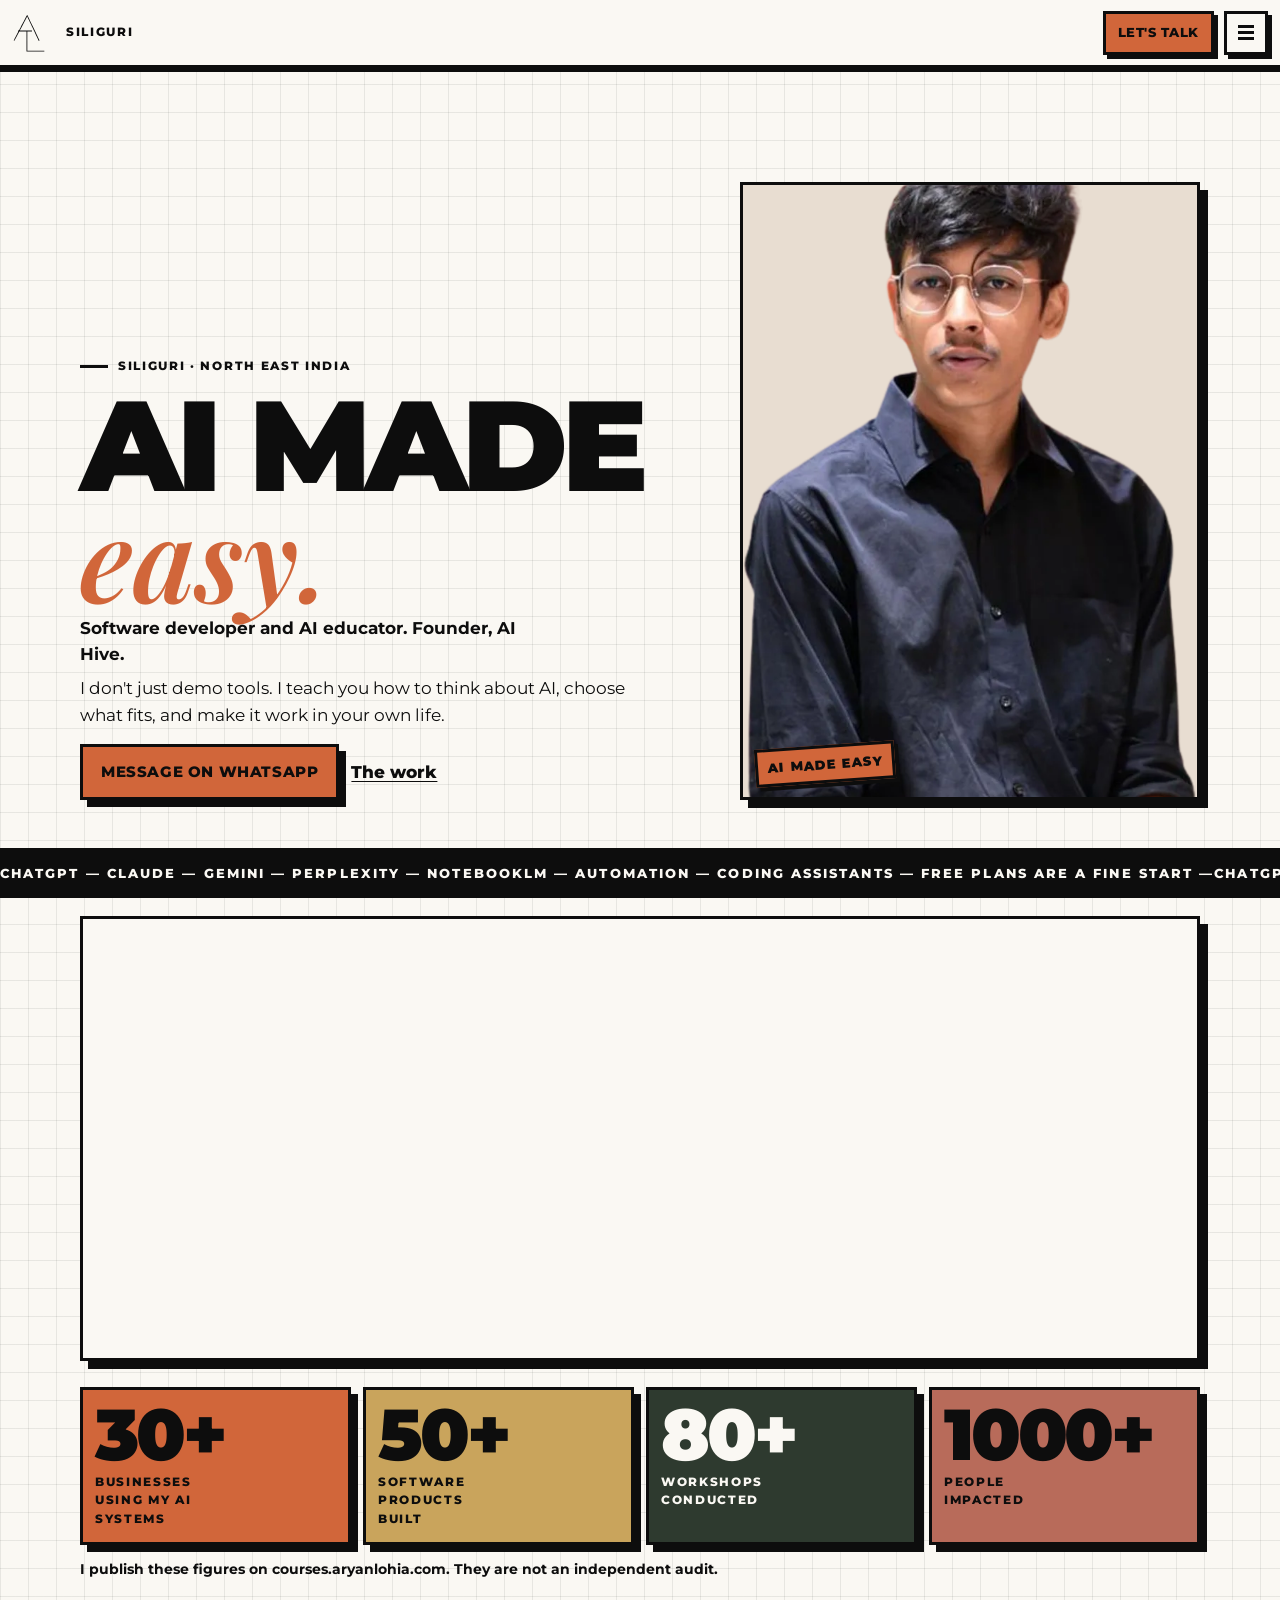
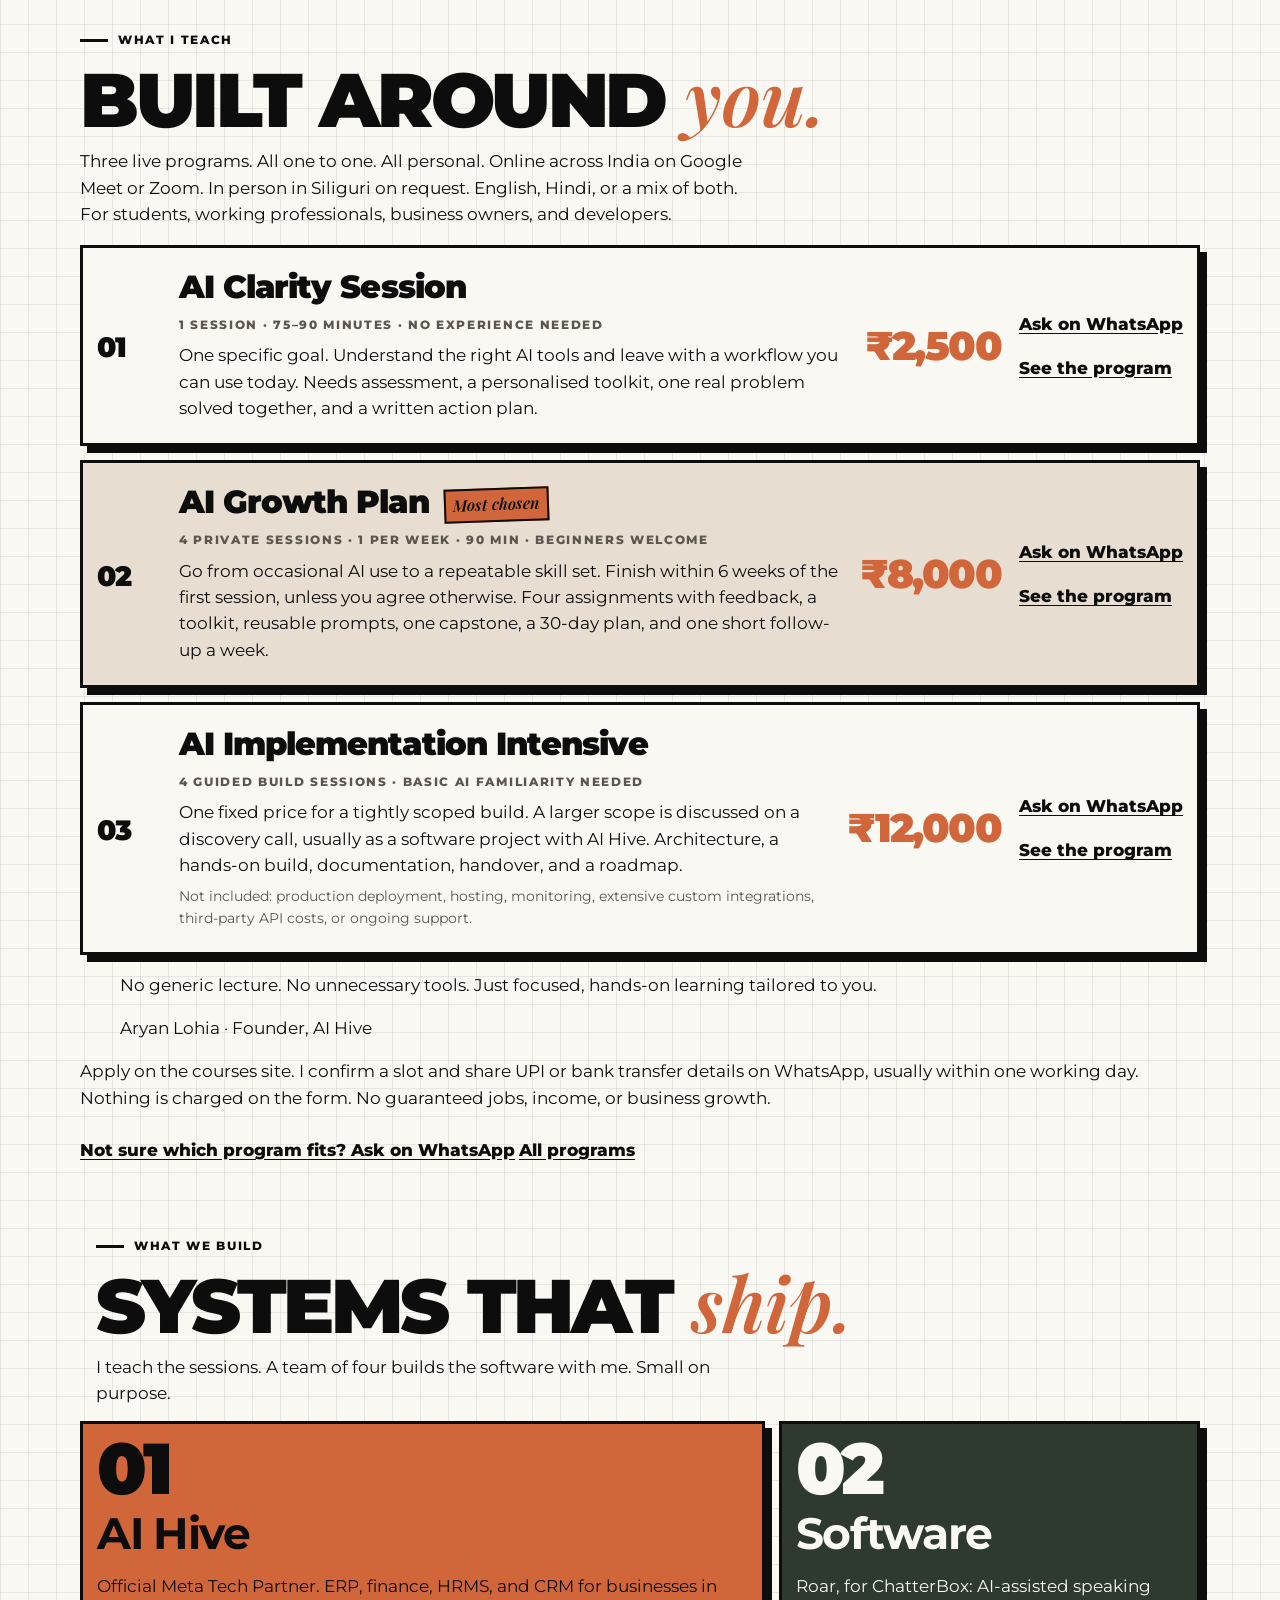
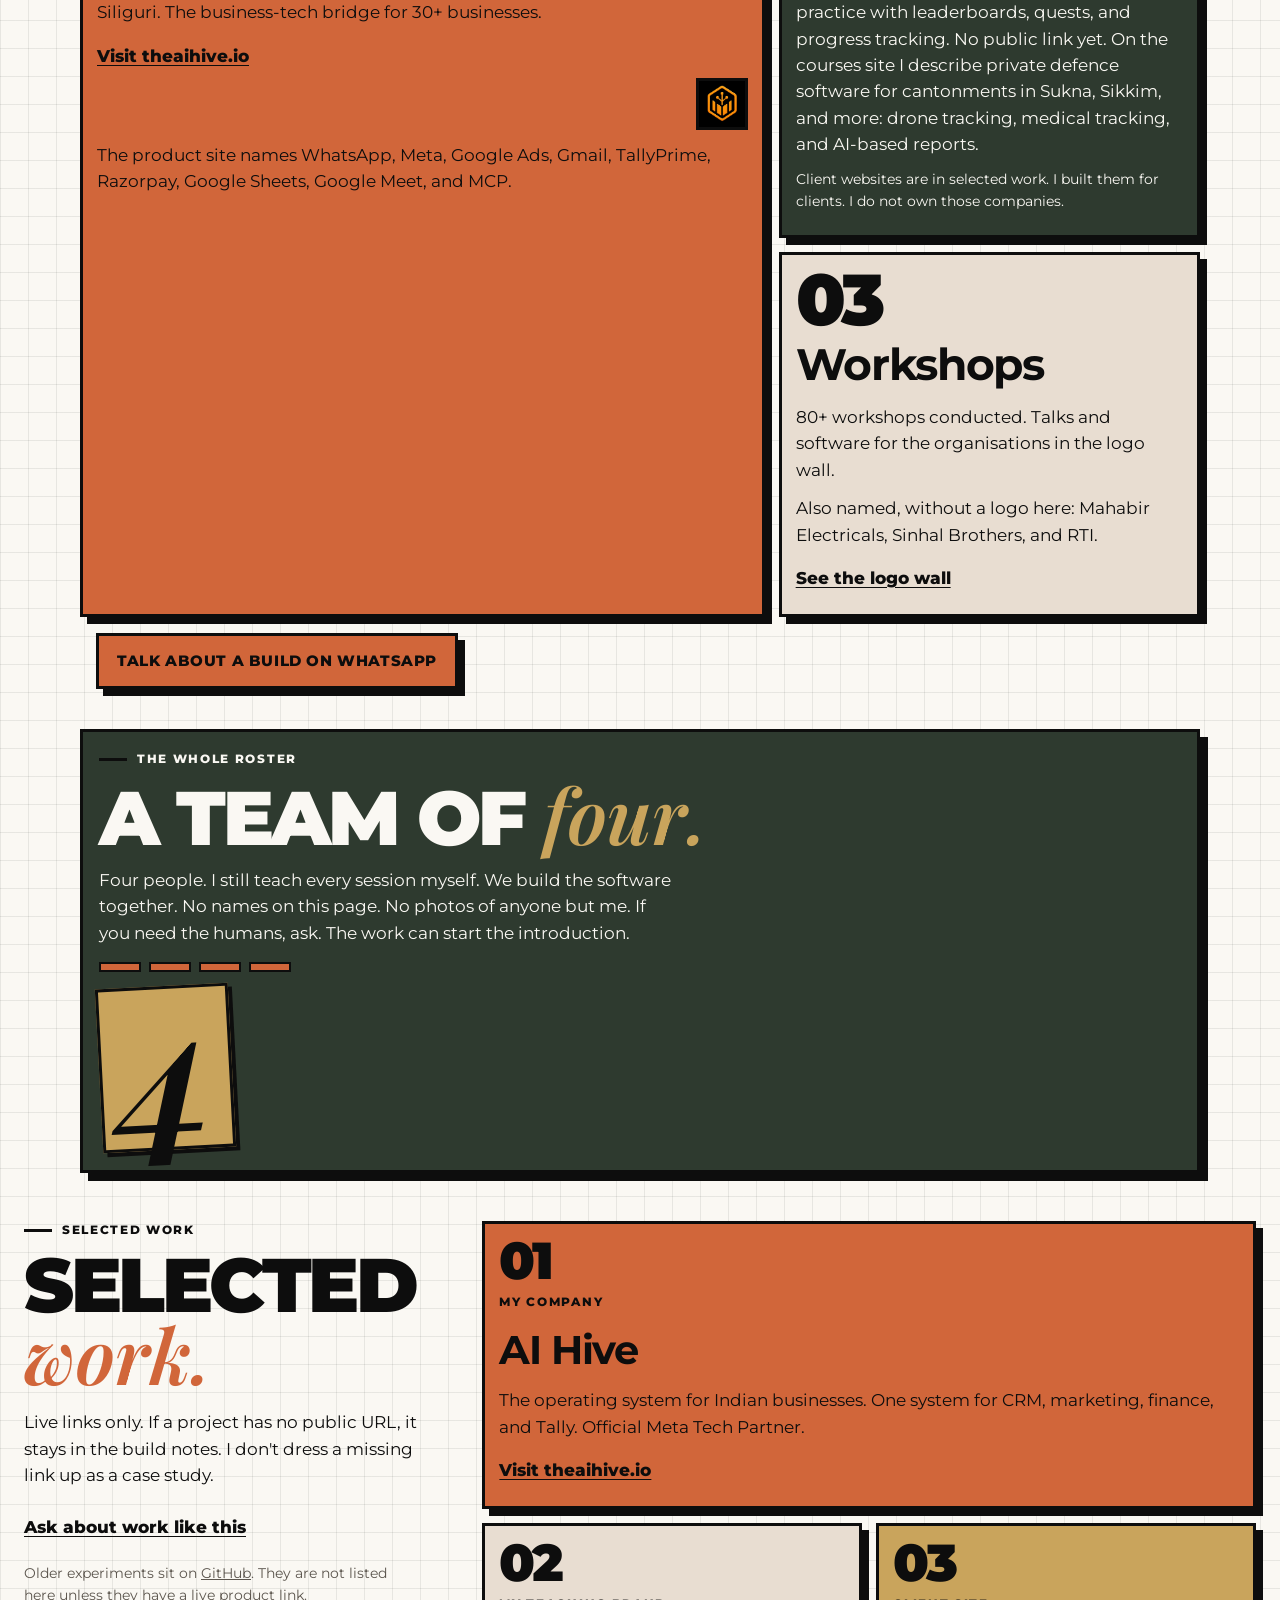
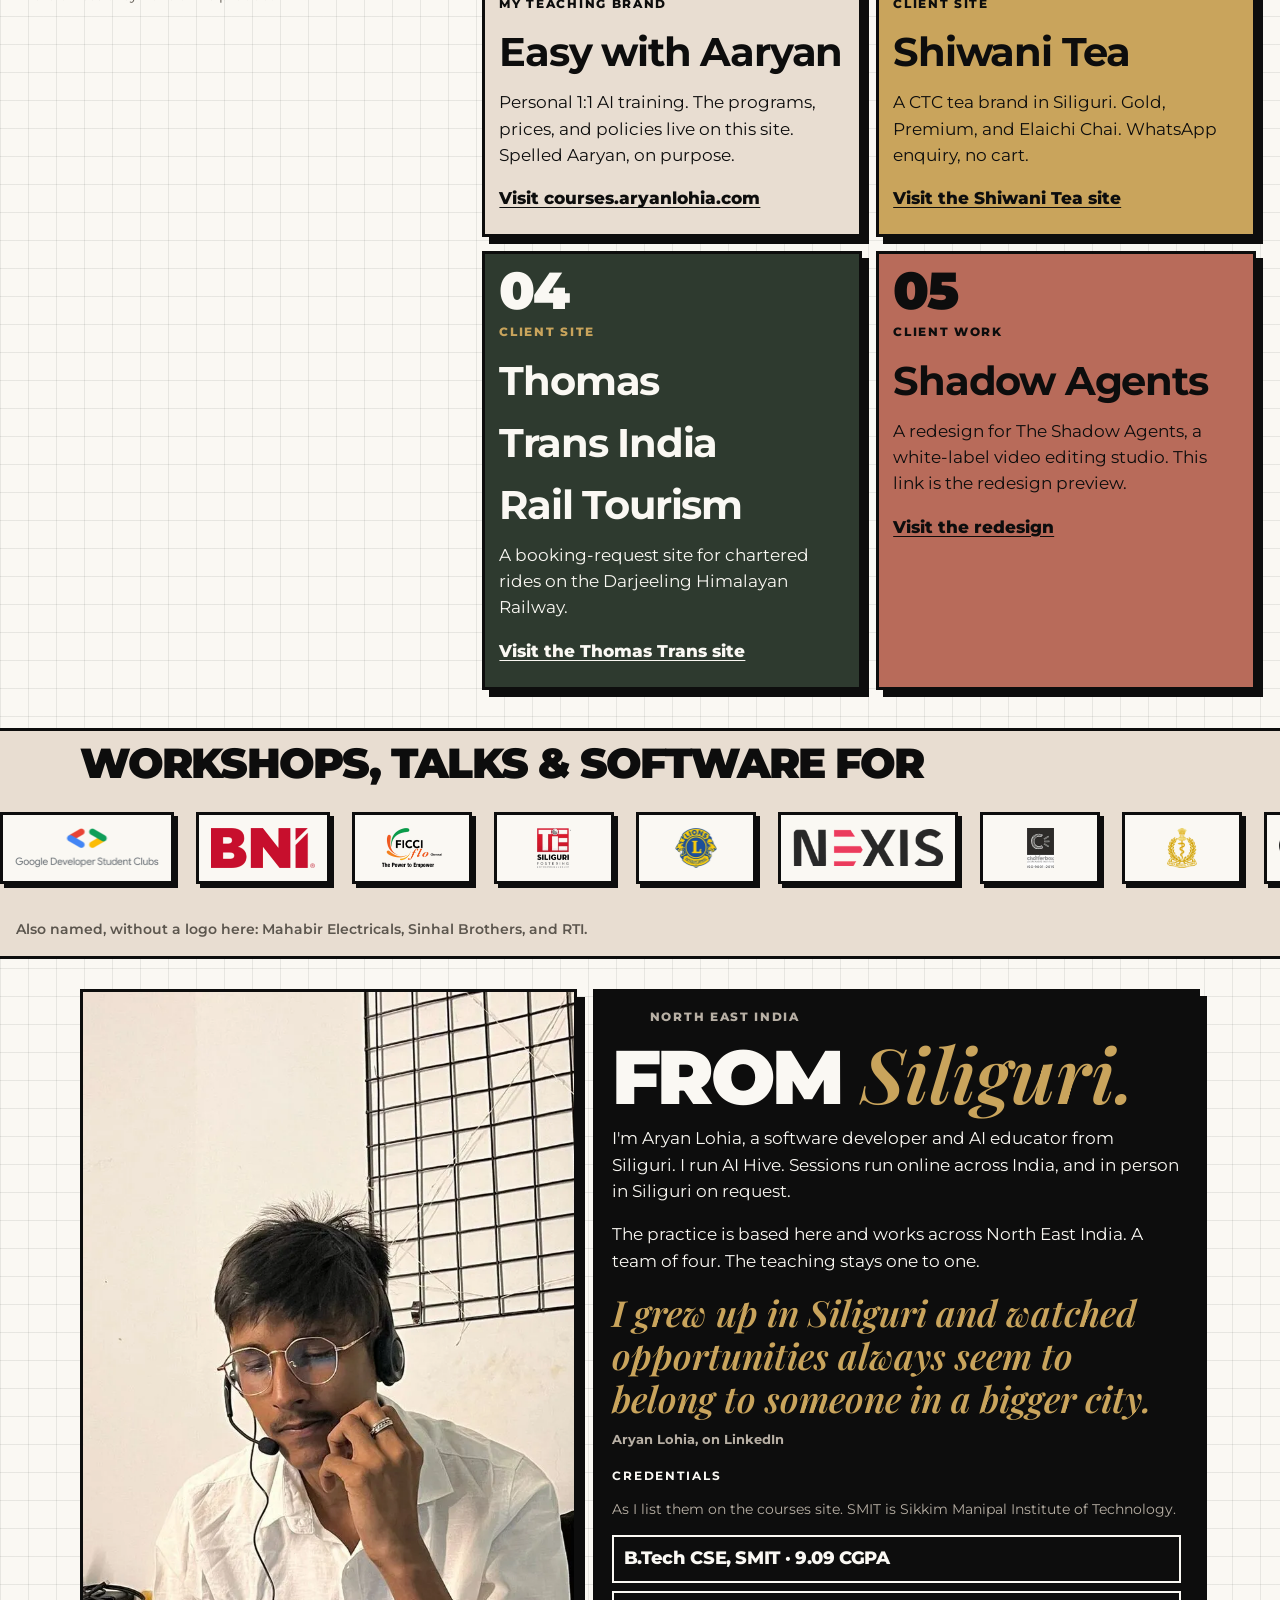
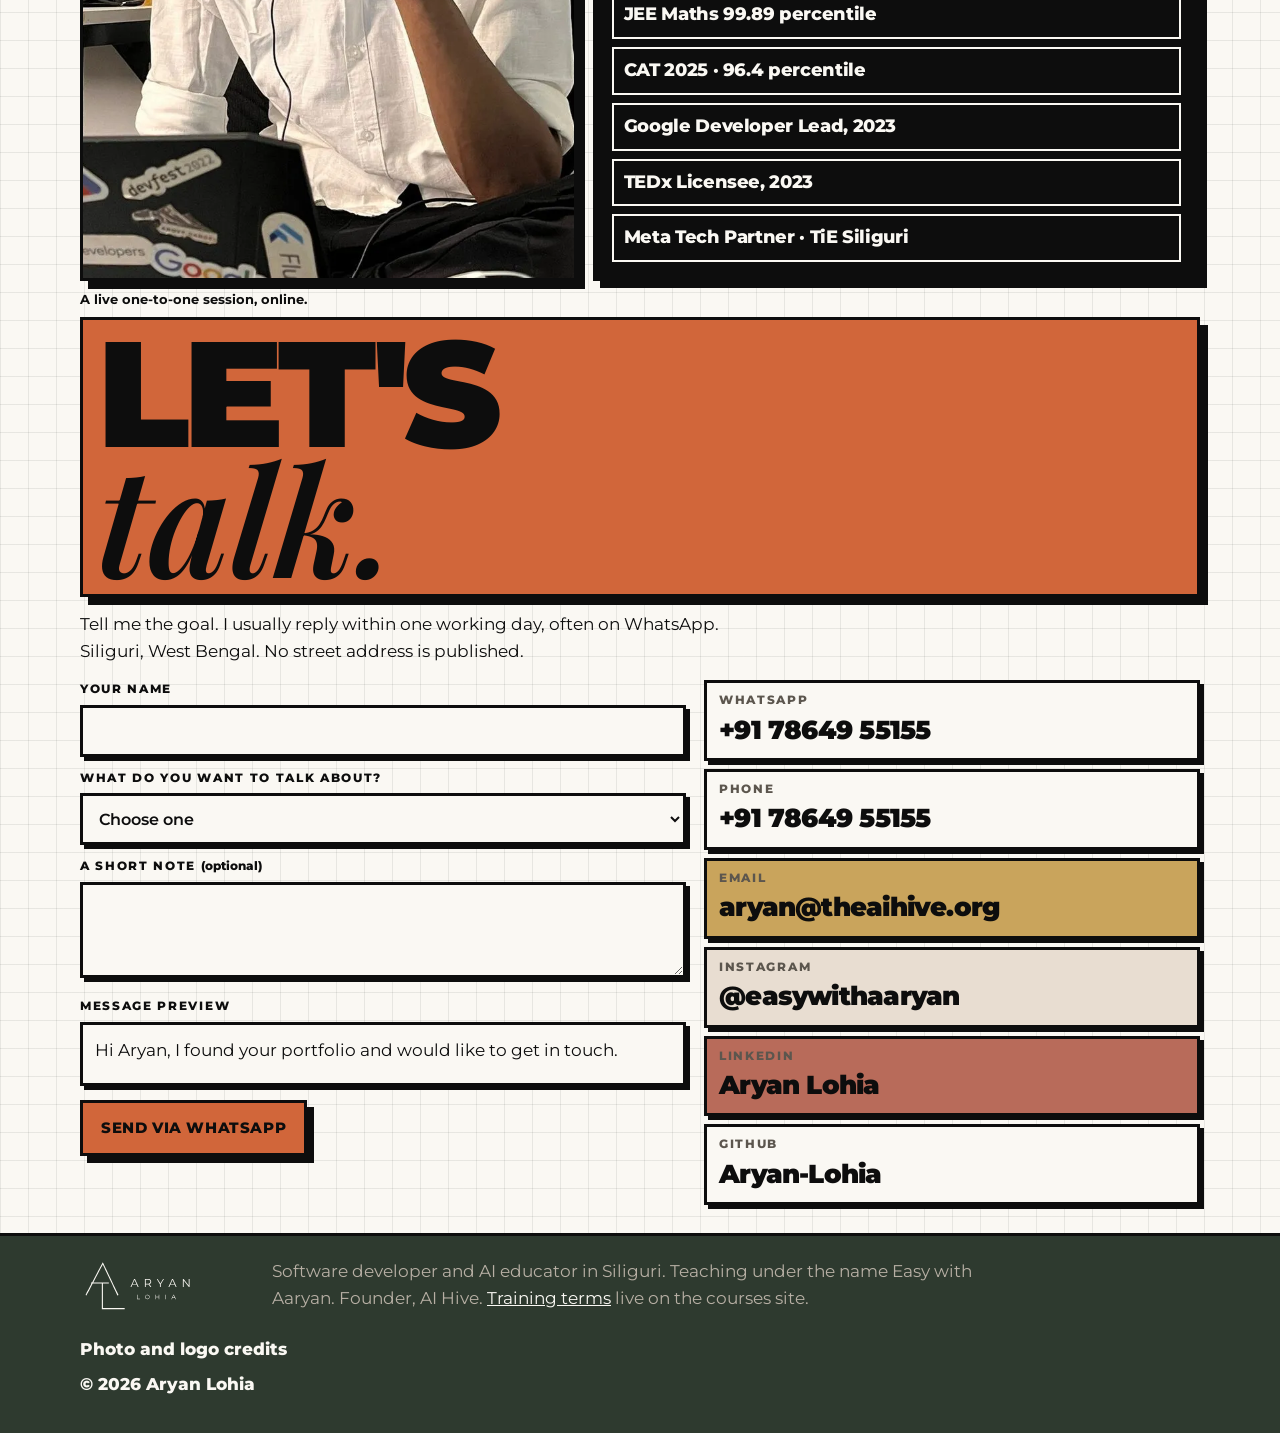
==== commit 8c2c2552: "Restyle the portfolio as modern neo-brutalism. Ivory and sand fields, 3px ink borders, and hard blac" ====
--- a/portfolio/index.html
+++ b/portfolio/index.html
@@ -31,7 +31,7 @@
   <link rel="apple-touch-icon" href="assets/apple-touch-icon.png">
   <link rel="preconnect" href="https://fonts.googleapis.com">
   <link rel="preconnect" href="https://fonts.gstatic.com" crossorigin>
-  <link href="https://fonts.googleapis.com/css2?family=Montserrat:wght@400;600;800&family=Playfair+Display:ital,wght@1,600&display=swap" rel="stylesheet">
+  <link href="https://fonts.googleapis.com/css2?family=Montserrat:wght@400;600;800;900&family=Playfair+Display:ital,wght@1,600&display=swap" rel="stylesheet">
   <link rel="preload" as="image" href="assets/img/aryan-lohia-ai-trainer.webp" type="image/webp" fetchpriority="high">
   <link rel="stylesheet" href="assets/css/style.css">
   <noscript><style>#preloader{display:none!important}</style></noscript>
@@ -98,7 +98,7 @@
   <div id="preloader" role="status" aria-live="polite">
     <p class="vh" id="pl-status">Loading</p>
     <div class="pl-inner">
-      <img class="pl-mark" src="assets/img/brand/AL_icon_ivory.svg" width="48" height="56" alt="">
+      <img class="pl-mark" src="assets/img/brand/AL_icon_black.svg" width="48" height="56" alt="">
       <p class="pl-line" aria-hidden="true"><span id="pl-sans">AI made</span> <em id="pl-serif">easy.</em></p>
     </div>
   </div>
@@ -143,6 +143,7 @@
       </div>
       <div class="hero-figure" id="hero-figure">
         <img src="assets/img/aryan-lohia-ai-trainer.webp" width="640" height="1295" alt="Aryan Lohia, AI trainer and founder of AI Hive" fetchpriority="high" decoding="async">
+        <p class="sticker">AI made easy</p>
       </div>
     </section>
 
@@ -168,19 +169,19 @@
     <section class="stats" id="proof" data-band="orange" aria-labelledby="proof-title">
       <h2 id="proof-title" class="vh">Numbers I publish</h2>
       <ol class="stat-list">
-        <li>
+        <li class="stat stat-orange">
           <p class="stat-num">30+</p>
           <p class="stat-label">Businesses using my AI systems</p>
         </li>
-        <li>
+        <li class="stat stat-gold">
           <p class="stat-num">50+</p>
           <p class="stat-label">Software products built</p>
         </li>
-        <li>
+        <li class="stat stat-forest">
           <p class="stat-num">80+</p>
           <p class="stat-label">Workshops conducted</p>
         </li>
-        <li>
+        <li class="stat stat-terra">
           <p class="stat-num">1000+</p>
           <p class="stat-label">People impacted</p>
         </li>
@@ -256,7 +257,7 @@
         <p class="lede on-dark">I teach the sessions. A team of four builds the software with me. Small on purpose.</p>
       </div>
       <div class="svc-list">
-        <article class="svc">
+        <article class="svc svc-orange">
           <div class="svc-head">
             <p class="svc-num" aria-hidden="true">01</p>
             <div>
@@ -272,7 +273,7 @@
             </div>
           </div>
         </article>
-        <article class="svc">
+        <article class="svc svc-forest">
           <div class="svc-head">
             <p class="svc-num" aria-hidden="true">02</p>
             <div>
@@ -286,7 +287,7 @@
             </div>
           </div>
         </article>
-        <article class="svc">
+        <article class="svc svc-sand">
           <div class="svc-head">
             <p class="svc-num" aria-hidden="true">03</p>
             <div>
@@ -325,7 +326,7 @@
           <p class="quiet">Older experiments sit on <a href="https://github.com/Aryan-Lohia" data-cursor="Open">GitHub</a>. They are not listed here unless they have a live product link.</p>
         </div>
         <div class="work-rows">
-          <article class="project">
+          <article class="project tile-orange">
             <p class="project-index">01</p>
             <div>
               <p class="project-kind">My company</p>
@@ -334,7 +335,7 @@
               <a class="text-link" href="https://theaihive.io" target="_blank" rel="noopener noreferrer" data-cursor="Open">Visit theaihive.io<span class="vh"> (opens in a new tab)</span></a>
             </div>
           </article>
-          <article class="project">
+          <article class="project tile-sand">
             <p class="project-index">02</p>
             <div>
               <p class="project-kind">My teaching brand</p>
@@ -343,7 +344,7 @@
               <a class="text-link" href="https://courses.aryanlohia.com" target="_blank" rel="noopener noreferrer" data-cursor="Open">Visit courses.aryanlohia.com<span class="vh"> (opens in a new tab)</span></a>
             </div>
           </article>
-          <article class="project">
+          <article class="project tile-gold">
             <p class="project-index">03</p>
             <div>
               <p class="project-kind">Client site</p>
@@ -352,7 +353,7 @@
               <a class="text-link" href="https://aryan-lohia.github.io/Shiwani-tea/" target="_blank" rel="noopener noreferrer" data-cursor="Open">Visit the Shiwani Tea site<span class="vh"> (opens in a new tab)</span></a>
             </div>
           </article>
-          <article class="project">
+          <article class="project tile-forest">
             <p class="project-index">04</p>
             <div>
               <p class="project-kind">Client site</p>
@@ -361,7 +362,7 @@
               <a class="text-link" href="https://aryan-lohia.github.io/transindiarail/" target="_blank" rel="noopener noreferrer" data-cursor="Open">Visit the Thomas Trans site<span class="vh"> (opens in a new tab)</span></a>
             </div>
           </article>
-          <article class="project">
+          <article class="project tile-terra">
             <p class="project-index">05</p>
             <div>
               <p class="project-kind">Client work</p>
--- a/portfolio/assets/css/style.css
+++ b/portfolio/assets/css/style.css
@@ -1,21 +1,21 @@
-/* Aryan Lohia portfolio. Brand kit v2. Two families. No card grid. */
+/* Neo-brutal portfolio. Ivory field, 3px ink, hard offset shadows. No gradients, no glow. */
 
 :root {
-  --charcoal: #0D0D0D;
+  --ink: #0D0D0D;
   --ivory: #FAF8F3;
+  --sand: #E8DDD1;
   --orange: #D1663A;
+  --gold: #C9A45C;
+  --forest: #2E3A2F;
+  --terra: #B86B5A;
   --stone: #B7AFA4;
-  --forest: #2E3A2F;
-  --sand: #E8DDD1;
-  --gold: #C9A45C;
-  --gold-hi: #F3DE9A;
-  --line: #E4DCD1;
   --muted: #5C564E;
-  --ink: #6E675F;
   --sans: "Montserrat", "Segoe UI", sans-serif;
   --serif: "Playfair Display", Georgia, serif;
-  --ease: cubic-bezier(.2, .8, .2, 1);
-  --nav-h: 64px;
+  --line: 3px solid var(--ink);
+  --shadow: 7px 7px 0 var(--ink);
+  --shadow-sm: 4px 4px 0 var(--ink);
+  --nav-h: 68px;
   color-scheme: light;
 }
 
@@ -25,40 +25,44 @@
 
 body {
   margin: 0;
-  background: var(--ivory);
-  color: var(--charcoal);
+  background-color: var(--ivory);
+  background-image:
+    linear-gradient(to right, rgba(13, 13, 13, .08) 1px, transparent 1px),
+    linear-gradient(to bottom, rgba(13, 13, 13, .08) 1px, transparent 1px);
+  background-size: 28px 28px;
+  color: var(--ink);
   font-family: var(--sans);
+  font-size: 17px;
   font-weight: 400;
-  font-size: 17px;
-  line-height: 1.6;
+  line-height: 1.55;
   overflow-x: clip;
 }
 
 img { max-width: 100%; height: auto; }
 h1, h2, h3 { text-wrap: balance; }
-p { text-wrap: pretty; }
 a { color: inherit; }
 
-:focus-visible { outline: 3px solid var(--orange); outline-offset: 3px; }
-[data-band="charcoal"] :focus-visible,
-[data-band="forest"] :focus-visible { outline-color: var(--gold-hi); }
-.btn:focus-visible { outline-color: var(--charcoal); }
-[data-band="charcoal"] .btn:focus-visible,
-[data-band="forest"] .btn:focus-visible { outline-color: var(--ivory); }
+:focus-visible { outline: 3px solid var(--ink); outline-offset: 3px; }
+.tile-forest :focus-visible,
+.svc-forest :focus-visible,
+.stat-forest :focus-visible,
+.site-footer :focus-visible { outline-color: var(--ivory); }
 
 .skip {
   position: absolute;
   left: 12px;
-  top: -48px;
+  top: -60px;
   z-index: 90;
-  background: var(--charcoal);
-  color: var(--ivory);
-  padding: 12px 16px;
-  font-weight: 700;
+  background: var(--orange);
+  color: var(--ink);
+  border: var(--line);
+  box-shadow: var(--shadow-sm);
+  padding: 10px 14px;
+  font-weight: 800;
   text-decoration: none;
   min-height: 44px;
 }
-.skip:focus { top: 12px; }
+.skip:focus { top: 10px; }
 
 .vh {
   position: absolute;
@@ -72,35 +76,26 @@
   border: 0;
 }
 
-.wrap { width: min(1180px, calc(100% - 32px)); margin-inline: auto; }
-
-.eyebrow {
-  display: flex;
-  align-items: center;
-  gap: 12px;
-  margin: 0 0 12px;
+.wrap { width: min(1120px, calc(100% - 32px)); margin-inline: auto; }
+
+.eyebrow, .tag, .pro-meta, .project-kind, .stat-label, .contact-list span, .field label, .preview-label {
+  font-weight: 800;
+  letter-spacing: .14em;
+  text-transform: uppercase;
   font-size: 12px;
-  font-weight: 600;
-  letter-spacing: .16em;
-  text-transform: uppercase;
-  color: var(--muted);
-}
-[data-band="charcoal"] .eyebrow,
-[data-band="forest"] .eyebrow { color: var(--stone); }
-.eyebrow-rule { width: 28px; height: 2px; background: var(--orange); flex: none; }
+}
+.eyebrow { display: flex; align-items: center; gap: 10px; margin: 0 0 12px; }
+.eyebrow-rule { width: 28px; height: 3px; background: var(--ink); flex: none; }
 
 h1, h2, .stat-num, .svc-num, .team-num, .project-index, .pro-index, .lets {
   font-family: var(--sans);
-  font-weight: 800;
+  font-weight: 900;
   letter-spacing: -.045em;
-  line-height: .88;
-}
-
-h2 {
-  margin: 0 0 16px;
-  font-size: clamp(40px, 8vw, 92px);
+  line-height: .9;
   text-transform: uppercase;
 }
+
+h2 { margin: 0 0 14px; font-size: clamp(36px, 7vw, 76px); }
 
 .accent, .shine, .hot, .lets em, .effect-title em {
   font-family: var(--serif);
@@ -109,56 +104,59 @@
   text-transform: none;
   letter-spacing: 0;
 }
-
-h2 .accent { color: var(--orange); }
-[data-band="charcoal"] h2 .accent,
-[data-band="forest"] h2 .accent,
-.team h2 .accent { color: var(--gold); }
-
-.lede { max-width: 40rem; margin: 0 0 16px; font-size: 18px; }
-.lede.on-dark, .on-dark { color: var(--ivory); }
+h2 .accent, .effect-title em { color: var(--orange); }
+
+.lede { max-width: 42rem; margin: 0 0 14px; }
 .quiet { color: var(--muted); font-size: 14px; }
-[data-band="charcoal"] .quiet,
-[data-band="forest"] .quiet,
-.services .quiet { color: var(--stone); }
 
 .text-link {
-  font-weight: 600;
+  font-weight: 800;
   text-decoration: underline;
-  text-underline-offset: .22em;
+  text-underline-offset: .18em;
   min-height: 44px;
   display: inline-flex;
   align-items: center;
 }
-.text-link.on-dark { color: var(--ivory); }
-
+
+.btn, .header-wa, .press {
+  transition: transform .12s linear, box-shadow .12s linear;
+}
 .btn {
   display: inline-flex;
   align-items: center;
   justify-content: center;
-  gap: 10px;
   min-height: 56px;
-  padding: 0 22px;
-  border: 0;
-  border-radius: 999px;
+  padding: 0 18px;
+  border: var(--line);
+  border-radius: 0;
   background: var(--orange);
-  color: var(--charcoal);
+  color: var(--ink);
+  box-shadow: var(--shadow);
   font-family: inherit;
-  font-size: 16px;
-  font-weight: 700;
-  line-height: 1;
+  font-size: 15px;
+  font-weight: 800;
+  letter-spacing: .04em;
+  text-transform: uppercase;
   text-decoration: none;
   white-space: nowrap;
   cursor: pointer;
 }
-
-.js .reveal { opacity: 0; transform: translateY(28px); transition: opacity .7s var(--ease), transform .7s var(--ease); }
+.btn:hover, .btn:focus-visible, .header-wa:hover, .press:hover {
+  transform: translate(3px, 3px);
+  box-shadow: 3px 3px 0 var(--ink);
+}
+.btn:active, .header-wa:active, .press:active {
+  transform: translate(7px, 7px);
+  box-shadow: 0 0 0 var(--ink);
+}
+
+.js .reveal { opacity: 0; transform: translateY(16px); transition: opacity .35s linear, transform .35s linear; }
 .js .reveal.in { opacity: 1; transform: none; }
-.js .reveal.d1 { transition-delay: .08s; }
-.js .reveal.d2 { transition-delay: .16s; }
-.js .reveal.d3 { transition-delay: .22s; }
-
-section[id], #logos { scroll-margin-top: calc(var(--nav-h) + 12px); }
+.js .reveal.d1 { transition-delay: .06s; }
+.js .reveal.d2 { transition-delay: .12s; }
+.js .reveal.d3 { transition-delay: .18s; }
+
+section[id], #logos { scroll-margin-top: calc(var(--nav-h) + 10px); }
 
 /* Loader */
 
@@ -169,161 +167,87 @@
   display: flex;
   align-items: center;
   justify-content: center;
-  background: var(--charcoal);
-  color: var(--ivory);
-  transition: opacity .6s var(--ease), visibility .6s var(--ease);
-  animation: plFailsafe .4s ease 4.6s forwards;
+  background: var(--ivory);
+  animation: plFailsafe .2s linear 4.6s forwards;
 }
 #preloader.done { opacity: 0; visibility: hidden; pointer-events: none; }
 @keyframes plFailsafe { to { opacity: 0; visibility: hidden; pointer-events: none; } }
-.pl-inner { text-align: center; padding: 24px; }
-.pl-mark {
-  width: 48px;
-  height: 56px;
-  display: block;
-  margin: 0 auto 18px;
-  animation: markIn 1s var(--ease) both;
-}
-@keyframes markIn {
-  from { opacity: 0; transform: scale(.6) rotate(-8deg); }
-  to { opacity: 1; transform: none; }
-}
-.pl-line {
-  margin: 0;
-  font-size: clamp(40px, 10vw, 88px);
-  font-weight: 800;
-  letter-spacing: -.04em;
-  line-height: .9;
-  text-transform: uppercase;
-}
+.pl-inner {
+  background: var(--orange);
+  color: var(--ink);
+  border: var(--line);
+  box-shadow: 8px 8px 0 var(--ink);
+  padding: 22px 20px 18px;
+  text-align: center;
+}
+.pl-mark { width: 48px; height: 56px; display: block; margin: 0 auto 10px; }
+.pl-line { margin: 0; font-size: clamp(36px, 8vw, 64px); font-weight: 900; letter-spacing: -.04em; text-transform: uppercase; line-height: .9; }
 .pl-line em {
   display: block;
   font-family: var(--serif);
   font-style: italic;
   font-weight: 600;
   text-transform: none;
-  color: var(--gold);
+  color: var(--ink);
+  -webkit-text-fill-color: var(--ink);
 }
 #pl-sans, #pl-serif { opacity: 0; }
 .js.ready #pl-sans, .js.ready #pl-serif,
 html:not(.js) #pl-sans, html:not(.js) #pl-serif { opacity: 1; }
 
-/* Cursor */
-
-.cursor {
-  display: none;
-  position: fixed;
-  z-index: 80;
-  left: 0;
-  top: 0;
-  pointer-events: none;
-  mix-blend-mode: normal;
-}
-html.has-cursor .cursor { display: block; }
-html.has-cursor, html.has-cursor a, html.has-cursor button { cursor: none; }
-html.has-cursor input, html.has-cursor select, html.has-cursor textarea, html.has-cursor summary { cursor: auto; }
-.cursor-dot {
-  width: 14px;
-  height: 14px;
-  margin: -7px 0 0 -7px;
-  border-radius: 50%;
-  background: var(--orange);
-  box-shadow: 0 0 0 6px rgba(209, 102, 58, .25);
-}
-.cursor-label {
-  display: block;
-  margin: 10px 0 0 10px;
-  font-size: 11px;
-  font-weight: 800;
-  letter-spacing: .14em;
-  text-transform: uppercase;
-  color: var(--charcoal);
-  background: var(--orange);
-  padding: 4px 8px;
-  width: max-content;
-  max-width: 120px;
-}
-.cursor-label:empty { display: none; }
-
-/* Header + menu */
-
-.site-header {
+.cursor { display: none !important; }
+
+/* Header */
+
+.site-header, .site-header.on-dark, .site-header.is-solid, .site-header.menu-open {
   position: fixed;
   inset: 0 0 auto 0;
   z-index: 70;
   height: var(--nav-h);
   display: flex;
   align-items: center;
-  gap: 12px;
-  padding: 0 16px;
-  color: var(--ivory);
-  background: transparent;
-}
-.site-header.is-solid[data-band="ivory"],
-.site-header.is-solid[data-band="sand"] {
-  background: var(--ivory);
-  color: var(--charcoal);
-}
-.site-header.is-solid[data-band="orange"] {
-  background: var(--orange);
-  color: var(--charcoal);
-}
-.site-header.is-solid[data-band="charcoal"] {
-  background: rgba(13, 13, 13, .92);
-  color: var(--ivory);
-}
-.site-header.is-solid[data-band="forest"] {
-  background: var(--forest);
-  color: var(--ivory);
-}
-.site-header.menu-open {
-  background: var(--charcoal);
-  color: var(--ivory);
-}
-.brand { display: inline-flex; align-items: center; min-width: 44px; min-height: 44px; }
+  gap: 10px;
+  padding: 0 12px;
+  background: var(--ivory);
+  color: var(--ink);
+  border-bottom: var(--line);
+  box-shadow: 0 4px 0 var(--ink);
+}
+.brand { display: inline-flex; min-width: 44px; min-height: 44px; align-items: center; }
 .brand img { width: 34px; height: 40px; display: block; }
-.logo-light { display: none; }
-.on-dark .logo-dark, .menu-open .logo-dark { display: none; }
-.on-dark .logo-light, .menu-open .logo-light { display: block; }
-.site-header.is-solid[data-band="ivory"] .logo-light,
-.site-header.is-solid[data-band="sand"] .logo-light,
-.site-header.is-solid[data-band="orange"] .logo-light { display: none; }
-.site-header.is-solid[data-band="ivory"] .logo-dark,
-.site-header.is-solid[data-band="sand"] .logo-dark,
-.site-header.is-solid[data-band="orange"] .logo-dark { display: block; }
-.header-place {
-  margin: 0;
-  font-size: 12px;
-  font-weight: 700;
-  letter-spacing: .16em;
-  text-transform: uppercase;
-}
+.logo-light { display: none !important; }
+.logo-dark { display: block !important; }
+.header-place { margin: 0; font-size: 12px; font-weight: 800; letter-spacing: .14em; text-transform: uppercase; }
 .header-wa {
   margin-left: auto;
+  min-height: 44px;
+  padding: 0 12px;
+  display: inline-flex;
+  align-items: center;
+  background: var(--orange);
+  color: var(--ink);
+  border: var(--line);
+  box-shadow: var(--shadow-sm);
   font-weight: 800;
   text-decoration: none;
-  letter-spacing: -.02em;
-  min-height: 44px;
-  display: inline-flex;
-  align-items: center;
+  text-transform: uppercase;
+  letter-spacing: .04em;
+  font-size: 13px;
 }
 .nav-toggle {
   width: 44px;
   height: 44px;
-  border: 0;
-  background: transparent;
-  color: inherit;
+  border: var(--line);
+  background: var(--ivory);
+  box-shadow: var(--shadow-sm);
   display: inline-flex;
   align-items: center;
   justify-content: center;
   cursor: pointer;
 }
+.nav-toggle:hover { transform: translate(2px, 2px); box-shadow: 2px 2px 0 var(--ink); }
 .nav-toggle-bars, .nav-toggle-bars::before, .nav-toggle-bars::after {
-  display: block;
-  width: 18px;
-  height: 2px;
-  background: currentColor;
-  position: relative;
+  display: block; width: 16px; height: 3px; background: var(--ink); position: relative;
 }
 .nav-toggle-bars::before, .nav-toggle-bars::after { content: ""; position: absolute; left: 0; }
 .nav-toggle-bars::before { top: -6px; }
@@ -338,481 +262,440 @@
   position: fixed;
   inset: 0;
   z-index: 60;
-  background: var(--charcoal);
-  color: var(--ivory);
+  background: var(--sand);
+  color: var(--ink);
   display: flex;
   flex-direction: column;
   justify-content: center;
-  padding: calc(var(--nav-h) + 12px) 24px 32px;
+  gap: 10px;
+  padding: calc(var(--nav-h) + 16px) 16px 24px;
   visibility: hidden;
   pointer-events: none;
 }
 .nav-overlay.open { visibility: visible; pointer-events: auto; }
 .nav-overlay a {
-  font-size: clamp(40px, 10vw, 88px);
-  font-weight: 800;
-  letter-spacing: -.045em;
+  font-size: clamp(32px, 8vw, 64px);
+  font-weight: 900;
+  letter-spacing: -.04em;
   text-transform: uppercase;
   text-decoration: none;
-  line-height: .95;
-  min-height: 44px;
+  line-height: 1;
+  border: var(--line);
+  box-shadow: 5px 5px 0 var(--ink);
+  background: var(--ivory);
+  padding: 8px 14px;
   width: max-content;
   max-width: 100%;
 }
-.nav-overlay a:hover { color: var(--gold); }
+.nav-overlay a:nth-child(2) { background: var(--orange); }
+.nav-overlay a:nth-child(3) { background: var(--gold); }
+.nav-overlay a:nth-child(4) { background: var(--ivory); }
+.nav-overlay a:nth-child(5) { background: var(--terra); }
+.nav-overlay a:hover { transform: translate(3px, 3px); box-shadow: 2px 2px 0 var(--ink); }
 
 /* Hero */
 
 .hero {
-  position: relative;
-  min-height: 100svh;
-  padding: calc(var(--nav-h) + 12px) 16px 88px;
-  background: var(--charcoal);
-  color: var(--ivory);
-  overflow: hidden;
-  display: flex;
-  align-items: flex-end;
-}
-.hero-copy { position: relative; z-index: 2; max-width: 920px; }
-.hero-copy::before {
-  content: "";
-  position: absolute;
-  z-index: -1;
-  left: -24px;
-  right: -24px;
-  top: -28%;
-  bottom: -28px;
-  background: linear-gradient(180deg, rgba(13, 13, 13, 0) 0%, rgba(13, 13, 13, 0) 46%, rgba(13, 13, 13, .92) 72%, #0D0D0D 100%);
-  pointer-events: none;
+  display: grid;
+  gap: 18px;
+  padding: calc(var(--nav-h) + 18px) 16px 28px;
+  color: var(--ink);
 }
 .hero h1 {
-  margin: 0 0 14px;
-  color: var(--ivory);
-  font-size: clamp(64px, 16vw, 188px);
-  text-transform: uppercase;
+  margin: 0 0 10px;
+  font-size: clamp(56px, 15vw, 128px);
+  color: var(--ink);
 }
 .hero h1 .shine {
   display: block;
   margin-top: .02em;
-  font-size: .92em;
+  font-size: .9em;
   line-height: .86;
-  color: var(--gold);
-}
-@supports ((-webkit-background-clip: text) or (background-clip: text)) {
-  .js.ready .shine {
-    background-image: linear-gradient(105deg, #C9A45C 0%, #C9A45C 35%, #F3DE9A 50%, #C9A45C 65%, #C9A45C 100%);
-    background-size: 220% 100%;
-    -webkit-background-clip: text;
-    background-clip: text;
-    -webkit-text-fill-color: transparent;
-    animation: shine 6s linear infinite;
-  }
-}
-@keyframes shine { to { background-position: -220% 0; } }
-.js.ready .hero-line { animation: rise .8s var(--ease) both; }
-@keyframes rise {
-  from { opacity: 0; transform: translateY(36px); }
-  to { opacity: 1; transform: none; }
-}
-.hero .eyebrow, .hero h1, .hero-role, .support-line, .hero .text-link {
-  text-shadow: 0 2px 14px #0D0D0D, 0 0 2px #0D0D0D;
-}
-.hero-role { margin: 0 0 8px; font-weight: 600; max-width: 28rem; }
-.support-line { margin: 0; max-width: 34rem; color: var(--stone); }
-.cta-row { display: flex; flex-wrap: wrap; align-items: center; gap: 12px 16px; margin-top: 22px; }
+  margin-bottom: .08em;
+  color: #D1663A;
+  -webkit-text-fill-color: #D1663A;
+  background: none;
+  opacity: 1;
+  text-shadow: none;
+}
+.hero-role { margin: 0 0 8px; font-weight: 700; max-width: 28rem; }
+.support-line { margin: 0; max-width: 36rem; }
+.cta-row { display: flex; flex-wrap: wrap; align-items: center; gap: 12px; margin-top: 16px; }
 .hero-figure {
+  position: relative;
+  justify-self: end;
+  width: min(100%, 460px);
+  border: var(--line);
+  background: var(--sand);
+  box-shadow: 8px 8px 0 var(--ink);
+}
+.hero-figure img {
+  display: block;
+  width: 100%;
+  height: 280px;
+  object-fit: cover;
+  object-position: center 12%;
+}
+.sticker {
   position: absolute;
-  z-index: 1;
-  right: 0;
-  bottom: 56px;
-  width: min(78vw, 380px);
-  height: min(58vh, 480px);
-  pointer-events: none;
-}
-.hero-figure::before {
-  content: "";
-  position: absolute;
-  left: 10%;
-  top: 0;
-  width: 80%;
-  height: 55%;
-  background: radial-gradient(circle, rgba(209, 102, 58, .55), rgba(209, 102, 58, 0) 68%);
-}
-.hero-figure img {
-  position: relative;
-  width: 100%;
-  height: 100%;
-  object-fit: contain;
-  object-position: center bottom;
+  left: 12px;
+  bottom: 14px;
+  margin: 0;
+  background: var(--orange);
+  color: var(--ink);
+  border: var(--line);
+  box-shadow: var(--shadow-sm);
+  padding: 6px 10px;
+  font-weight: 900;
+  font-size: 13px;
+  letter-spacing: .08em;
+  text-transform: uppercase;
+  transform: rotate(-4deg);
 }
 
 /* Ticker */
 
-.ticker { background: var(--orange); color: var(--charcoal); overflow: hidden; }
+.ticker {
+  background: var(--ink);
+  color: var(--ivory);
+  border-top: var(--line);
+  border-bottom: var(--line);
+  overflow: hidden;
+}
 .marquee { overflow: hidden; width: 100%; max-width: 100%; }
-.marquee-track {
-  display: flex;
-  width: max-content;
-  animation: ticker 28s linear infinite;
-}
+.marquee-track { display: flex; width: max-content; animation: ticker 28s linear infinite; }
 .ticker .marquee-track p {
   margin: 0;
-  padding: 14px 0;
-  font-size: 14px;
+  padding: 12px 0;
+  font-size: 13px;
   font-weight: 800;
-  letter-spacing: .14em;
+  letter-spacing: .16em;
   text-transform: uppercase;
   white-space: nowrap;
 }
 @keyframes ticker { to { transform: translateX(-50%); } }
 .marquee:hover .marquee-track { animation-play-state: paused; }
 
-/* Effect */
-
+/* Effect banner */
+
+.effect { padding: 22px 16px; }
+.effect-banner {
+  background: var(--ivory);
+  border: var(--line);
+  box-shadow: 8px 8px 0 var(--ink);
+  padding: 18px 16px 22px;
+}
+.effect .eyebrow { display: none; }
+.effect-title { margin: 0; font-size: clamp(40px, 9vw, 92px); }
+.effect-title span, .effect-title em { display: block; }
+.effect-body { max-width: 40rem; margin: 14px 0 0; font-size: clamp(18px, 2vw, 22px); font-weight: 600; }
+
+/* I need the banner wrapper. If HTML doesn't have .effect-banner, style .effect itself. */
 .effect {
-  background: var(--ivory);
-  padding: 72px 16px 64px;
-  overflow: hidden;
-}
-.effect-title {
-  margin: 0;
-  font-size: clamp(40px, 10.5vw, 140px);
-}
-.effect-title span, .effect-title em { display: block; }
-.effect-title em {
-  font-size: 1.08em;
-  color: var(--orange);
-  line-height: .85;
-}
-.effect-body {
-  max-width: 38rem;
-  margin: 22px 0 0;
-  font-size: clamp(18px, 2.2vw, 24px);
-  font-weight: 600;
-  line-height: 1.4;
+  margin: 18px 16px;
+  background: var(--ivory);
+  border: var(--line);
+  box-shadow: 8px 8px 0 var(--ink);
+  padding: 18px 16px 22px;
 }
 
 /* Stats */
 
-.stats {
-  background: var(--orange);
-  color: var(--charcoal);
-  padding: 28px 16px 36px;
-}
+.stats { padding: 8px 16px 22px; background: transparent; }
 .stat-list {
   list-style: none;
   margin: 0;
   padding: 0;
   display: grid;
   grid-template-columns: 1fr 1fr;
-  gap: 8px 16px;
-}
-.stat-num {
-  margin: 0;
-  font-size: clamp(48px, 12vw, 120px);
-  color: var(--ivory);
-  line-height: .85;
-}
-.stat-label {
-  margin: 4px 0 12px;
-  font-size: 14px;
-  font-weight: 700;
-  max-width: 16ch;
-}
-.stat-note { margin: 8px 0 0; font-size: 14px; font-weight: 600; max-width: 46rem; }
+  gap: 12px;
+}
+.stat {
+  border: var(--line);
+  box-shadow: var(--shadow);
+  padding: 12px 12px 14px;
+  min-width: 0;
+}
+.stat-orange { background: var(--orange); color: var(--ink); }
+.stat-gold { background: var(--gold); color: var(--ink); }
+.stat-forest { background: var(--forest); color: var(--ivory); }
+.stat-terra { background: var(--terra); color: var(--ink); }
+.stat-num { margin: 0; font-size: clamp(40px, 10vw, 72px); }
+.stat-forest .stat-num, .stat-forest .stat-label { color: var(--ivory); }
+.stat-label { margin: 6px 0 0; max-width: 14ch; }
+.stat-note { margin: 14px 0 0; font-size: 14px; font-weight: 700; max-width: 40rem; }
 
 /* Programs */
 
-.programs { background: var(--ivory); padding: 72px 0 48px; }
-.pro-table { margin-top: 28px; border-top: 2px solid var(--charcoal); }
+.programs { padding: 28px 0 20px; }
+.pro-table { margin-top: 18px; display: grid; gap: 14px; padding: 0 16px; }
 .pro-row {
   display: grid;
   grid-template-columns: auto 1fr;
-  gap: 6px 14px;
-  padding: 22px 16px;
-  border-bottom: 1px solid var(--charcoal);
-  align-items: start;
-}
-.pro-index {
-  margin: 6px 0 0;
-  font-size: clamp(28px, 4vw, 40px);
-  color: var(--muted);
-}
-.pro-main h3 { margin: 0 0 6px; font-size: clamp(26px, 4vw, 40px); letter-spacing: -.03em; }
+  gap: 6px 12px;
+  padding: 14px;
+  background: var(--ivory);
+  border: var(--line);
+  box-shadow: var(--shadow);
+}
+.pro-row.is-hot { background: var(--sand); }
+.pro-index { margin: 4px 0 0; font-size: 28px; }
+.pro-main h3 { margin: 0 0 4px; font-size: clamp(22px, 4vw, 32px); letter-spacing: -.03em; text-transform: none; font-weight: 900; }
 .pro-main h3 a { text-decoration: none; }
 .pro-main h3 a:hover { text-decoration: underline; }
-.hot { color: var(--charcoal); font-size: .55em; margin-left: .35em; }
-.pro-meta {
-  margin: 0 0 8px;
-  font-size: 13px;
-  font-weight: 700;
-  letter-spacing: .04em;
-  text-transform: uppercase;
-  color: var(--muted);
-}
+.hot {
+  display: inline-block;
+  margin-left: 6px;
+  background: var(--orange);
+  color: var(--ink);
+  border: 2px solid var(--ink);
+  padding: 2px 7px 3px;
+  font-size: 16px;
+  transform: rotate(-2deg);
+  vertical-align: middle;
+}
+.pro-meta { margin: 0 0 6px; color: var(--muted); }
 .pro-main p { margin: 0 0 8px; }
 .pro-price {
   margin: 0;
+  grid-column: 2;
   font-size: 40px;
-  font-weight: 800;
+  font-weight: 900;
   letter-spacing: -.04em;
   line-height: 1;
   color: var(--orange);
-  grid-column: 2;
-}
-.pro-actions { grid-column: 2; display: flex; flex-wrap: wrap; gap: 8px 18px; }
-.is-hot { background: var(--sand); }
-.programs blockquote { margin: 36px 0 16px; padding: 0; border: 0; }
-.programs blockquote p {
-  margin: 0;
+}
+.pro-actions { grid-column: 2; display: flex; flex-wrap: wrap; gap: 6px 16px; }
+
+/* Services — three different blocks */
+
+.services { padding: 28px 16px 32px; }
+.svc-list { display: grid; gap: 14px; margin-top: 8px; }
+.svc { border: var(--line); box-shadow: var(--shadow); padding: 14px; }
+.svc-orange { background: var(--orange); color: var(--ink); }
+.svc-forest { background: var(--forest); color: var(--ivory); }
+.svc-sand { background: var(--sand); color: var(--ink); }
+.svc-num { margin: 0; font-size: clamp(42px, 8vw, 72px); line-height: .85; }
+.svc h3 { margin: 0 0 6px; font-size: clamp(28px, 5vw, 44px); letter-spacing: -.03em; }
+.svc-tease, .svc-detail-in p { margin: 0 0 8px; }
+.svc-orange .svc-tease, .svc-orange .quiet, .svc-sand .svc-tease, .svc-sand .quiet, .svc-terra .quiet { color: var(--ink); }
+.svc-forest .svc-tease, .svc-forest .quiet, .svc-forest .text-link { color: var(--ivory); }
+.hive-mark { width: 52px; height: 52px; object-fit: cover; border: var(--line); float: right; margin: 0 0 8px 10px; background: var(--ink); }
+.svc-head::after { content: ""; display: block; clear: both; }
+.svc-detail { display: block; }
+.svc-detail-in { padding-top: 4px; }
+.svc-cta { margin-top: 16px; }
+
+/* Team */
+
+.team {
+  margin: 8px 16px 28px;
+  background: var(--forest);
+  color: var(--ivory);
+  border: var(--line);
+  box-shadow: 8px 8px 0 var(--ink);
+  padding: 18px 16px 20px;
+}
+.team h2 { max-width: 12ch; }
+.team h2 .accent { color: var(--gold); }
+.team-body { max-width: 36rem; margin: 8px 0 0; }
+.team-marks { display: flex; gap: 8px; list-style: none; margin: 16px 0 0; padding: 0; }
+.team-marks li { width: 42px; height: 10px; background: var(--orange); border: 2px solid var(--ink); }
+.team-num {
+  display: inline-block;
+  margin: 14px 0 0;
+  background: var(--gold);
+  color: var(--ink);
+  border: var(--line);
+  box-shadow: var(--shadow-sm);
   font-family: var(--serif);
   font-style: italic;
   font-weight: 600;
-  font-size: clamp(26px, 3.2vw, 42px);
-  line-height: 1.2;
-}
-.programs blockquote footer { margin-top: 10px; color: var(--muted); font-size: 14px; font-weight: 600; }
-.teach-links { display: flex; flex-wrap: wrap; gap: 8px 22px; }
-
-/* Services */
-
-.services {
-  background: var(--charcoal);
-  color: var(--ivory);
-  padding: 72px 0 56px;
-}
-.svc-list { margin-top: 12px; border-top: 1px solid rgba(250, 248, 243, .2); }
-.svc { border-bottom: 1px solid rgba(250, 248, 243, .2); overflow: hidden; }
-.svc-head {
-  display: block;
-  padding: 22px 16px 4px;
-}
-.svc-head::after { content: ""; display: block; clear: both; }
-.svc-num {
-  margin: 0;
-  font-size: clamp(72px, 16vw, 148px);
-  line-height: .78;
-  color: transparent;
-  -webkit-text-stroke: 1px rgba(250, 248, 243, .45);
-}
-.hive-mark { float: right; width: 56px; height: 56px; object-fit: cover; margin: 8px 0 0 12px; }
-.svc h3 { margin: 0 0 6px; font-size: clamp(32px, 5vw, 56px); letter-spacing: -.04em; }
-.svc-tease { margin: 0; max-width: 46rem; color: var(--stone); }
-.svc-detail { display: grid; grid-template-rows: 1fr; }
-.svc-detail-in { overflow: hidden; padding: 0 16px 18px 16px; }
-.svc-detail-in p { margin: 0 0 10px; max-width: 46rem; }
-.svc-cta { margin-top: 28px; }
-@media (hover: hover) and (min-width: 960px) {
-  .svc-detail { grid-template-rows: 0fr; transition: grid-template-rows .45s var(--ease); }
-  .svc:hover .svc-detail, .svc:focus-within .svc-detail { grid-template-rows: 1fr; }
-  .svc-head { padding-left: max(16px, calc((100% - 1180px) / 2)); padding-right: max(16px, calc((100% - 1180px) / 2)); }
-  .svc-detail-in { padding-left: max(16px, calc((100% - 1180px) / 2)); }
-}
-
-/* Team */
-
-.team {
-  background: var(--forest);
-  color: var(--ivory);
-  padding: 64px 16px 48px;
+  font-size: clamp(92px, 22vw, 180px);
+  line-height: .8;
+  letter-spacing: 0;
+  text-transform: none;
+  padding: 4px 16px 10px;
+  transform: rotate(-3deg);
+}
+
+/* Work tiles */
+
+.work { padding: 20px 0 12px; }
+.work-split { display: grid; gap: 16px; }
+.work-intro { padding: 0 16px; }
+.work-rows {
+  display: grid;
+  gap: 14px;
+  padding: 0 16px 8px;
+}
+.project {
+  border: var(--line);
+  box-shadow: var(--shadow);
+  padding: 14px;
+  min-width: 0;
+}
+.tile-orange { background: var(--orange); color: var(--ink); }
+.tile-sand { background: var(--sand); color: var(--ink); }
+.tile-gold { background: var(--gold); color: var(--ink); }
+.tile-forest { background: var(--forest); color: var(--ivory); }
+.tile-terra { background: var(--terra); color: var(--ink); }
+.project-index { margin: 0; font-size: clamp(32px, 6vw, 52px); }
+.project-kind { margin: 4px 0; }
+.tile-forest .project-kind { color: var(--gold); }
+.tile-orange .project-kind, .tile-sand .project-kind, .tile-gold .project-kind, .tile-terra .project-kind { color: var(--ink); }
+.project h3 { margin: 0 0 6px; font-size: clamp(26px, 4vw, 40px); letter-spacing: -.03em; text-transform: none; }
+.project p { margin: 0 0 8px; }
+.tile-forest .text-link { color: var(--ivory); }
+.project:hover { transform: translate(3px, 3px); box-shadow: 3px 3px 0 var(--ink); }
+
+/* Logos */
+
+.logos {
+  margin: 18px 0;
+  background: var(--sand);
+  border-top: var(--line);
+  border-bottom: var(--line);
+  padding: 14px 0 16px;
   overflow: hidden;
 }
-.team h2 { max-width: 12ch; }
-.team-num {
-  margin: 12px 0 -.12em;
-  font-family: var(--serif);
-  font-style: italic;
-  font-weight: 600;
-  font-size: clamp(200px, 48vw, 560px);
-  line-height: .72;
-  letter-spacing: -.06em;
-  color: var(--gold);
-}
-.team-body { max-width: 36rem; margin: 8px 0 0; font-size: 18px; }
-.team-marks { display: flex; gap: 10px; list-style: none; margin: 22px 0 0; padding: 0; }
-.team-marks li { width: 56px; height: 8px; border-radius: 999px; background: var(--orange); }
-
-/* Work */
-
-.work { background: var(--ivory); padding: 64px 0 24px; }
-.work-split { display: grid; gap: 12px; }
-.work-intro { padding: 0 16px; }
-.work-intro p { max-width: 36rem; }
-.work-rows { border-top: 2px solid var(--charcoal); }
-.project {
-  display: grid;
-  grid-template-columns: auto 1fr;
-  gap: 8px 16px;
-  padding: 22px 16px;
-  border-bottom: 1px solid var(--line);
-  transition: background .2s var(--ease), color .2s var(--ease);
-}
-.project-index { margin: 0; font-size: clamp(36px, 6vw, 64px); color: var(--muted); }
-.project-kind {
-  margin: 8px 0 2px;
-  font-size: 12px;
-  font-weight: 700;
-  letter-spacing: .14em;
-  text-transform: uppercase;
-  color: var(--muted);
-}
-.project h3 { margin: 0 0 6px; font-size: clamp(28px, 4vw, 48px); letter-spacing: -.03em; }
-.project p { margin: 0 0 8px; max-width: 42rem; }
-@media (hover: hover) {
-  .project:hover { background: var(--charcoal); color: var(--ivory); }
-  .project:hover .project-index,
-  .project:hover .project-kind { color: var(--gold); }
-  .project:hover .text-link { color: var(--ivory); }
-}
-
-/* Logos */
-
-.logos { background: var(--sand); padding: 36px 0 28px; overflow: hidden; }
-.logos h2 {
-  padding: 0 16px;
-  font-size: clamp(28px, 5vw, 48px);
-  margin-bottom: 8px;
-}
-.logo-track { align-items: center; gap: 28px; padding: 12px 0 18px; animation-duration: 40s; }
-.logo-track li { list-style: none; display: flex; align-items: center; height: 64px; }
-.logo-track img { height: 46px; width: auto; max-width: 180px; object-fit: contain; }
-.also-named { margin: 0 16px; color: var(--muted); font-size: 14px; max-width: 50rem; }
+.logos h2 { padding: 0 16px; font-size: clamp(26px, 5vw, 42px); margin-bottom: 4px; }
+.logo-track { align-items: center; gap: 22px; padding: 8px 0 10px; animation-duration: 36s; }
+.logo-track li {
+  list-style: none;
+  display: flex;
+  align-items: center;
+  justify-content: center;
+  height: 72px;
+  min-width: 120px;
+  padding: 8px 12px;
+  background: var(--ivory);
+  border: var(--line);
+  box-shadow: var(--shadow-sm);
+}
+.logo-track img { height: 40px; width: auto; max-width: 150px; object-fit: contain; }
+.also-named { margin: 8px 16px 0; color: var(--muted); font-size: 14px; font-weight: 600; }
 
 /* About */
 
-.about { background: var(--charcoal); color: var(--ivory); }
-.about-split { display: grid; }
-.about-photo { margin: 0; position: relative; }
+.about { padding: 12px 16px 28px; }
+.about-split { display: grid; gap: 16px; }
+.about-photo { margin: 0; }
 .about-photo img {
   display: block;
   width: 100%;
-  height: 72vw;
-  max-height: 520px;
+  height: 320px;
   object-fit: cover;
   object-position: center 18%;
-}
-.about-photo figcaption {
-  position: absolute;
-  left: 12px;
-  bottom: 12px;
-  margin: 0;
-  padding: 6px 10px;
-  background: var(--charcoal);
-  color: var(--ivory);
-  font-size: 13px;
-  font-weight: 600;
-}
-.about-copy { padding: 36px 16px 56px; }
-.about blockquote { margin: 22px 0; padding: 0; border: 0; }
+  border: var(--line);
+  box-shadow: 8px 8px 0 var(--ink);
+  background: var(--sand);
+}
+.about-photo figcaption { margin-top: 8px; font-size: 13px; font-weight: 700; }
+.about-copy { background: var(--ink); color: var(--ivory); border: var(--line); box-shadow: var(--shadow); padding: 16px; }
+.about .eyebrow, .about .quiet { color: var(--stone); }
+.about h2 .accent { color: var(--gold); }
+.about blockquote { margin: 16px 0; padding: 0; border: 0; }
 .about blockquote p {
   margin: 0;
   font-family: var(--serif);
   font-style: italic;
   font-weight: 600;
-  font-size: clamp(26px, 4vw, 40px);
+  font-size: clamp(24px, 4vw, 36px);
   line-height: 1.2;
   color: var(--gold);
 }
-.about blockquote footer { margin-top: 10px; font-size: 14px; color: var(--stone); font-style: normal; font-family: var(--sans); }
-.about h3 { margin: 28px 0 6px; font-size: 14px; letter-spacing: .16em; text-transform: uppercase; }
-.creds { list-style: none; margin: 12px 0 0; padding: 0; }
+.about blockquote footer { margin-top: 8px; font-size: 13px; font-weight: 700; color: var(--stone); font-family: var(--sans); font-style: normal; }
+.about h3 { margin: 18px 0 6px; font-size: 12px; letter-spacing: .16em; text-transform: uppercase; }
+.creds { list-style: none; margin: 10px 0 0; padding: 0; display: grid; gap: 8px; }
 .creds li {
-  padding: 12px 0;
-  border-top: 1px solid rgba(250, 248, 243, .2);
+  border: 2px solid var(--ivory);
+  padding: 8px 10px;
   font-weight: 800;
-  letter-spacing: -.03em;
-  font-size: clamp(18px, 2.4vw, 26px);
+  letter-spacing: -.02em;
+  font-size: clamp(15px, 2vw, 18px);
 }
 
 /* Contact */
 
-.contact {
-  background: var(--charcoal);
-  color: var(--ivory);
-  padding: 48px 16px 36px;
-}
+.contact { padding: 8px 16px 28px; }
 .lets {
   display: block;
-  color: var(--ivory);
+  background: var(--orange);
+  color: var(--ink);
+  border: var(--line);
+  box-shadow: 8px 8px 0 var(--ink);
+  padding: 12px 14px 16px;
   text-decoration: none;
-  font-size: clamp(72px, 18vw, 220px);
-  text-transform: uppercase;
+  font-size: clamp(64px, 16vw, 150px);
   line-height: .82;
 }
-.lets em { display: block; color: var(--gold); text-transform: none; }
-.contact .lede { margin-top: 16px; }
-.contact-split { display: grid; gap: 28px; margin-top: 28px; }
-.field { margin-bottom: 16px; }
-.field label, .preview-label {
-  display: block;
-  margin-bottom: 6px;
-  font-size: 12px;
-  font-weight: 700;
-  letter-spacing: .12em;
-  text-transform: uppercase;
-  color: var(--stone);
-}
-.optional { letter-spacing: 0; text-transform: none; font-weight: 600; }
+.lets em { display: block; color: var(--ink); }
+.lets:hover { transform: translate(4px, 4px); box-shadow: 4px 4px 0 var(--ink); }
+.contact .lede { margin-top: 14px; }
+.contact-split { display: grid; gap: 18px; margin-top: 16px; }
+.field { margin-bottom: 12px; }
+.field label, .preview-label { display: block; margin-bottom: 6px; }
+.optional { letter-spacing: 0; text-transform: none; }
 input, select, textarea {
   width: 100%;
   min-height: 52px;
-  padding: 10px 0;
-  border: 0;
-  border-bottom: 2px solid var(--stone);
+  padding: 10px 12px;
+  border: var(--line);
   border-radius: 0;
-  background: transparent;
-  color: var(--ivory);
-  font: 400 16px/1.4 var(--sans);
+  background: var(--ivory);
+  color: var(--ink);
+  box-shadow: var(--shadow-sm);
+  font: 600 16px/1.4 var(--sans);
 }
 textarea { min-height: 96px; resize: vertical; }
-.field.is-invalid input, .field.is-invalid select { border-bottom-color: var(--orange); }
-.error { margin: 6px 0 0; font-size: 14px; font-weight: 700; color: var(--ivory); }
+.field.is-invalid input, .field.is-invalid select { background: #F6E3D8; }
+.error { margin: 6px 0 0; font-size: 14px; font-weight: 800; }
 .error:empty { display: none; }
 .preview {
-  margin: 0 0 16px;
-  padding: 12px 14px;
+  margin: 0 0 14px;
+  padding: 12px;
   min-height: 64px;
-  background: var(--sand);
-  color: var(--charcoal);
-  font-size: 15px;
-}
-.contact-list { display: grid; font-style: normal; align-content: start; }
+  background: var(--ivory);
+  border: var(--line);
+  box-shadow: var(--shadow-sm);
+  color: var(--ink);
+}
+.contact-list { display: grid; gap: 8px; font-style: normal; }
 .contact-list a {
   display: flex;
   flex-direction: column;
-  gap: 2px;
+  justify-content: center;
   min-height: 56px;
-  justify-content: center;
-  padding: 8px 0;
-  border-bottom: 1px solid rgba(250, 248, 243, .18);
+  padding: 8px 12px;
   text-decoration: none;
-}
-.contact-list span {
-  font-size: 12px;
-  font-weight: 700;
-  letter-spacing: .14em;
-  text-transform: uppercase;
-  color: var(--stone);
-}
-.contact-list strong { font-size: clamp(20px, 3vw, 32px); font-weight: 800; letter-spacing: -.03em; overflow-wrap: anywhere; }
-.contact-list a:hover strong { color: var(--gold-hi); }
+  background: var(--ivory);
+  border: var(--line);
+  box-shadow: var(--shadow-sm);
+}
+.contact-list a:nth-child(3) { background: var(--gold); }
+.contact-list a:nth-child(4) { background: var(--sand); }
+.contact-list a:nth-child(5) { background: var(--terra); }
+.contact-list span { color: var(--muted); }
+.contact-list strong { font-size: clamp(18px, 3vw, 26px); font-weight: 900; letter-spacing: -.03em; overflow-wrap: anywhere; }
+.contact-list a:hover { transform: translate(3px, 3px); box-shadow: 2px 2px 0 var(--ink); }
 
 /* Footer */
 
 .site-footer {
-  background: #142019;
+  background: var(--forest);
   color: var(--ivory);
-  padding: 28px 0 calc(28px + env(safe-area-inset-bottom));
-}
-.footer-row { display: grid; gap: 12px; align-items: center; margin-bottom: 12px; }
-.footer-brand { display: inline-flex; min-height: 64px; align-items: center; }
+  border-top: var(--line);
+  padding: 22px 0 calc(22px + env(safe-area-inset-bottom));
+}
+.footer-row { display: grid; gap: 12px; align-items: center; margin-bottom: 8px; }
 .footer-brand img { height: 52px; width: auto; }
 .site-footer p { margin: 0 0 8px; color: var(--stone); max-width: 46rem; }
 .site-footer a { color: var(--ivory); }
-.credits summary { min-height: 44px; display: inline-flex; align-items: center; cursor: pointer; font-weight: 700; color: var(--ivory); }
+.credits summary { min-height: 44px; display: inline-flex; align-items: center; cursor: pointer; font-weight: 800; color: var(--ivory); }
 .credits ul { margin: 8px 0; padding-left: 18px; }
 .credits li { margin: 8px 0; }
-.copy { color: var(--ivory) !important; font-weight: 700; }
+.copy { color: var(--ivory) !important; font-weight: 800; }
 
 .mobile-bar {
   position: fixed;
@@ -820,22 +703,22 @@
   left: 0;
   right: 0;
   bottom: 0;
-  padding: 10px 16px calc(10px + env(safe-area-inset-bottom));
-  background: var(--orange);
-}
-.mobile-bar .btn { width: 100%; background: var(--charcoal); color: var(--ivory); }
-.mobile-bar.is-hidden { transform: translateY(110%); }
-
-::selection { background: var(--orange); color: var(--charcoal); }
+  padding: 8px 12px calc(8px + env(safe-area-inset-bottom));
+  background: var(--ivory);
+  border-top: var(--line);
+}
+.mobile-bar .btn { width: 100%; }
+.mobile-bar.is-hidden { transform: translateY(120%); }
+
+::selection { background: var(--orange); color: var(--ink); }
 
 @media (max-width: 959px) {
-  .site-footer { padding-bottom: calc(96px + env(safe-area-inset-bottom)); }
+  .site-footer { padding-bottom: calc(88px + env(safe-area-inset-bottom)); }
   .header-place { display: none; }
 }
-
 @media (max-width: 899px) and (max-height: 700px) {
   .support-line { display: none; }
-  .hero-figure { height: 34vh; }
+  .hero-figure img { height: 200px; }
 }
 
 @media (min-width: 720px) {
@@ -844,72 +727,58 @@
 }
 
 @media (min-width: 960px) {
-  .header-wa { margin-left: auto; }
-  .hero-copy::before { display: none; }
   .hero {
+    grid-template-columns: 1.15fr .85fr;
+    align-items: end;
+    gap: 28px;
+    padding: calc(var(--nav-h) + 28px) max(24px, calc((100% - 1120px) / 2)) 48px;
+    min-height: calc(100svh - 52px);
+  }
+  .hero-figure img { height: min(68vh, 640px); }
+  .effect { margin-inline: max(24px, calc((100% - 1120px) / 2)); }
+  .stats, .services, .contact { padding-inline: max(24px, calc((100% - 1120px) / 2)); }
+  .team { margin-inline: max(24px, calc((100% - 1120px) / 2)); }
+  .pro-table, .work-intro, .work-rows, .logos h2 { padding-inline: max(24px, calc((100% - 1120px) / 2)); }
+  .pro-row {
+    grid-template-columns: 64px minmax(0, 1.4fr) auto auto;
     align-items: center;
-    padding: calc(var(--nav-h) + 24px) 6vw 48px;
-    min-height: 100svh;
-  }
-  .hero-copy { max-width: 62%; }
-  .hero-figure {
-    right: 3vw;
-    bottom: 0;
-    width: min(40vw, 560px);
-    height: min(88vh, 820px);
-    pointer-events: auto;
-  }
-  .programs, .services, .effect, .work { padding-top: 96px; }
-  .pro-row {
-    grid-template-columns: 72px minmax(0, 1.5fr) auto auto;
-    column-gap: 28px;
-    align-items: baseline;
-    padding-inline: max(24px, calc((100% - 1180px) / 2));
+    column-gap: 18px;
   }
   .pro-price, .pro-actions { grid-column: auto; }
   .pro-actions { flex-direction: column; align-items: flex-start; gap: 0; }
-  .work-split {
-    grid-template-columns: minmax(260px, .72fr) 1.28fr;
-    align-items: start;
-    gap: 24px;
-  }
-  .work-intro { position: sticky; top: calc(var(--nav-h) + 24px); padding-left: 40px; }
-  .about-split { grid-template-columns: 1.05fr .95fr; min-height: 100svh; }
-  .about-photo img { height: 100%; max-height: none; min-height: 100svh; }
-  .about-copy { padding: 72px 48px 72px 40px; display: flex; flex-direction: column; justify-content: center; }
-  .contact { padding: 72px max(24px, calc((100% - 1180px) / 2)) 64px; }
-  .contact-split { grid-template-columns: 1.1fr .9fr; gap: 64px; align-items: end; }
+  .svc-list { grid-template-columns: 1.3fr .8fr; }
+  .svc-orange { grid-row: span 2; }
+  .work-split { grid-template-columns: .7fr 1.3fr; align-items: start; }
+  .work-intro { position: sticky; top: calc(var(--nav-h) + 18px); }
+  .work-rows { grid-template-columns: 1fr 1fr; }
+  .tile-orange { grid-column: 1 / -1; }
+  .about { padding-inline: max(24px, calc((100% - 1120px) / 2)); }
+  .about-split { grid-template-columns: .9fr 1.1fr; align-items: stretch; }
+  .about-photo img { height: 100%; min-height: 560px; }
+  .contact-split { grid-template-columns: 1.1fr .9fr; align-items: start; }
   .mobile-bar { display: none; }
-  .site-footer { padding-bottom: 36px; }
-  .svc-cta, .services .wrap, .effect, .team, .logos h2, .also-named, .stats { padding-left: max(24px, calc((100% - 1180px) / 2)); padding-right: max(24px, calc((100% - 1180px) / 2)); }
-  .stats { padding-top: 48px; padding-bottom: 48px; }
-  .team { padding-top: 80px; padding-bottom: 64px; }
+  .site-footer { padding-bottom: 28px; }
 }
 
 @media (prefers-reduced-motion: reduce) {
   html { scroll-behavior: auto; }
   *, *::before, *::after {
-    animation-duration: .01ms !important;
-    animation-iteration-count: 1 !important;
-    transition-duration: .01ms !important;
+    animation: none !important;
+    transition: none !important;
   }
   .js .reveal, .js .reveal.in { opacity: 1 !important; transform: none !important; }
-  .shine, .js.ready .shine {
-    animation: none !important;
-    -webkit-text-fill-color: var(--gold);
-    color: var(--gold);
-    background: none;
+  .shine, .hero h1 .shine, .js.ready .shine {
+    color: #D1663A !important;
+    -webkit-text-fill-color: #D1663A !important;
+    background: none !important;
+    opacity: 1 !important;
+    text-shadow: none !important;
   }
-  .marquee-track { animation: none !important; flex-wrap: wrap; width: auto !important; max-width: 100%; }
+  .marquee-track { flex-wrap: wrap; width: auto !important; max-width: 100%; transform: none !important; }
   .logo-track { padding-inline: 16px; }
   .marquee-track [aria-hidden="true"] { display: none !important; }
   .ticker .marquee-track p { white-space: normal; }
-  #preloader { animation: plFailsafe .2s linear .35s forwards !important; }
-  .pl-mark { animation: none; opacity: 1; }
+  #preloader { animation: none !important; }
   #pl-sans, #pl-serif { opacity: 1; }
-  .cursor { display: none !important; }
-  html.has-cursor, html.has-cursor a, html.has-cursor button { cursor: auto; }
-  @media (hover: hover) and (min-width: 960px) {
-    .svc-detail { grid-template-rows: 1fr; }
-  }
-}
+  .sticker, .hot, .team-num { transform: none; }
+}
